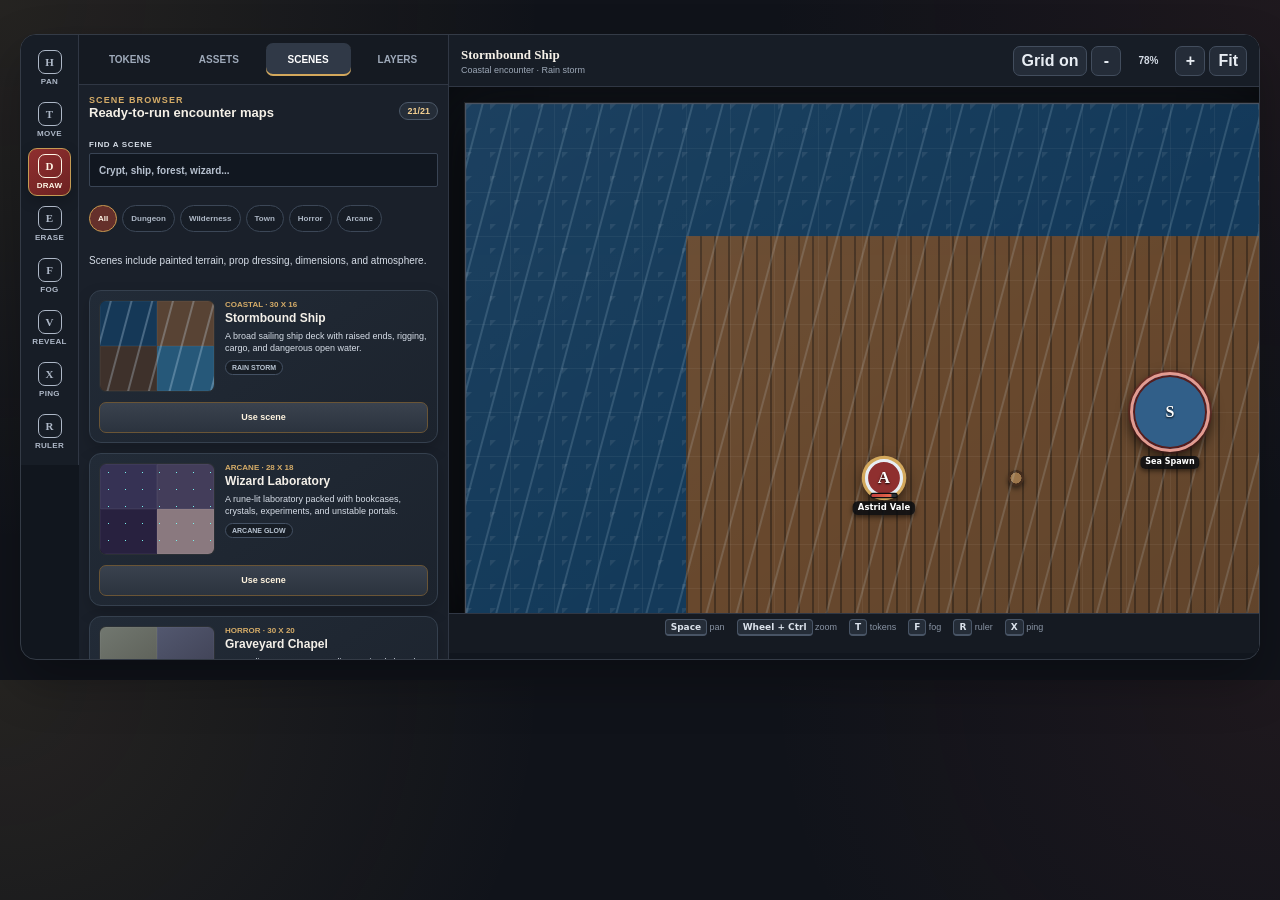
==== tests/map-studio-fixture.html @ 61c5980e "Upgrade campaign maps with scenes and ambience" ====
<!doctype html>
<html lang="en" data-theme="dark">
<head>
  <meta charset="utf-8">
  <meta name="viewport" content="width=device-width,initial-scale=1">
  <title>Map Studio 3.0 visual fixture</title>
  <link rel="stylesheet" href="../styles.css">
  <style>
    body { margin: 0; padding: 20px; background: #0d1118; }
    main { max-width: 1480px; margin: auto; }
    .battle-map-board { --cols: 24; --rows: 16; --cell: 44px; --grid-color: #fff; --grid-opacity: .28; --grid-thickness: 1px; background: #3a493c; }
  </style>
</head>
<body>
<main>
  <div class="campaign-map-workspace map-vtt-workspace dock-scene">
    <nav class="map-tool-rail" aria-label="Map editor tools">
      <button><span>H</span><small>Pan</small></button>
      <button><span>T</span><small>Move</small></button>
      <button class="active"><span>D</span><small>Draw</small></button>
      <button><span>E</span><small>Erase</small></button>
      <button><span>F</span><small>Fog</small></button>
      <button><span>V</span><small>Reveal</small></button>
      <button><span>X</span><small>Ping</small></button>
      <button><span>R</span><small>Ruler</small></button>
    </nav>
    <aside class="map-side-dock">
      <div class="map-dock-tabs"><button>Tokens</button><button>Assets</button><button class="active">Scenes</button><button>Layers</button></div>
      <div class="map-dock-body">
        <div class="map-scene-library">
          <div class="map-dock-heading"><div><small>Scene browser</small><strong>Ready-to-run encounter maps</strong></div><span class="map-library-count">21/21</span></div>
          <div class="map-library-filter"><label><span>Find a scene</span><input type="search" placeholder="Crypt, ship, forest, wizard..."></label></div>
          <div class="map-library-categories"><button class="active">All</button><button>Dungeon</button><button>Wilderness</button><button>Town</button><button>Horror</button><button>Arcane</button></div>
          <p class="map-dock-note">Scenes include painted terrain, prop dressing, dimensions, and atmosphere.</p>
          <article class="map-scene-card">
            <div class="map-scene-preview ambience-storm"><span style="background:#153f62"></span><span style="background:#79502d"></span><span style="background:#53351f"></span><span style="background:#2f6f94"></span><i></i></div>
            <div class="map-scene-copy"><small>Coastal &middot; 30 x 16</small><strong>Stormbound Ship</strong><p>A broad sailing ship deck with raised ends, rigging, cargo, and dangerous open water.</p><em>Rain storm</em></div>
            <button>Use scene</button>
          </article>
          <article class="map-scene-card">
            <div class="map-scene-preview ambience-arcane"><span style="background:#343b48"></span><span style="background:#454a50"></span><span style="background:#21232b"></span><span style="background:#a69b83"></span><i></i></div>
            <div class="map-scene-copy"><small>Arcane &middot; 28 x 18</small><strong>Wizard Laboratory</strong><p>A rune-lit laboratory packed with bookcases, crystals, experiments, and unstable portals.</p><em>Arcane glow</em></div>
            <button>Use scene</button>
          </article>
          <article class="map-scene-card">
            <div class="map-scene-preview ambience-moonlight"><span style="background:#777047"></span><span style="background:#565058"></span><span style="background:#5a4327"></span><span style="background:#684c42"></span><i></i></div>
            <div class="map-scene-copy"><small>Horror &middot; 30 x 20</small><strong>Graveyard Chapel</strong><p>A moonlit cemetery surrounding a ruined chapel, mausoleum, and freshly opened graves.</p><em>Moonlight</em></div>
            <button>Use scene</button>
          </article>
        </div>
      </div>
    </aside>
    <div class="map-canvas-column">
      <div class="map-viewport-bar"><div><strong>Stormbound Ship</strong><small>Coastal encounter &middot; Rain storm</small></div><div class="map-zoom-controls"><button>Grid on</button><button>-</button><span>78%</span><button>+</button><button>Fit</button></div></div>
      <div class="battle-map-shell tool-paint">
        <div class="battle-map-board">
          <div class="battle-map-tiles">
            <div class="map-cell-tile" style="--x:0;--y:0;width:calc(var(--cell) * 24);height:calc(var(--cell) * 16);background:#153f62;background-image:linear-gradient(135deg,#ffffff18 12%,transparent 13%);background-size:24px 24px"></div>
            <div class="map-cell-tile" style="--x:5;--y:3;width:calc(var(--cell) * 14);height:calc(var(--cell) * 10);background:#79502d;background-image:repeating-linear-gradient(90deg,#0005 0 2px,transparent 2px 14px)"></div>
          </div>
          <div class="battle-map-grid"></div>
          <div class="battle-map-overlays"><div class="map-cell-prop" style="--x:12;--y:8;background:radial-gradient(circle,#b78750 0 18%,#4f3019 19% 26%,transparent 27%)"></div></div>
          <div class="battle-map-ambience ambience-storm" style="--ambience-strength:.5"><i></i><i></i></div>
          <button class="map-token selected" style="--x:9;--y:8;--size:1;--token:#8f2f2f"><span class="map-token-face">A</span><span class="map-token-name">Astrid Vale</span><span class="map-token-health"><i style="width:82%"></i></span></button>
          <button class="map-token enemy-token" style="--x:15;--y:6;--size:2;--token:#315f89"><span class="map-token-face">S</span><span class="map-token-name">Sea Spawn</span></button>
        </div>
      </div>
      <div class="map-shortcut-hint"><span><kbd>Space</kbd> pan</span><span><kbd>Wheel + Ctrl</kbd> zoom</span><span><kbd>T</kbd> tokens</span><span><kbd>F</kbd> fog</span><span><kbd>R</kbd> ruler</span><span><kbd>X</kbd> ping</span></div>
    </div>
  </div>
</main>
</body>
</html>
---- styles.css ----
:root {
  --ink: #171512;
  --muted: #746f66;
  --paper: #f4f0e8;
  --paper-2: #ebe4d8;
  --panel: #fffdf8;
  --line: #d7cebf;
  --gold: #b98a3e;
  --gold-dark: #7c5721;
  --red: #862e2e;
  --green: #334f43;
  --shadow: 0 18px 50px rgba(39, 31, 21, .1);
}
* { box-sizing: border-box; }
html { scroll-behavior: smooth; }
body { margin: 0; color: var(--ink); background: var(--paper); font-family: "DM Sans", sans-serif; }
button, input, select, textarea { font: inherit; }
button { color: inherit; }
button, label[for], .button { -webkit-tap-highlight-color: transparent; }
.app-shell { min-height: 100vh; display: grid; grid-template-columns: 244px 1fr; }
.sidebar { position: fixed; inset: 0 auto 0 0; z-index: 20; width: 244px; padding: 28px 20px; display: flex; flex-direction: column; color: #ece5d8; background: #141310; border-right: 1px solid #2f2a23; }
.brand { display: flex; align-items: center; gap: 12px; margin: 0 8px 42px; color: inherit; text-decoration: none; font-family: Cinzel, serif; letter-spacing: .08em; }
.brand-mark { display: grid; place-items: center; width: 42px; height: 42px; border: 1px solid var(--gold); color: var(--gold); transform: rotate(45deg); font-size: 12px; }
.brand-mark::first-line { transform: rotate(-45deg); }
.brand strong, .brand small { display: block; }
.brand small { color: var(--gold); font-size: 11px; letter-spacing: .28em; }
.nav-list { display: grid; gap: 7px; }
.nav-item { width: 100%; padding: 13px 15px; display: flex; align-items: center; gap: 13px; border: 0; border-radius: 5px; color: #aaa397; background: transparent; text-align: left; cursor: pointer; }
.nav-item:hover, .nav-item.active { color: #fff9ed; background: #29251f; }
.nav-item.active { box-shadow: inset 2px 0 var(--gold); }
.nav-item span { width: 20px; color: var(--gold); text-align: center; }
.sidebar-foot { margin-top: auto; padding: 20px 12px; border-top: 1px solid #332e27; color: #8e877b; font-size: 12px; }
.sidebar-foot p { margin: 0 0 10px; color: var(--gold); font-size: 10px; letter-spacing: .18em; }
.sidebar-foot span { display: block; margin: 6px 0; }
main { grid-column: 2; min-width: 0; }
.topbar { height: 76px; padding: 0 4vw; display: flex; align-items: center; justify-content: space-between; border-bottom: 1px solid var(--line); background: rgba(244,240,232,.92); backdrop-filter: blur(12px); position: sticky; top: 0; z-index: 10; }
.breadcrumbs { display: flex; gap: 11px; align-items: center; color: var(--muted); font-size: 13px; }
.breadcrumbs span { font-family: Cinzel, serif; color: var(--ink); font-weight: 700; }
.breadcrumbs b { color: var(--line); }
.top-actions { display: flex; align-items: center; gap: 18px; }
.icon-button { width: 42px; height: 42px; border: 1px solid var(--line); border-radius: 50%; background: transparent; color: var(--gold-dark); font: 700 12px Cinzel, serif; cursor: pointer; }
.profile-button { border: 0; background: transparent; display: flex; align-items: center; gap: 10px; cursor: pointer; text-align: left; }
.profile-button small, .profile-button strong { display: block; }
.profile-button small { color: var(--muted); font-size: 10px; text-transform: uppercase; letter-spacing: .1em; }
.avatar-mini { display: grid; place-items: center; width: 38px; height: 38px; border-radius: 50%; color: #f7efe0; background: var(--green); font-family: Cinzel, serif; }
.mobile-menu { display: none; border: 0; background: transparent; font-size: 23px; }
.view { display: none; padding: 46px 4vw 80px; }
.view.active { display: block; animation: fade .25s ease; }
@keyframes fade { from { opacity: 0; transform: translateY(4px); } }
.eyebrow { color: var(--gold-dark); font-size: 10px; font-weight: 700; letter-spacing: .22em; }
h1, h2, h3 { font-family: Cinzel, serif; }
h1 { margin: 10px 0 14px; font-size: clamp(35px, 4vw, 58px); line-height: 1.08; letter-spacing: -.035em; }
h1 em { color: var(--gold-dark); font-style: normal; }
h2 { margin: 5px 0 8px; }
p { color: var(--muted); line-height: 1.65; }
.hero { min-height: 440px; padding: 66px clamp(30px, 6vw, 85px); display: grid; grid-template-columns: 1.2fr .8fr; align-items: center; overflow: hidden; background: linear-gradient(115deg, #e9e1d3 0%, #f8f4ed 63%, #d8ccba 100%); border: 1px solid #d4c7b5; position: relative; }
.hero::before { content: ""; position: absolute; inset: 12px; border: 1px solid rgba(124,87,33,.2); pointer-events: none; }
.hero-copy { position: relative; z-index: 1; max-width: 680px; }
.hero-copy p { max-width: 590px; font-size: 17px; }
.hero-actions { display: flex; gap: 12px; margin-top: 30px; flex-wrap: wrap; }
.hero-sigil { display: grid; place-items: center; min-height: 260px; }
.sigil-ring { width: clamp(180px, 22vw, 290px); aspect-ratio: 1; display: grid; place-items: center; border: 1px solid rgba(124,87,33,.45); border-radius: 50%; box-shadow: 0 0 0 18px rgba(185,138,62,.08), 0 0 0 19px rgba(124,87,33,.15); transform: rotate(8deg); }
.sigil-ring::before, .sigil-ring::after { content: ""; position: absolute; width: 22%; height: 22%; border: 1px solid var(--gold); transform: rotate(45deg); }
.sigil-ring::after { width: 66%; height: 66%; border-color: rgba(124,87,33,.25); }
.sigil-ring span { font: 700 clamp(50px, 8vw, 100px) Cinzel, serif; color: var(--gold-dark); }
.button { min-height: 44px; padding: 0 20px; display: inline-flex; justify-content: center; align-items: center; border: 1px solid var(--gold-dark); border-radius: 3px; font-weight: 700; cursor: pointer; text-decoration: none; transition: .18s ease; }
.button:hover { transform: translateY(-1px); box-shadow: 0 8px 18px rgba(83,58,23,.14); }
.button.primary { color: #fffaf0; background: var(--gold-dark); }
.button:disabled { opacity: .55; cursor: not-allowed; transform: none; box-shadow: none; }
.button.ghost { color: var(--gold-dark); background: transparent; }
.button.small { min-height: 36px; padding: 0 13px; font-size: 12px; }
.text-button { border: 0; color: var(--gold-dark); background: transparent; font-weight: 700; cursor: pointer; }
.section-heading { margin: 48px 0 20px; display: flex; justify-content: space-between; align-items: end; }
.section-heading h2 { margin-bottom: 0; font-size: 27px; }
.character-grid { display: grid; grid-template-columns: repeat(3, minmax(0, 1fr)); gap: 18px; }
.character-card { min-height: 238px; position: relative; overflow: hidden; border: 1px solid var(--line); background: var(--panel); box-shadow: 0 7px 24px rgba(51,40,27,.06); cursor: pointer; }
.character-card .art { height: 142px; display: grid; place-items: center; overflow: hidden; color: #e9dfcf; background: linear-gradient(135deg, #3e4c44, #17201c); font: 600 55px Cinzel, serif; }
.character-card .art img { width: 100%; height: 100%; object-fit: cover; }
.character-card .card-copy { padding: 16px 18px; }
.character-card h3 { margin: 0 0 4px; }
.character-card p { margin: 0; font-size: 13px; }
.card-actions { position: absolute; top: 8px; right: 8px; display: flex; gap: 5px; }
.card-actions button { width: 32px; height: 32px; border: 1px solid rgba(255,255,255,.35); border-radius: 50%; color: white; background: rgba(20,19,16,.65); cursor: pointer; }
.new-card { display: grid; place-items: center; text-align: center; border-style: dashed; background: rgba(255,255,255,.28); }
.new-card span { display: block; color: var(--gold-dark); font-size: 38px; }
.feature-strip { margin-top: 58px; padding: 28px 0; display: grid; grid-template-columns: repeat(3, 1fr); border-top: 1px solid var(--line); border-bottom: 1px solid var(--line); }
.feature-strip article { padding: 0 28px; display: flex; gap: 15px; border-right: 1px solid var(--line); }
.feature-strip article:last-child { border-right: 0; }
.feature-strip h3, .feature-strip p { margin: 0 0 4px; }
.feature-strip p { font-size: 13px; }
.feature-icon { color: var(--gold-dark); font-size: 24px; }
.page-head { display: flex; justify-content: space-between; align-items: center; gap: 30px; margin-bottom: 32px; }
.page-head h1 { font-size: clamp(32px, 4vw, 48px); }
.page-head p { margin: 0; }
.edition-toggle { padding: 4px; display: flex; border: 1px solid var(--line); background: var(--paper-2); }
.edition-toggle button { padding: 10px 15px; border: 0; color: var(--muted); background: transparent; cursor: pointer; }
.edition-toggle button.active { color: white; background: var(--green); }
.builder-layout { display: grid; grid-template-columns: minmax(0, 1fr) 310px; align-items: start; gap: 24px; }
.creation-methods, .quick-builder, .prebuild-builder, .premade-builder, .theme-builder {
  max-width: 1120px;
  margin: 0 auto 28px;
}
.creation-methods {
  padding: 34px;
  border: 1px solid var(--line);
  border-top: 4px solid var(--red);
  border-radius: 16px;
  background: var(--panel);
  box-shadow: var(--shadow);
}
.creation-method-heading { max-width: 680px; margin-bottom: 24px; }
.creation-method-heading h2 { margin: 5px 0 8px; font-size: clamp(1.7rem, 3vw, 2.45rem); }
.creation-method-heading p { margin: 0; color: var(--muted); }
.creation-method-grid { display: grid; grid-template-columns: repeat(2, minmax(0, 1fr)); gap: 18px; }
.creation-method-grid.extra-methods { margin-top: 18px; }
.creation-method {
  position: relative;
  display: grid;
  grid-template-columns: auto 1fr;
  gap: 7px 16px;
  min-height: 225px;
  padding: 25px;
  overflow: hidden;
  text-align: left;
  color: var(--ink);
  border: 1px solid var(--line);
  border-radius: 14px;
  background: var(--paper);
  cursor: pointer;
  transition: transform .18s ease, border-color .18s ease, box-shadow .18s ease;
}
.creation-method:hover { transform: translateY(-3px); border-color: var(--red); box-shadow: 0 14px 35px rgba(35, 25, 20, .13); }
.creation-method.recommended { border-color: color-mix(in srgb, var(--red) 55%, var(--line)); }
.creation-method .method-badge {
  position: absolute;
  top: 0;
  right: 0;
  padding: 7px 12px;
  color: #fff;
  background: var(--red);
  border-radius: 0 0 0 10px;
  font-size: .68rem;
  font-weight: 800;
  letter-spacing: .06em;
  text-transform: uppercase;
}
.creation-method:not(.recommended) .method-badge { color: var(--muted); background: var(--panel-2); }
.creation-method .method-icon {
  grid-row: 1 / span 3;
  display: grid;
  place-items: center;
  width: 56px;
  height: 56px;
  margin-top: 24px;
  color: #fff;
  background: var(--red);
  border-radius: 50%;
  font: 700 1.35rem/1 "Cinzel", serif;
}
.creation-method strong { align-self: end; margin-top: 31px; font: 700 1.35rem/1.2 "Cinzel", serif; }
.creation-method small { color: var(--muted); font-size: .92rem; line-height: 1.55; }
.creation-method em { align-self: end; color: var(--red); font-style: normal; font-weight: 800; }

.quick-builder, .prebuild-builder, .premade-builder, .theme-builder {
  border: 1px solid var(--line);
  border-top: 4px solid var(--red);
  border-radius: 16px;
  background: var(--panel);
  box-shadow: var(--shadow);
  overflow: hidden;
}
.quick-builder-head {
  display: grid;
  grid-template-columns: 150px 1fr auto;
  gap: 22px;
  align-items: start;
  padding: 26px 30px 22px;
  border-bottom: 1px solid var(--line);
}
.theme-method .method-icon { font-size: .72rem; letter-spacing: .04em; }
.theme-builder-layout {
  display: grid;
  grid-template-columns: minmax(245px, .7fr) minmax(0, 1.7fr);
  min-height: 720px;
}
.theme-discovery {
  padding: 24px;
  border-right: 1px solid var(--line);
  background: var(--panel-2);
}
.theme-search-label { display: block; margin-bottom: 8px; font-weight: 800; }
.theme-search-box { position: relative; }
.theme-search-box span {
  position: absolute;
  left: 12px;
  top: 50%;
  display: grid;
  place-items: center;
  width: 21px;
  height: 21px;
  transform: translateY(-50%);
  color: #fff;
  background: var(--red);
  border-radius: 50%;
  font-size: .72rem;
  font-weight: 900;
}
.theme-search-box input { width: 100%; padding-left: 42px; }
.theme-search-help { margin: 8px 0 17px; color: var(--muted); font-size: .78rem; line-height: 1.4; }
.theme-result-list { display: grid; gap: 9px; max-height: 610px; overflow-y: auto; padding-right: 4px; }
.theme-result {
  display: grid;
  grid-template-columns: 42px 1fr;
  gap: 10px;
  align-items: center;
  width: 100%;
  padding: 11px;
  color: var(--ink);
  text-align: left;
  border: 1px solid var(--line);
  border-radius: 11px;
  background: var(--paper);
  cursor: pointer;
}
.theme-result:hover, .theme-result.selected { border-color: var(--red); }
.theme-result.selected { box-shadow: inset 4px 0 var(--red); background: color-mix(in srgb, var(--red) 6%, var(--paper)); }
.theme-result-icon {
  display: grid;
  place-items: center;
  width: 40px;
  height: 40px;
  color: #fff;
  background: var(--ink);
  border-radius: 50%;
  font-size: .62rem;
  font-weight: 900;
}
.theme-result strong, .theme-result small { display: block; }
.theme-result strong { font: 700 .88rem/1.2 "Cinzel", serif; }
.theme-result small { margin-top: 3px; color: var(--muted); font-size: .7rem; line-height: 1.35; }
.theme-empty { padding: 18px 8px; color: var(--muted); line-height: 1.5; }
.theme-workbench { min-width: 0; padding: 26px 30px 30px; }
.theme-selected-heading { display: flex; gap: 13px; align-items: center; margin-bottom: 19px; }
.theme-selected-heading > span {
  display: grid;
  place-items: center;
  flex: 0 0 52px;
  height: 52px;
  color: #fff;
  background: var(--red);
  border-radius: 50%;
  font-size: .7rem;
  font-weight: 900;
}
.theme-selected-heading h3 { margin: 0 0 3px; font-size: 1.5rem; }
.theme-selected-heading p { margin: 0; color: var(--muted); }
.theme-tree {
  position: relative;
  display: grid;
  grid-template-columns: repeat(2, minmax(0, 1fr));
  gap: 12px;
  margin-bottom: 21px;
  padding-top: 18px;
}
.theme-tree::before {
  content: "Choose your branch";
  position: absolute;
  top: 0;
  left: 50%;
  padding: 0 10px;
  transform: translate(-50%, -50%);
  color: var(--red);
  background: var(--panel);
  font-size: .7rem;
  font-weight: 900;
  letter-spacing: .08em;
  text-transform: uppercase;
}
.theme-branch {
  position: relative;
  display: grid;
  grid-template-columns: 44px 1fr;
  gap: 11px;
  min-height: 128px;
  padding: 15px;
  color: var(--ink);
  text-align: left;
  border: 1px solid var(--line);
  border-radius: 12px;
  background: var(--paper);
  cursor: pointer;
}
.theme-branch::before { content: ""; position: absolute; top: -18px; left: 50%; height: 18px; border-left: 1px solid var(--line); }
.theme-branch:hover, .theme-branch.selected { border-color: var(--gold-dark); transform: translateY(-1px); }
.theme-branch.selected { background: color-mix(in srgb, var(--gold) 11%, var(--paper)); box-shadow: inset 4px 0 var(--gold-dark); }
.theme-branch-icon { display: grid; place-items: center; width: 42px; height: 42px; color: #fff; background: var(--red); border-radius: 50%; font-weight: 900; }
.theme-branch strong, .theme-branch small, .theme-branch em { display: block; }
.theme-branch strong { font: 700 .98rem/1.25 "Cinzel", serif; }
.theme-branch small { margin: 2px 0 6px; color: var(--red); font-weight: 800; }
.theme-branch em { color: var(--muted); font-size: .76rem; font-style: normal; line-height: 1.4; }
.theme-controls { display: grid; grid-template-columns: repeat(2, minmax(0, 1fr)); gap: 12px 16px; padding: 19px; border: 1px solid var(--line); border-radius: 12px; background: var(--paper); }
.theme-controls label { display: grid; align-content: start; gap: 6px; font-weight: 800; }
.theme-controls small { color: var(--muted); font-weight: 500; line-height: 1.4; }
.theme-controls select, .theme-controls input { width: 100%; }
.theme-controls .button { align-self: end; }
.theme-summary { margin-top: 18px; }
.theme-plan-grid { display: grid; grid-template-columns: repeat(4, minmax(0, 1fr)); gap: 7px; margin-top: 8px; }
.theme-plan-grid span { padding: 8px; border: 1px solid var(--line); border-radius: 8px; background: var(--panel-2); }
.theme-plan-grid small, .theme-plan-grid strong { display: block; }
.theme-plan-grid small { color: var(--muted); font-size: .64rem; text-transform: uppercase; }
.theme-create-bar { display: flex; justify-content: space-between; gap: 18px; align-items: center; margin-top: 18px; padding: 15px 18px; border-radius: 10px; background: var(--panel-2); }
.theme-create-bar p { margin: 0; color: var(--muted); font-size: .8rem; }
.theme-create-bar .button { flex: 0 0 auto; }
.quick-builder-head h2 { margin: 3px 0 5px; font-size: clamp(1.6rem, 3vw, 2.25rem); }
.quick-builder-head p { margin: 0; color: var(--muted); }
.premade-grid { display: grid; grid-template-columns: repeat(3, minmax(0, 1fr)); gap: 18px; padding: 26px 30px 30px; }
.premade-card {
  display: flex;
  min-height: 280px;
  flex-direction: column;
  gap: 12px;
  padding: 20px;
  border: 1px solid var(--line);
  border-radius: 14px;
  background: var(--paper);
}
.premade-card h3 { margin: 0; font: 700 1.25rem/1.2 "Cinzel", serif; }
.premade-card p { margin: 0; color: var(--muted); line-height: 1.55; }
.premade-role {
  align-self: flex-start;
  padding: 5px 9px;
  color: var(--red);
  border: 1px solid color-mix(in srgb, var(--red) 35%, var(--line));
  border-radius: 999px;
  font-size: .7rem;
  font-weight: 800;
  letter-spacing: .08em;
  text-transform: uppercase;
}
.premade-tags, .premade-stats, .preview-readiness {
  display: flex;
  flex-wrap: wrap;
  gap: 8px;
}
.premade-tags span, .premade-stats span, .preview-readiness span {
  padding: 7px 9px;
  border: 1px solid var(--line);
  border-radius: 999px;
  background: var(--panel-2);
  color: var(--muted);
  font-size: .78rem;
  font-weight: 700;
}
.premade-card .button { margin-top: auto; align-self: flex-start; }
.builder-home-options, .equipment-methods {
  display: grid;
  grid-template-columns: repeat(2, minmax(0, 1fr));
  gap: 14px;
  margin-top: 18px;
}
.builder-home-options label, .equipment-method, .equipment-option, .equipment-empty, .finish-panel {
  border: 1px solid var(--line);
  border-radius: 12px;
  background: var(--paper);
}
.builder-home-options label, .equipment-method {
  padding: 14px;
}
.builder-home-options small, .equipment-method small, .equipment-option small {
  display: block;
  margin-top: 5px;
  color: var(--muted);
  line-height: 1.45;
}
.equipment-method {
  cursor: pointer;
  transition: border-color .18s ease, background .18s ease, transform .18s ease;
}
.equipment-method:hover, .equipment-method.active {
  border-color: var(--gold-dark);
  background: color-mix(in srgb, var(--gold) 12%, var(--paper));
}
.equipment-method input, .equipment-option input { width: auto; accent-color: var(--red); }
.starting-equipment-list {
  display: grid;
  grid-template-columns: repeat(2, minmax(0, 1fr));
  gap: 10px;
  margin-top: 16px;
}
.equipment-option {
  display: flex;
  gap: 11px;
  align-items: flex-start;
  padding: 12px;
}
.equipment-empty { grid-column: 1 / -1; padding: 16px; }
.equipment-empty p { margin: 6px 0 0; color: var(--muted); }
.finish-panel {
  display: grid;
  grid-template-columns: minmax(0, 1.4fr) minmax(240px, .8fr);
  gap: 20px;
  padding: 20px;
}
.builder-checklist {
  display: grid;
  gap: 9px;
}
.builder-checklist h3 { margin: 0 0 5px; }
.checklist-item {
  display: grid;
  grid-template-columns: 30px 110px 1fr;
  gap: 10px;
  align-items: center;
  padding: 10px 12px;
  border: 1px solid var(--line);
  border-radius: 10px;
  background: var(--panel-2);
}
.checklist-item span {
  display: grid;
  place-items: center;
  width: 24px;
  height: 24px;
  border-radius: 50%;
  color: white;
  background: var(--green);
  font-weight: 900;
}
.checklist-item.attention span { background: var(--red); }
.checklist-item small { color: var(--muted); }
.finish-actions {
  align-self: stretch;
  display: flex;
  flex-direction: column;
  justify-content: center;
  gap: 12px;
  padding: 18px;
  border-radius: 12px;
  background: var(--panel-2);
}
.finish-actions strong { font: 700 1.2rem/1.2 "Cinzel", serif; }
.finish-actions p { margin: 0; color: var(--muted); line-height: 1.55; }
.preview-readiness { margin: 14px 0 12px; }
.preview-readiness span.complete { color: var(--green); }
.preview-readiness span.attention { color: var(--red); }
.quick-progress { display: grid; grid-template-columns: repeat(3, 1fr); background: var(--panel-2); border-bottom: 1px solid var(--line); }
.quick-progress button {
  display: flex;
  align-items: center;
  justify-content: center;
  gap: 9px;
  padding: 14px;
  color: var(--muted);
  border: 0;
  border-right: 1px solid var(--line);
  background: transparent;
  font-weight: 800;
  cursor: pointer;
}
.quick-progress button:last-child { border-right: 0; }
.quick-progress button span {
  display: grid;
  place-items: center;
  width: 25px;
  height: 25px;
  border: 1px solid currentColor;
  border-radius: 50%;
  font-size: .75rem;
}
.quick-progress button.active { color: var(--red); background: var(--panel); }
.quick-progress button.complete span { color: #fff; border-color: var(--red); background: var(--red); }
.quick-step { display: none; padding: 30px; }
.quick-step.active { display: block; }
.quick-step-copy { display: flex; gap: 15px; align-items: flex-start; margin-bottom: 23px; }
.quick-step-copy > span {
  display: grid;
  place-items: center;
  flex: 0 0 48px;
  height: 48px;
  color: #fff;
  background: var(--red);
  border-radius: 50%;
  font: 700 .9rem/1 "Cinzel", serif;
}
.quick-step-copy h3 { margin: 1px 0 4px; font-size: 1.45rem; }
.quick-step-copy p { margin: 0; color: var(--muted); }
.quick-class-grid { display: grid; grid-template-columns: repeat(2, minmax(0, 1fr)); gap: 12px; }
.quick-class-card {
  position: relative;
  display: grid;
  grid-template-columns: 50px 1fr 25px;
  gap: 14px;
  align-items: center;
  min-height: 118px;
  padding: 17px;
  color: var(--ink);
  text-align: left;
  border: 1px solid var(--line);
  border-radius: 12px;
  background: var(--paper);
  cursor: pointer;
  transition: border-color .15s ease, transform .15s ease, background .15s ease;
}
.quick-class-card:hover { transform: translateY(-2px); border-color: var(--red); }
.quick-class-card.selected { border-color: var(--red); background: color-mix(in srgb, var(--red) 6%, var(--paper)); box-shadow: inset 4px 0 var(--red); }
.quick-class-icon { display: grid; place-items: center; width: 48px; height: 48px; border-radius: 50%; color: #fff; background: var(--ink); font-size: 1.25rem; }
.quick-class-card strong, .quick-class-card small, .quick-class-card em { display: block; }
.quick-class-card strong { margin-bottom: 3px; font: 700 1.02rem/1.2 "Cinzel", serif; }
.quick-class-card small { color: var(--red); font-weight: 800; }
.quick-class-card em { margin-top: 5px; color: var(--muted); font-size: .82rem; font-style: normal; line-height: 1.4; }
.quick-class-card b { visibility: hidden; display: grid; place-items: center; width: 23px; height: 23px; color: #fff; background: var(--red); border-radius: 50%; }
.quick-class-card.selected b { visibility: visible; }
.quick-origin-grid, .quick-finish-grid { display: grid; grid-template-columns: repeat(2, minmax(0, 1fr)); gap: 22px; }
.quick-origin-grid label, .quick-identity label { display: grid; gap: 7px; font-weight: 800; }
.quick-origin-grid small, .quick-identity small { color: var(--muted); font-weight: 500; line-height: 1.45; }
.quick-origin-grid select, .quick-origin-grid input, .quick-identity input { width: 100%; }
.prebuild-layout { display: grid; grid-template-columns: minmax(280px, .85fr) minmax(0, 1.15fr); gap: 22px; padding: 30px; }
.prebuild-controls { display: grid; align-content: start; gap: 13px; padding: 22px; border: 1px solid var(--line); border-radius: 14px; background: var(--paper); }
.prebuild-controls label { display: grid; gap: 7px; font-weight: 800; }
.prebuild-controls small { color: var(--muted); font-weight: 500; line-height: 1.45; }
.prebuild-controls select, .prebuild-controls input { width: 100%; }
.prebuild-summary { min-height: 100%; }
.quick-tip { margin-top: 22px; padding: 16px 18px; border-left: 4px solid var(--gold); background: var(--panel-2); border-radius: 8px; }
.quick-tip p { margin: 4px 0 0; color: var(--muted); }
.quick-identity { display: grid; align-content: start; gap: 13px; padding: 22px; border: 1px solid var(--line); border-radius: 12px; background: var(--paper); }
.quick-summary { padding: 22px; border: 1px solid var(--line); border-radius: 12px; background: var(--paper); }
.quick-summary-title { display: flex; gap: 13px; align-items: center; padding-bottom: 15px; border-bottom: 1px solid var(--line); }
.quick-summary-title > span { display: grid; place-items: center; width: 52px; height: 52px; color: #fff; background: var(--red); border-radius: 50%; font-size: 1.25rem; }
.quick-summary-title small { color: var(--red); font-weight: 800; }
.quick-summary-title h3 { margin: 2px 0; }
.quick-summary-title p { margin: 0; color: var(--muted); }
.quick-summary-stats { display: grid; grid-template-columns: repeat(3, 1fr); gap: 8px; margin: 15px 0; }
.quick-summary-stats span { padding: 10px; text-align: center; background: var(--panel-2); border-radius: 8px; }
.quick-summary-stats small, .quick-summary-stats strong { display: block; }
.quick-summary-stats small { color: var(--muted); font-size: .7rem; text-transform: uppercase; }
.quick-summary-section { margin-top: 13px; }
.quick-summary-section p { margin: 3px 0 0; color: var(--muted); font-size: .85rem; line-height: 1.45; }
.quick-summary-note { margin: 17px 0 0; color: var(--red); font-size: .78rem; font-weight: 800; }
.quick-footer { display: grid; grid-template-columns: 110px 1fr 110px; align-items: center; gap: 16px; padding: 18px 30px; border-top: 1px solid var(--line); background: var(--panel-2); }
.quick-footer span { text-align: center; color: var(--muted); font-weight: 800; }
.builder-card, .live-preview, .dice-panel, .roll-history { border: 1px solid var(--line); background: var(--panel); box-shadow: var(--shadow); }
.builder-card { min-width: 0; }
.step-tabs { display: grid; grid-template-columns: repeat(7, minmax(92px, 1fr)); overflow-x: auto; border-bottom: 1px solid var(--line); }
.step-tabs button { min-width: 92px; padding: 17px 10px; border: 0; border-right: 1px solid var(--line); color: var(--muted); background: #f2ede4; cursor: pointer; font-size: 12px; white-space: nowrap; }
.step-tabs button:last-child { border-right: 0; }
.step-tabs button.active { color: var(--gold-dark); background: var(--panel); font-weight: 700; }
.step-tabs span { display: inline-grid; place-items: center; width: 22px; height: 22px; margin-right: 4px; border: 1px solid currentColor; border-radius: 50%; font-size: 10px; }
.form-step { display: none; padding: 34px; min-height: 480px; }
.form-step.active { display: block; }
.step-intro { display: flex; gap: 16px; align-items: center; margin-bottom: 28px; }
.step-intro > span { font: 600 38px Cinzel, serif; color: #c8b99f; }
.step-intro h2, .step-intro p { margin: 0; }
.identity-grid { display: grid; grid-template-columns: 250px 1fr; gap: 30px; }
.portrait-editor canvas { width: 100%; aspect-ratio: 1; display: block; border: 1px solid var(--line); background: #e9e2d7; touch-action: none; cursor: crosshair; }
.portrait-actions { margin-top: 10px; display: flex; gap: 6px; flex-wrap: wrap; }
.portrait-editor p { font-size: 11px; margin: 8px 0; }
.field-stack, .field-grid { display: grid; gap: 17px; }
.field-grid { grid-template-columns: repeat(2, 1fr); margin-bottom: 20px; }
.field-grid.compact { margin-top: 24px; }
label { display: grid; gap: 7px; color: #504a42; font-size: 12px; font-weight: 700; letter-spacing: .02em; }
input, select, textarea { width: 100%; padding: 12px 13px; border: 1px solid #cfc5b7; border-radius: 2px; color: var(--ink); background: #fffcf6; outline: 0; }
input:focus, select:focus, textarea:focus { border-color: var(--gold); box-shadow: 0 0 0 3px rgba(185,138,62,.12); }
textarea { resize: vertical; }
.origin-rules { margin: 4px 0 22px; padding: 20px; border: 1px solid #cdb68f; background: #f8f0e1; }
.origin-heading { display: flex; justify-content: space-between; gap: 20px; align-items: start; }
.origin-heading h3, .origin-heading p { margin: 4px 0 0; }
.origin-heading p { max-width: 390px; font-size: 12px; text-align: right; }
.origin-choice-grid { margin-top: 16px; display: grid; grid-template-columns: repeat(2, minmax(0, 1fr)); gap: 12px; }
.origin-summary { margin: 13px 0 0; font-size: 12px; }
.class-grid { display: grid; grid-template-columns: repeat(4, 1fr); gap: 9px; }
.class-option { padding: 15px 8px; border: 1px solid var(--line); background: #f8f4ed; cursor: pointer; text-align: center; }
.class-option:hover, .class-option.selected { border-color: var(--gold-dark); color: var(--gold-dark); background: #f4ead7; }
.class-option span { display: block; font-size: 22px; margin-bottom: 5px; }
.class-option strong { font: 600 11px Cinzel, serif; }
.class-option small { display: block; margin-top: 5px; color: var(--muted); font-size: 9px; letter-spacing: .04em; text-transform: uppercase; }
.subclass-meta { display: block; min-height: 2.8em; margin-top: 7px; color: var(--muted); line-height: 1.35; }
.ability-methods { display: grid; grid-template-columns: repeat(3, minmax(0, 1fr)); gap: 10px; margin-bottom: 14px; }
.ability-method { padding: 13px; display: grid; grid-template-columns: auto 1fr; gap: 7px 9px; align-items: start; border: 1px solid var(--line); background: #f8f4ed; cursor: pointer; font-weight: 800; }
.ability-method input { width: auto; margin-top: 2px; accent-color: var(--gold-dark); }
.ability-method small { grid-column: 2; color: var(--muted); font-weight: 600; line-height: 1.35; }
.ability-method.active { border-color: var(--gold-dark); background: #f4ead7; box-shadow: inset 0 0 0 1px rgba(124, 87, 33, .15); }
.ability-method-status { margin: 0 0 14px; padding: 11px 13px; border: 1px solid var(--line); background: #fffaf1; color: var(--muted); font-size: 12px; line-height: 1.45; }
.ability-method-status strong { color: var(--gold-dark); }
.ability-method-status.error { border-color: var(--red); color: var(--red); background: #fff1ef; }
.ability-editor { display: grid; grid-template-columns: repeat(6, 1fr); gap: 10px; }
.ability-box { padding: 12px 8px; border: 1px solid var(--line); background: #f7f2e9; text-align: center; }
.ability-box label { display: block; }
.ability-box input, .ability-box select { margin: 8px 0; padding: 10px 4px; text-align: center; font-size: 20px; font-weight: 700; }
.ability-box small { display: block; min-height: 2.5em; color: var(--muted); font-size: 9px; font-weight: 600; line-height: 1.25; }
.ability-box span { color: var(--gold-dark); font-size: 18px; font-weight: 700; }
.choice-section { margin-top: 22px; padding-top: 22px; border-top: 1px solid var(--line); }
.choice-section:first-of-type { margin-top: 0; padding-top: 0; border-top: 0; }
.choice-heading { display: flex; align-items: end; justify-content: space-between; gap: 18px; margin-bottom: 14px; }
.choice-heading h3, .choice-heading p { margin: 0 0 4px; }
.choice-heading p { font-size: 12px; }
.choice-heading input { max-width: 280px; }
.option-list { display: grid; grid-template-columns: repeat(2, minmax(0, 1fr)); gap: 8px; max-height: 300px; margin-bottom: 16px; overflow: auto; }
.choice-option { padding: 11px 12px; display: flex; align-items: flex-start; flex-wrap: wrap; gap: 9px; border: 1px solid var(--line); background: #f8f4ed; cursor: pointer; font-size: 12px; }
.choice-option:has(input:checked) { border-color: var(--gold-dark); background: #f4ead7; }
.choice-option input { width: auto; margin: 2px 0 0; accent-color: var(--gold-dark); }
.choice-option > label { display: flex; gap: 9px; align-items: flex-start; cursor: pointer; }
.feat-ability-choice { width: 100%; grid-template-columns: auto minmax(0, 1fr); align-items: center; color: var(--gold-dark); }
.feat-ability-choice select { padding: 7px 9px; }
.choice-option.locked { opacity: .55; }
.rule-detail { margin-top: 7px; color: var(--muted); font-weight: 400; }
.rule-detail summary { color: var(--gold-dark); cursor: pointer; font-size: 11px; font-weight: 700; }
.rule-detail p { margin: 7px 0 0; font-size: 11px; line-height: 1.55; white-space: pre-wrap; }
.choice-option span, .choice-option strong, .choice-option small { display: block; }
.choice-option small { margin-top: 3px; color: var(--muted); font-weight: 400; }
.spell-level-tabs { display: flex; gap: 5px; margin-bottom: 10px; overflow-x: auto; }
.spell-level-tabs button { min-width: 38px; padding: 7px 9px; border: 1px solid var(--line); background: #f8f4ed; cursor: pointer; font-size: 11px; }
.spell-level-tabs button.active { color: white; border-color: var(--green); background: var(--green); }
.non-caster-note { padding: 20px; color: var(--muted); border: 1px dashed var(--line); background: #f7f2e9; text-align: center; }
.selection-details { margin-top: 22px; padding: 18px; border: 1px solid var(--line); border-left: 3px solid var(--green); background: #f8f4ed; }
.selection-details h3 { margin: 0 0 4px; font-size: 15px; }
.selection-details > p { margin: 0 0 14px; font-size: 12px; }
.selection-feature-grid { display: grid; grid-template-columns: repeat(2, minmax(0, 1fr)); gap: 8px; }
.selection-choice-summary { margin: 0 0 12px; padding: 10px; border: 1px solid var(--line); background: #fffdf8; border-radius: 12px; }
.selection-choice-summary > strong { display: block; margin-bottom: 8px; font: 600 12px Cinzel, serif; color: var(--gold-dark); }
.form-footer { padding: 18px 24px; display: flex; align-items: center; justify-content: flex-end; gap: 15px; border-top: 1px solid var(--line); }
.form-footer span { margin-right: auto; color: var(--muted); font-size: 12px; }
.hidden { display: none !important; }
.live-preview { position: sticky; top: 100px; padding: 24px; text-align: center; }
.preview-portrait { width: 150px; height: 150px; margin: 20px auto; display: grid; place-items: center; overflow: hidden; border-radius: 50%; border: 2px solid var(--gold); color: white; background: var(--green); font: 600 56px Cinzel, serif; box-shadow: 0 0 0 7px #e9e0d2; }
.preview-portrait img { width: 100%; height: 100%; object-fit: cover; }
.live-preview h2 { margin: 0; font-size: 22px; }
.live-preview > p { margin: 5px 0; font-size: 13px; }
.preview-stats { margin: 20px 0; display: grid; grid-template-columns: repeat(3, 1fr); border: 1px solid var(--line); }
.preview-stats div { padding: 12px 4px; border-right: 1px solid var(--line); }
.preview-stats div:last-child { border: 0; }
.preview-stats span, .preview-stats strong { display: block; }
.preview-stats span { color: var(--muted); font-size: 9px; letter-spacing: .14em; }
.preview-stats strong { font: 600 20px Cinzel, serif; }
.preview-abilities { display: grid; grid-template-columns: repeat(3, 1fr); gap: 6px; }
.preview-abilities div { padding: 7px; background: var(--paper-2); }
.preview-abilities small, .preview-abilities strong { display: block; }
.preview-abilities small { font-size: 8px; color: var(--muted); }
.preview-abilities strong { color: var(--gold-dark); }
.autosave-note { padding-top: 15px; border-top: 1px solid var(--line); }
.empty-state { max-width: 520px; margin: 90px auto; text-align: center; }
.empty-state > span { color: var(--gold-dark); font-size: 55px; }
.sheet-header { padding: 28px; display: grid; grid-template-columns: 110px 1fr auto; align-items: center; gap: 22px; color: white; background: #1c2420; }
.sheet-portrait { width: 100px; height: 100px; overflow: hidden; display: grid; place-items: center; border: 2px solid var(--gold); border-radius: 50%; background: #334f43; font: 600 36px Cinzel, serif; }
.sheet-portrait img { width: 100%; height: 100%; object-fit: cover; }
.sheet-header h1 { margin: 0; font-size: 36px; }
.sheet-header p { margin: 5px 0 0; color: #c8c3b9; }
.sheet-source { color: #c8c3b9; }
.sheet-header-actions { display: flex; gap: 8px; justify-content: flex-end; grid-column: 2 / -1; }
.sheet-header-actions .button { min-height: 36px; border-color: #8e7c5d; color: #fff; font-size: 12px; }
.sheet-header-actions .button.primary { background: var(--gold-dark); }
.sheet-core { display: grid; grid-template-columns: repeat(3, 90px); gap: 10px; }
.sheet-core button { padding: 12px 4px; border: 1px solid #6d725f; color: white; background: transparent; cursor: pointer; }
.sheet-core small, .sheet-core strong { display: block; }
.sheet-core strong { font: 600 24px Cinzel, serif; }
.sheet-body { display: grid; grid-template-columns: 210px 1fr 1fr; gap: 18px; padding: 22px; background: #ede7dc; align-items: start; }
.sheet-panel { padding: 18px; border: 1px solid var(--line); background: var(--panel); }
.sheet-panel h2 { font-size: 15px; border-bottom: 1px solid var(--line); padding-bottom: 10px; }
.sheet-abilities { display: grid; grid-template-columns: 1fr 1fr; gap: 8px; }
.sheet-ability { padding: 10px; border: 1px solid var(--line); background: #f6f1e8; text-align: center; cursor: pointer; }
.sheet-ability small, .sheet-ability strong, .sheet-ability span { display: block; }
.sheet-ability strong { font: 600 24px Cinzel, serif; color: var(--gold-dark); }
.sheet-ability span { font-size: 11px; }
.skill-list { display: grid; grid-template-columns: repeat(2, minmax(0, 1fr)); gap: 4px 16px; }
.skill-roll { padding: 7px 4px; display: flex; justify-content: space-between; border: 0; border-bottom: 1px dotted var(--line); background: transparent; cursor: pointer; text-align: left; }
.attack-list { display: grid; gap: 8px; }
.attack-row { display: grid; grid-template-columns: 1fr auto; align-items: center; gap: 8px 10px; padding: 8px; border: 1px solid var(--line); border-radius: 8px; background: #f7f2e9; }
.attack-name strong { display: block; font-weight: 800; }
.attack-name small { color: var(--muted); font-size: 10px; text-transform: capitalize; }
.attack-tohit { padding: 5px 10px; border: 1px solid var(--line); border-radius: 8px; background: var(--panel); font-weight: 800; cursor: pointer; white-space: nowrap; }
.attack-tohit small { font-weight: 600; color: var(--muted); }
.attack-damage-group { grid-column: 1 / -1; display: flex; flex-wrap: wrap; gap: 6px; }
.attack-damage { padding: 4px 9px; border: 1px solid var(--line); border-radius: 999px; background: var(--panel); font: 700 11px system-ui, sans-serif; cursor: pointer; }
.attack-damage.bonus { border-color: #d08a2c; color: #b5651d; }
.attack-flat { padding: 4px 9px; color: var(--muted); font-size: 11px; }
.attack-hint { margin: 8px 0 0; color: var(--muted); font-size: 10.5px; }
.dark .attack-row, [data-theme="dark"] .attack-row { background: rgba(255,255,255,.04); }
.combat-stat-grid { display: grid; grid-template-columns: repeat(auto-fit, minmax(116px, 1fr)); gap: 8px; margin-bottom: 12px; }
.combat-stat { padding: 9px 11px; border: 1px solid var(--line); border-radius: 10px; background: #f7f2e9; text-align: center; }
.combat-stat small { display: block; color: var(--muted); font-size: 9px; text-transform: uppercase; letter-spacing: .4px; margin-bottom: 3px; }
.combat-stat strong { font: 800 18px Georgia, serif; line-height: 1.1; }
.combat-detail-grid { display: grid; grid-template-columns: repeat(2, minmax(0, 1fr)); gap: 8px; }
.combat-detail { padding: 8px 11px; border: 1px solid var(--line); border-radius: 8px; }
.combat-detail small { display: block; color: var(--muted); font-size: 9.5px; text-transform: uppercase; letter-spacing: .3px; margin-bottom: 3px; }
.combat-detail span { font-size: 12px; line-height: 1.35; }
@media (max-width: 640px) { .combat-detail-grid { grid-template-columns: 1fr; } }
.dark .combat-stat, [data-theme="dark"] .combat-stat { background: rgba(255,255,255,.04); }
.sheet-notes { white-space: pre-wrap; }
.sheet-wide { grid-column: 1 / -1; }
.feature-grid { display: grid; grid-template-columns: repeat(3, minmax(0, 1fr)); gap: 9px; }
.feature-card { padding: 12px; border: 1px solid var(--line); background: #f7f2e9; }
.feature-card small { display: block; margin-bottom: 4px; color: var(--gold-dark); font-weight: 700; letter-spacing: .08em; }
.feature-card strong { font-family: Cinzel, serif; font-size: 13px; }
.class-choice-fields { margin-top: 14px; display: grid; gap: 12px; }
.class-choice-block { padding: 14px; border: 1px solid var(--line); background: #fffdf8; }
.class-choice-block > strong { display: block; margin-bottom: 8px; font: 600 13px Cinzel, serif; }
.class-choice-block > small { display: block; margin-top: 8px; color: var(--muted); }
.choice-option.muted { opacity: .82; }
.choice-option.muted select[data-asi-slot] { opacity: .65; }
.resource-toolbar { display: flex; justify-content: space-between; align-items: center; gap: 12px; margin-bottom: 12px; }
.resource-toolbar h2 { flex: 1; margin: 0; }
.resource-toolbar .button { min-height: 32px; padding: 7px 10px; font-size: 11px; }
.resource-grid { display: grid; grid-template-columns: repeat(3, minmax(0, 1fr)); gap: 9px; }
.resource-card { padding: 12px; border: 1px solid var(--line); background: #f7f2e9; }
.resource-head { display: flex; justify-content: space-between; gap: 8px; align-items: start; }
.resource-head strong { font: 600 13px Cinzel, serif; }
.resource-head small { color: var(--muted); white-space: nowrap; }
.resource-pips { margin-top: 10px; display: flex; flex-wrap: wrap; gap: 5px; }
.resource-pip { width: 24px; height: 24px; padding: 0; border: 1px solid #a39482; background: #fffdf8; cursor: pointer; }
.resource-pip.expended { border-color: #8e2926; background: #b93530; box-shadow: inset 0 0 0 2px #d9655f; }
.resource-pool { margin-top: 10px; display: grid; grid-template-columns: auto 1fr auto; align-items: center; gap: 8px; }
.resource-pool button { width: 28px; height: 28px; border: 1px solid var(--line); background: #fffdf8; cursor: pointer; }
.resource-bar { height: 12px; overflow: hidden; border: 1px solid #a39482; background: #b93530; }
.resource-bar span { height: 100%; display: block; background: var(--green); }
.resource-reset { margin-top: 8px; border: 0; padding: 0; color: var(--gold-dark); background: transparent; cursor: pointer; font-size: 11px; }
.spell-slot-groups { display: flex; flex-wrap: wrap; gap: 10px; }
.sheet-spell-summary { display: flex; gap: 10px; flex-wrap: wrap; margin-bottom: 14px; }
.sheet-spell-summary span { padding: 8px 11px; border: 1px solid var(--line); background: #f7f2e9; font-size: 12px; }
.sheet-spells { display: grid; grid-template-columns: 1fr; gap: 8px; }
.sheet-spell { padding: 9px 10px; border-left: 2px solid var(--gold); background: #f7f2e9; font-size: 12px; }
.spellbook { display: grid; gap: 18px; }
.spellbook-level {
  overflow: hidden;
  border: 1px solid var(--line);
  border-radius: 16px;
  background: #fffaf1;
}
.spellbook-level-head {
  display: flex;
  align-items: center;
  justify-content: space-between;
  gap: 12px;
  padding: 11px 14px;
  border-bottom: 1px solid var(--line);
  background: linear-gradient(90deg, #efe1c6, #f8f0df);
}
.spellbook-level-head h3 {
  margin: 0;
  color: var(--ink);
  font: 700 1rem/1.1 Cinzel, serif;
}
.spellbook-level-head span {
  color: var(--gold-dark);
  font-size: 11px;
  font-weight: 900;
  letter-spacing: .08em;
  text-transform: uppercase;
}
.polished-spells { padding: 10px; grid-template-columns: 1fr; gap: 9px; }
.sheet-spell-card {
  display: grid;
  grid-template-columns: minmax(220px, 1fr) minmax(360px, .95fr);
  gap: 12px;
  align-items: start;
  padding: 12px;
  border: 1px solid var(--line);
  border-left: 4px solid var(--red);
  border-radius: 14px;
  background: linear-gradient(180deg, #fffdf8, #f7f2e9);
  box-shadow: 0 1px 2px rgba(20, 22, 28, .05);
  font-size: 13px;
}
.spellbook-main { display: grid; gap: 8px; min-width: 0; }
.spell-card-head { display: flex; justify-content: space-between; gap: 12px; align-items: flex-start; }
.spell-card-head small { display: block; color: var(--red); font-weight: 800; text-transform: uppercase; letter-spacing: .08em; font-size: 10px; }
.spell-card-head strong { display: block; margin-top: 2px; font: 700 1.02rem/1.2 Cinzel, serif; color: var(--ink); }
.spell-card-head span {
  flex: 0 0 auto;
  padding: 5px 8px;
  border: 1px solid #d7c7ad;
  border-radius: 999px;
  color: var(--gold-dark);
  background: #f4ead7;
  font-size: 11px;
  font-weight: 800;
}
.spell-fact-grid {
  display: grid;
  grid-template-columns: repeat(2, minmax(0, 1fr));
  gap: 6px;
}
.spell-fact {
  display: grid;
  gap: 2px;
  min-height: 47px;
  padding: 7px 8px;
  border: 1px solid #ded1bd;
  border-radius: 10px;
  background: rgba(255, 255, 255, .48);
}
.spell-fact small {
  color: var(--red);
  font-size: 9px;
  font-weight: 900;
  letter-spacing: .08em;
  text-transform: uppercase;
}
.spell-fact strong {
  color: var(--ink);
  font-size: 11px;
  line-height: 1.25;
}
.spell-dice-fact small { display: flex; align-items: center; justify-content: space-between; gap: 6px; }
.spell-dice-fact small em { color: var(--gold-dark); font-size: 8px; letter-spacing: 0; text-transform: none; }
.spell-roll-list { display: flex; flex-wrap: wrap; gap: 5px; }
.spell-dice-roll,
.spell-attack-roll {
  min-height: 29px;
  padding: 5px 8px;
  color: #6f3512;
  border: 1px solid #c9a66d;
  border-radius: 8px;
  background: linear-gradient(180deg, #fffaf0, #f0dfbe);
  box-shadow: 0 1px 1px rgba(45, 31, 16, .08);
  font: 800 10px/1.2 "DM Sans", sans-serif;
  cursor: pointer;
}
.spell-dice-roll:hover,
.spell-attack-roll:hover { border-color: var(--red); background: #fff7e6; transform: translateY(-1px); }
.spell-dice-roll:focus-visible,
.spell-attack-roll:focus-visible { outline: 3px solid rgba(147, 38, 34, .24); outline-offset: 1px; }
.spell-attack-roll { display: flex; align-items: center; justify-content: space-between; gap: 7px; width: 100%; text-align: left; }
.spell-attack-roll strong { color: var(--red); font-size: 11px; }
.sheet-spell-card p { margin: 0; color: var(--muted); line-height: 1.45; }
.sheet-spell-card .spell-effect {
  color: #354154;
}
.sheet-spell-card .spell-effect strong { color: var(--ink); }
.sheet-spell-card em { color: var(--gold-dark); font-size: 11px; font-style: normal; font-weight: 800; }
.sheet-spell-card .rule-detail { grid-column: 1 / -1; margin-top: 0; padding-top: 8px; border-top: 1px solid rgba(135, 35, 32, .14); }
.spellbook-empty { padding: 14px; border: 1px dashed var(--line); border-radius: 14px; background: #fffaf1; color: var(--muted); }
.spell-preparation-grid { display: grid; grid-template-columns: repeat(auto-fit, minmax(245px, 1fr)); gap: 10px; margin: 14px 0 18px; }
.spell-preparation-card { display: flex; align-items: center; justify-content: space-between; gap: 14px; padding: 12px; border: 1px solid #d8c9b3; border-left: 3px solid var(--red); border-radius: 12px; background: #fffaf1; }
.spell-preparation-card > div { display: grid; gap: 2px; }
.spell-preparation-card small { color: var(--red); font-size: 9px; font-weight: 900; letter-spacing: .08em; }
.spell-preparation-card strong { color: var(--ink); font-size: 14px; }
.spell-preparation-card span { color: var(--gold-dark); font-size: 11px; font-weight: 800; }
.spell-preparation-card p { margin-top: 4px; font-size: 11px; }
.spell-repair-callout { display: flex; align-items: center; justify-content: space-between; gap: 16px; margin: -6px 0 18px; padding: 13px 14px; border: 1px solid #d5aa63; border-radius: 12px; background: #fff4d9; }
.spell-repair-callout strong { color: var(--ink); }
.spell-repair-callout p { margin: 3px 0 0; font-size: 12px; }
.spell-change-lock { flex: 0 0 115px; padding: 6px 8px; border-radius: 8px; background: #f1e7d5; text-align: center; line-height: 1.25; }
.spell-manager-panel { margin: 14px 0 20px; padding: 16px; border: 1px solid #c7ae84; border-radius: 15px; background: linear-gradient(180deg, #fffaf0, #f7efe1); box-shadow: 0 8px 24px rgba(57, 39, 20, .08); }
.spell-manager-head { display: flex; align-items: flex-start; justify-content: space-between; gap: 16px; margin-bottom: 14px; }
.spell-manager-head h3 { margin: 2px 0 3px; font: 700 1.15rem Cinzel, serif; color: var(--ink); }
.spell-manager-head p { margin: 0; }
.spell-manager-count { min-width: 64px; padding: 9px 10px; border: 1px solid #cfb98f; border-radius: 10px; color: var(--red); background: white; text-align: center; font-size: 17px; }
.spell-manager-count.complete { color: var(--green); border-color: #9bbda5; }
.spell-manager-levels { display: grid; gap: 12px; max-height: 520px; overflow: auto; padding-right: 4px; }
.spell-manager-level h4 { margin: 0 0 6px; color: var(--gold-dark); font: 700 12px Cinzel, serif; text-transform: uppercase; }
.spell-manager-level > div { display: grid; grid-template-columns: repeat(auto-fit, minmax(190px, 1fr)); gap: 6px; }
.spell-manager-option { display: flex; align-items: center; gap: 8px; min-height: 48px; padding: 8px 10px; border: 1px solid #ded1bd; border-radius: 10px; background: rgba(255,255,255,.72); cursor: pointer; }
.spell-manager-option > label { display: flex; align-items: center; gap: 8px; min-width: 0; flex: 1; cursor: pointer; }
.spell-manager-option > .button { min-height: 30px; padding: 0 9px; flex: 0 0 auto; font-size: 10px; }
.spell-manager-option input { width: auto; accent-color: var(--red); }
.spell-manager-option span { display: grid; gap: 1px; }
.spell-manager-option strong { color: var(--ink); font-size: 12px; }
.spell-manager-option small { color: var(--muted); font-size: 10px; }
.spell-manager-option.selected { border-color: #b95650; background: #fff1e9; box-shadow: inset 3px 0 var(--red); }
.spell-manager-option.available { border-style: dashed; background: rgba(255,255,255,.42); }
.spell-manager-option.locked { opacity: .55; cursor: not-allowed; }
.spell-manager-actions { display: flex; justify-content: flex-end; gap: 8px; margin-top: 14px; }
.wizard-spellbook { margin-top: 18px; border: 1px solid #d8c9b3; border-radius: 12px; background: #fffaf1; }
.wizard-spellbook summary { display: flex; justify-content: space-between; gap: 12px; padding: 12px 14px; cursor: pointer; }
.wizard-spellbook summary span { color: var(--muted); font-size: 12px; }
.wizard-spellbook > div { display: grid; grid-template-columns: repeat(auto-fit, minmax(180px, 1fr)); gap: 6px; padding: 0 12px 12px; }
.wizard-spellbook > div > span { display: grid; grid-template-columns: 1fr auto; gap: 2px 8px; padding: 8px; border: 1px solid #e1d6c5; border-radius: 8px; color: var(--ink); background: white; font-size: 11px; }
.wizard-spellbook > div > span small { grid-column: 1 / -1; color: var(--muted); font-size: 9px; text-transform: uppercase; }
.wizard-spellbook > div > span b { color: var(--muted); font-size: 9px; text-transform: uppercase; }
.wizard-spellbook > div > span.prepared { border-color: #b95650; box-shadow: inset 3px 0 var(--red); }
.wizard-spellbook > div > span.prepared b { color: var(--red); }
.trait-card { border-left: 3px solid var(--green); }
.inventory-summary { display: flex; flex-wrap: wrap; gap: 8px; margin-bottom: 12px; }
.inventory-summary span { padding: 8px 10px; border: 1px solid var(--line); background: #f7f2e9; font-size: 12px; }
.currency-row { display: flex; flex-wrap: wrap; gap: 6px; margin-bottom: 12px; }
.coin { min-width: 48px; padding: 7px 9px; border: 1px solid #c6b28f; border-radius: 18px; background: #f4ead7; text-align: center; font-size: 11px; }
.coin strong { display: block; color: var(--gold-dark); font-size: 13px; }
.inventory-table { width: 100%; border-collapse: collapse; font-size: 12px; }
.inventory-scroll { overflow-x: auto; }
.inventory-table th { padding: 8px; color: var(--muted); border-bottom: 1px solid var(--line); text-align: left; }
.inventory-table td { padding: 9px 8px; border-bottom: 1px solid #e5ddd0; vertical-align: top; }
.inventory-table td:first-child { width: 72px; }
.item-state { display: flex; gap: 4px; }
.item-state button, .item-actions button { min-width: 25px; height: 25px; padding: 0 5px; border: 1px solid var(--line); background: #fffdf8; cursor: pointer; font-size: 11px; }
.item-state button.active { color: white; border-color: var(--green); background: var(--green); }
.item-actions { display: flex; gap: 4px; justify-content: flex-end; }
.item-name strong, .item-name small { display: block; }
.item-name small { color: var(--muted); }
.rarity-chip { display: inline-block; margin: 2px 0; padding: 1px 7px; border-radius: 999px; color: #fff; font: 800 9px/1.6 system-ui, sans-serif; text-transform: uppercase; letter-spacing: .4px; }
.rarity-common { background: #6b7280; }
.rarity-uncommon { background: #1a9d4b; }
.rarity-rare { background: #2f6fdb; }
.rarity-very-rare { background: #9b4dca; }
.rarity-legendary { background: #e0952a; }
.rarity-artifact { background: #b0392e; }
.inventory-modal { width: min(940px, 100%); max-height: calc(100vh - 36px); overflow: auto; }
.item-browser { margin-top: 14px; }
.item-browser-search { display: flex; align-items: center; gap: 12px; margin-bottom: 10px; }
.item-browser-search input { flex: 1; padding: 10px 12px; border: 1px solid var(--line); border-radius: 10px; background: var(--panel); color: inherit; font-size: 13px; }
.item-browser-count { color: var(--muted); font-size: 11px; white-space: nowrap; }
.item-browser-filters { display: flex; flex-direction: column; gap: 8px; margin-bottom: 12px; }
.filter-row { display: flex; flex-wrap: wrap; gap: 6px; }
.filter-row button { padding: 4px 11px; border: 1px solid var(--line); border-radius: 999px; background: var(--panel); color: var(--muted); font: 700 11px system-ui, sans-serif; cursor: pointer; }
.filter-row button:hover { border-color: var(--accent, #8a5a2e); color: inherit; }
.filter-row button.active { background: #2c2318; border-color: #6a4a24; color: #f0e2cc; }
.filter-row .rarity-filter.active { color: #fff; border-color: transparent; }
.filter-row .rarity-filter.rarity-common.active { background: #6b7280; }
.filter-row .rarity-filter.rarity-uncommon.active { background: #1a9d4b; }
.filter-row .rarity-filter.rarity-rare.active { background: #2f6fdb; }
.filter-row .rarity-filter.rarity-very-rare.active { background: #9b4dca; }
.filter-row .rarity-filter.rarity-legendary.active { background: #e0952a; }
.filter-row .rarity-filter.rarity-artifact.active { background: #b0392e; }
.attune-toggle { display: inline-flex; align-items: center; gap: 6px; color: var(--muted); font-size: 12px; }
.item-browser-grid { display: grid; grid-template-columns: repeat(auto-fill, minmax(238px, 1fr)); gap: 10px; }
.item-card { display: flex; flex-direction: column; gap: 5px; padding: 11px 12px; border: 1px solid var(--line); border-left: 4px solid #9a9a9a; border-radius: 10px; background: var(--panel); }
.item-card[data-rarity="uncommon"] { border-left-color: #1a9d4b; }
.item-card[data-rarity="rare"] { border-left-color: #2f6fdb; }
.item-card[data-rarity="very-rare"] { border-left-color: #9b4dca; }
.item-card[data-rarity="legendary"] { border-left-color: #e0952a; }
.item-card[data-rarity="artifact"] { border-left-color: #b0392e; }
.item-card[data-rarity="mundane"] { border-left-color: #b8ad97; }
.item-card-head { display: flex; align-items: center; justify-content: space-between; gap: 8px; }
.item-card-head strong { font: 800 13px Georgia, serif; }
.item-card-meta { color: var(--muted); font-size: 10.5px; }
.item-card-meta em { color: #b58b3a; font-style: normal; font-weight: 700; }
.item-card-effect { margin: 0; font-size: 11.5px; line-height: 1.4; }
.item-card-foot { display: flex; align-items: center; justify-content: space-between; gap: 8px; margin-top: auto; padding-top: 4px; }
.item-card-foot span { color: var(--muted); font-size: 10.5px; }
.browser-empty { grid-column: 1 / -1; color: var(--muted); text-align: center; padding: 24px; }
.custom-item-drawer { margin-top: 16px; border-top: 1px solid var(--line); padding-top: 10px; }
.custom-item-drawer > summary { cursor: pointer; font-weight: 800; color: var(--muted); font-size: 12px; }
.custom-item-drawer > form { margin-top: 12px; }
.currency-editor { margin: 18px 0; display: grid; grid-template-columns: repeat(5, 1fr) auto; gap: 8px; align-items: end; }
.inventory-flags { display: flex; flex-wrap: wrap; gap: 18px; }
.inventory-flags label { display: flex; grid-template-columns: auto 1fr; align-items: center; gap: 7px; }
.inventory-flags input { width: auto; }
#item-template { min-height: 190px; }
.tag-list { display: flex; flex-wrap: wrap; gap: 7px; }
.tag { padding: 7px 10px; color: var(--gold-dark); border: 1px solid #cdb68f; background: #f6ead6; font-size: 12px; font-weight: 700; }
.dice-layout { display: grid; grid-template-columns: minmax(0, 1fr) 330px; gap: 24px; }
.dice-panel, .roll-history { min-width: 0; }
.dice-panel { padding: 35px; }
.dice-result { min-height: 210px; display: grid; place-items: center; align-content: center; border: 1px solid var(--line); background: radial-gradient(circle, #fffdf7, #e8dfd1); text-align: center; }
.dice-result small { letter-spacing: .18em; color: var(--muted); }
.dice-result strong { font: 700 76px Cinzel, serif; color: var(--gold-dark); }
.dice-result p { margin: 0; }
.dice-result.rolling { border-color: var(--gold); box-shadow: inset 0 0 0 2px rgba(185, 138, 62, .18), 0 18px 45px rgba(37, 31, 22, .14); background: radial-gradient(circle, #fff8e9, #dec495); }
.dice-result.rolling strong { animation: dice-number-tumble .72s linear infinite; color: #7d4b12; text-shadow: 0 8px 22px rgba(125, 75, 18, .25); }
.dice-result.landed strong { animation: dice-number-land .52s cubic-bezier(.2, .9, .2, 1); }
@keyframes dice-number-tumble {
  0% { transform: translateY(0) rotate(-5deg) scale(.96); opacity: .72; }
  35% { transform: translateY(-10px) rotate(5deg) scale(1.08); opacity: 1; }
  70% { transform: translateY(8px) rotate(-3deg) scale(.98); opacity: .86; }
  100% { transform: translateY(0) rotate(4deg) scale(1.03); opacity: 1; }
}
@keyframes dice-number-land {
  0% { transform: scale(1.3); filter: blur(2px); }
  100% { transform: scale(1); filter: none; }
}
.dice-row { display: grid; grid-template-columns: repeat(7, 1fr); gap: 8px; margin: 24px 0; }
.die { aspect-ratio: 1; border: 1px solid var(--line); background: #f7f2e9; cursor: pointer; font: 600 14px Cinzel, serif; }
.die.active { color: white; border-color: var(--green); background: var(--green); }
.dice-mode { display: grid; grid-template-columns: repeat(3, 1fr); gap: 8px; margin: -8px 0 18px; }
.dice-mode button { min-height: 42px; border: 1px solid var(--line); border-radius: 10px; background: #fff; color: var(--muted); font-weight: 700; cursor: pointer; }
.dice-mode button:hover { border-color: var(--gold-dark); color: var(--ink); }
.dice-mode button.active { color: #fff; background: #2f2a22; border-color: #2f2a22; box-shadow: inset 0 -2px 0 var(--gold); }
.roll-controls { display: grid; grid-template-columns: 1fr 1fr auto; align-items: end; gap: 12px; }
.roll-controls input:disabled { opacity: .55; cursor: not-allowed; }
.roll-history { align-self: start; padding: 20px; }
.roll-history .section-heading { margin: 0 0 12px; align-items: center; }
.roll-history h2 { font-size: 18px; }
.roll-history ol { list-style: none; padding: 0; margin: 0; max-height: 500px; overflow: auto; }
.roll-history li { padding: 12px 4px; display: flex; justify-content: space-between; border-bottom: 1px solid var(--line); font-size: 13px; }
.roll-history strong { color: var(--gold-dark); }
.vault-toolbar { margin-bottom: 20px; display: flex; gap: 10px; }
.vault-toolbar input { max-width: 420px; margin-right: auto; }
.vault-role-summary { display: grid; grid-template-columns: repeat(3, minmax(0, 1fr)); gap: 12px; margin-bottom: 22px; }
.vault-role-summary article { padding: 16px; border: 1px solid var(--line); border-radius: 14px; background: #fffdf8; }
.vault-role-summary span, .campaign-workbench small { display: block; color: var(--gold-dark); font-size: 11px; font-weight: 900; letter-spacing: .1em; text-transform: uppercase; }
.vault-role-summary strong { display: block; margin: 5px 0; color: var(--ink); font: 800 24px Cinzel, serif; }
.vault-role-summary small { color: var(--muted); line-height: 1.4; }
.vault-section { margin-top: 22px; }
.vault-section + .vault-section { padding-top: 24px; border-top: 1px solid var(--line); }
.campaign-warning { display: flex; align-items: center; justify-content: space-between; gap: 18px; margin-bottom: 18px; padding: 18px; border: 1px solid #dfb46b; border-radius: 14px; background: #fff7e8; }
.campaign-warning p { margin: 4px 0 0; color: var(--muted); }
.campaign-tools { display: grid; grid-template-columns: minmax(0, 1fr) minmax(280px, .75fr); gap: 18px; margin-bottom: 22px; }
.campaign-tool, .campaign-list, .campaign-detail { border: 1px solid var(--line); border-radius: 16px; background: var(--panel); box-shadow: 0 1px 2px rgba(20, 22, 28, .04); }
.campaign-tool { padding: 22px; display: grid; gap: 12px; }
.campaign-tool h2 { margin: 0; font-size: 22px; }
.campaign-layout { display: grid; grid-template-columns: 320px minmax(0, 1fr); gap: 20px; align-items: start; }
.campaign-list { padding: 12px; display: grid; gap: 10px; }
.campaign-card { width: 100%; text-align: left; padding: 15px; border: 1px solid var(--line); border-radius: 13px; background: #fff; cursor: pointer; }
.campaign-card:hover, .campaign-card.active { border-color: var(--gold-dark); background: #fffaf1; }
.campaign-card small { display: block; margin-bottom: 4px; color: var(--gold-dark); font-weight: 800; letter-spacing: .08em; text-transform: uppercase; }
.campaign-card strong { display: block; color: var(--ink); }
.campaign-card span { display: block; margin-top: 5px; color: var(--muted); font-size: 13px; }
.campaign-detail { min-height: 360px; padding: 24px; }
.campaign-detail-head { display: flex; justify-content: space-between; gap: 18px; align-items: start; margin-bottom: 18px; }
.campaign-detail-head h2 { margin: 0 0 6px; }
.campaign-dm-actions { display: grid; gap: 10px; justify-items: end; }
.invite-code { display: flex; align-items: center; gap: 8px; padding: 8px 10px; border: 1px dashed var(--gold-dark); border-radius: 10px; background: #fff8e8; font-weight: 800; color: var(--gold-dark); }
.campaign-hero-panel { position: relative; overflow: hidden; padding: 22px; border: 1px solid #ead6ad; border-radius: 18px; background: linear-gradient(135deg, #fffaf1 0%, #f6ecd9 58%, #efe1c5 100%); box-shadow: inset 0 0 0 1px rgba(255,255,255,.55); }
.campaign-hero-panel::before { content: ""; position: absolute; inset: 0; pointer-events: none; background: radial-gradient(circle at top right, rgba(143,47,47,.14), transparent 18rem); }
.campaign-hero-panel > * { position: relative; }
.campaign-hero-panel h2 { font-size: clamp(28px, 4vw, 44px); }
.campaign-hero-meta { display: flex; flex-wrap: wrap; gap: 8px; margin-top: 14px; }
.campaign-hero-meta span { padding: 6px 10px; border: 1px solid rgba(143,47,47,.16); border-radius: 999px; color: #6f352f; background: rgba(255,255,255,.58); font-size: 12px; font-weight: 900; letter-spacing: .04em; text-transform: uppercase; }
.campaign-workbench { display: grid; grid-template-columns: repeat(3, minmax(0, 1fr)); gap: 12px; margin-bottom: 16px; }
.campaign-workbench article { display: grid; gap: 8px; align-content: start; padding: 16px; border: 1px solid var(--line); border-radius: 14px; background: #fff; }
.campaign-workbench.dm article { border-top: 3px solid var(--red); }
.campaign-workbench.player article { border-top: 3px solid var(--green); }
.campaign-workbench strong { color: var(--ink); font: 800 20px Cinzel, serif; }
.campaign-workbench p { margin: 0; color: var(--muted); font-size: 13px; line-height: 1.45; }
.campaign-workbench .button { justify-self: start; }
.campaign-command-grid article { min-height: 160px; border-radius: 18px; background: linear-gradient(180deg, #fff 0%, #fff8eb 100%); box-shadow: 0 10px 24px rgba(56, 42, 24, .07); }
.campaign-command-grid article:hover { border-color: var(--gold-dark); box-shadow: 0 16px 34px rgba(56, 42, 24, .12); transform: translateY(-1px); }
.campaign-grid { display: grid; grid-template-columns: repeat(2, minmax(0, 1fr)); gap: 16px; }
.campaign-panel { padding: 16px; border: 1px solid var(--line); border-radius: 14px; background: #fbfcfe; }
.campaign-panel h3 { margin-top: 0; }
.campaign-panel-head { display: flex; justify-content: space-between; gap: 12px; margin-bottom: 12px; }
.campaign-panel-head h3 { margin: 0 0 4px; }
.campaign-panel-head p { margin: 0; color: var(--muted); }
.campaign-party-panel { margin-bottom: 16px; background: #fffdf8; }
.campaign-party-grid { display: grid; grid-template-columns: repeat(auto-fit, minmax(260px, 1fr)); gap: 12px; }
.campaign-party-card { display: grid; gap: 12px; padding: 14px; border: 1px solid var(--line); border-radius: 14px; background: #fff; }
.campaign-party-card.pending { border-style: dashed; color: var(--muted); }
.campaign-party-head { display: grid; grid-template-columns: 46px 1fr; gap: 10px; align-items: center; }
.mini-portrait { width: 46px; height: 46px; display: grid; place-items: center; overflow: hidden; border-radius: 50%; background: var(--red); color: white; font: 700 20px Cinzel, serif; }
.mini-portrait img { width: 100%; height: 100%; object-fit: cover; }
.campaign-party-head small, .campaign-party-head span { display: block; color: var(--muted); }
.campaign-party-head strong { display: block; color: var(--ink); }
.campaign-stat-grid { display: grid; grid-template-columns: repeat(4, 1fr); gap: 8px; }
.campaign-stat-grid span { padding: 8px; border: 1px solid var(--line); border-radius: 10px; text-align: center; background: #fbfcfe; }
.campaign-stat-grid small, .campaign-stat-grid strong, .campaign-stat-grid em { display: block; }
.campaign-stat-grid small { color: var(--muted); font-size: 10px; letter-spacing: .08em; text-transform: uppercase; }
.campaign-stat-grid strong { font: 700 19px Cinzel, serif; color: var(--ink); }
.campaign-stat-grid em { color: var(--red); font-style: normal; font-size: 11px; }
.campaign-resource-line { margin: 0; color: var(--muted); font-size: 12px; }
.campaign-roll-row, .campaign-card-actions { display: flex; flex-wrap: wrap; gap: 6px; }
.campaign-roll-row button, .campaign-card-actions button { min-height: 30px; padding: 6px 9px; border: 1px solid var(--line); border-radius: 999px; background: #fffdf8; cursor: pointer; font-size: 12px; }
.campaign-card-actions button:first-child { border-color: var(--gold-dark); color: var(--gold-dark); font-weight: 800; }
.campaign-hp { grid-template-columns: 58px repeat(3, auto); padding: 8px; border-radius: 12px; background: #24211d; }
.campaign-member, .campaign-character-row { display: flex; justify-content: space-between; align-items: center; gap: 10px; padding: 10px 0; border-bottom: 1px solid var(--line); }
.campaign-member:last-child, .campaign-character-row:last-child { border-bottom: 0; }
.campaign-character-row small, .campaign-member small { color: var(--muted); }
.campaign-privacy-note { margin: -4px 0 10px; color: var(--muted); font-size: 12px; }
.campaign-share-form { display: grid; grid-template-columns: minmax(0, 1fr) auto; gap: 10px; margin-top: 12px; }
.campaign-map-panel { margin-bottom: 16px; background: #f7f1e6; }
.campaign-map-room { overflow: hidden; padding: 0; border-color: #372d23; background: #1b1815; box-shadow: 0 18px 45px rgba(28, 20, 14, .18); }
.campaign-map-room > :not(.campaign-map-hero) { margin-left: 16px; margin-right: 16px; }
.campaign-map-room > :last-child { margin-bottom: 16px; }
.campaign-map-hero { display: flex; align-items: center; justify-content: space-between; gap: 18px; padding: 20px; color: #f9ead5; background: radial-gradient(circle at top left, rgba(211,168,92,.22), transparent 24rem), linear-gradient(135deg, #2b2119, #151515); border-bottom: 1px solid rgba(255,255,255,.08); }
.campaign-map-hero h3 { margin: 3px 0 4px; color: #fff7e8; font-size: clamp(24px, 3vw, 34px); }
.campaign-map-hero p { max-width: 780px; margin: 0; color: #d9c8b1; }
.campaign-map-hero .eyebrow { color: #e6b86b; }
.campaign-map-status { min-width: 145px; padding: 12px; border: 1px solid rgba(255,255,255,.12); border-radius: 14px; background: rgba(255,255,255,.06); text-align: right; }
.campaign-map-status strong, .campaign-map-status small { display: block; }
.campaign-map-status strong { color: #fff7e8; font: 800 22px Cinzel, serif; }
.campaign-map-status small { color: #cebba2; font-size: 11px; line-height: 1.35; }
.map-live-dot { display: inline-block; width: 9px; height: 9px; margin-right: 6px; border-radius: 50%; background: #8d7a63; box-shadow: 0 0 0 4px rgba(141,122,99,.18); }
.map-live-dot.live { background: #3faa65; box-shadow: 0 0 0 4px rgba(63,170,101,.2); }
.map-room-command-bar { display: flex; align-items: center; justify-content: space-between; gap: 12px; margin-top: 16px; }
.campaign-map-tabs { display: flex; flex-wrap: wrap; gap: 8px; margin: 0 0 12px; }
.map-room-command-bar .campaign-map-tabs { margin: 0; }
.campaign-map-tabs button { min-height: 32px; padding: 7px 12px; border: 1px solid var(--line); border-radius: 999px; background: #fff; color: var(--ink); cursor: pointer; font-weight: 800; }
.campaign-map-tabs button.active { border-color: var(--gold-dark); color: #fff; background: var(--gold-dark); }
.map-session-controls, .map-fog-controls { display: flex; flex-wrap: wrap; align-items: center; gap: 8px; margin: 10px 0; }
.map-session-controls button, .map-fog-controls button { min-height: 32px; padding: 6px 11px; border: 1px solid var(--line); border-radius: 999px; background: #fffdf8; color: var(--ink); cursor: pointer; font-weight: 900; }
.map-session-controls button:disabled { opacity: .48; cursor: not-allowed; }
.map-session-controls .tag { color: #fff; background: var(--green); }
.map-session-controls.player .tag { background: var(--gold-dark); }
.map-waiting { display: grid; place-items: center; min-height: 260px; padding: 26px; border: 1px dashed var(--gold-dark); border-radius: 16px; text-align: center; color: var(--muted); background: #fffaf1; }
.map-waiting strong { display: block; margin-bottom: 5px; color: var(--ink); font: 700 1.4rem Cinzel, serif; }
.map-create, .map-settings { margin: 10px 0; padding: 12px; border: 1px solid var(--line); border-radius: 12px; background: #fffdf8; }
.map-create summary, .map-settings summary { cursor: pointer; color: var(--gold-dark); font-weight: 900; }
.map-create form, .map-settings form { display: grid; gap: 10px; margin-top: 12px; }
.map-form-grid { display: grid; grid-template-columns: 2fr repeat(3, minmax(82px, 1fr)); gap: 10px; }
.map-form-grid.custom { grid-template-columns: 1fr 2fr; }
.map-grid-toggle { display: grid; grid-template-columns: auto 1fr; align-items: start; gap: 10px; padding: 11px 12px; border: 1px solid var(--line); border-radius: 12px; background: #fffaf1; }
.map-grid-toggle input { width: auto; margin-top: 4px; }
.map-grid-toggle strong, .map-grid-toggle small { display: block; }
.map-grid-toggle small { color: var(--muted); font-weight: 500; line-height: 1.4; }
.map-control-row { display: flex; flex-wrap: wrap; gap: 8px; }
.map-editor-tools { display: flex; flex-wrap: wrap; gap: 8px; margin: 12px 0; padding: 8px; border: 1px solid var(--line); border-radius: 999px; background: #fffdf8; }
.campaign-map-room .map-session-controls,
.campaign-map-room .map-fog-controls,
.campaign-map-room .map-editor-tools { border-color: rgba(255,255,255,.12); background: rgba(255,255,255,.06); }
.campaign-map-room .map-session-controls button,
.campaign-map-room .map-fog-controls button,
.campaign-map-room .map-editor-tools button { color: #f6e7d2; border-color: rgba(255,255,255,.12); background: rgba(255,255,255,.04); }
.campaign-map-room .map-session-controls button:hover,
.campaign-map-room .map-fog-controls button:hover,
.campaign-map-room .map-editor-tools button:hover { border-color: #d3a85c; background: rgba(211,168,92,.14); }
.campaign-map-room .map-session-controls button:disabled { color: #9d907f; }
.map-editor-tools button { min-height: 32px; padding: 6px 12px; border: 1px solid transparent; border-radius: 999px; background: transparent; color: var(--ink); cursor: pointer; font-weight: 900; }
.map-editor-tools button.active { border-color: var(--red); color: #fff; background: var(--red); }
.map-tile-palette { display: grid; grid-template-columns: repeat(auto-fill, minmax(92px, 1fr)); gap: 8px; margin-bottom: 12px; }
.map-tile-swatch { display: grid; gap: 5px; padding: 7px; border: 1px solid var(--line); border-radius: 12px; background: #fff; color: var(--ink); cursor: pointer; text-align: center; }
.map-tile-swatch.active { border-color: var(--gold-dark); box-shadow: 0 0 0 2px rgba(185,138,62,.2); }
.map-tile-swatch span { height: 34px; border-radius: 8px; border: 1px solid #0002; box-shadow: inset 0 0 0 1px #fff5; }
.map-tile-swatch small { font-size: 10px; font-weight: 900; line-height: 1.15; }
.map-custom-tile { margin: 0 0 12px; padding: 12px; border: 1px dashed var(--gold-dark); border-radius: 12px; background: #fffaf1; }
.map-custom-tile summary { cursor: pointer; color: var(--gold-dark); font-weight: 900; }
.map-custom-tile form { display: grid; gap: 10px; margin-top: 12px; }
.map-creature-create { margin: 10px 0; padding: 12px; border: 1px solid rgba(255,255,255,.12); border-radius: 12px; color: #eee1cf; background: rgba(255,255,255,.06); }
.map-creature-create summary { color: #e5bd76; cursor: pointer; font-weight: 900; }
.map-creature-create form { display: grid; gap: 10px; margin-top: 12px; }
.map-creature-form-grid { display: grid; grid-template-columns: repeat(4,minmax(110px,1fr)); gap: 9px; }
.map-creature-form-grid label { color: #ddd0bf; font-size: 10px; }
.map-creature-form-grid input,.map-creature-form-grid select { color: var(--ink); background: #fff; }
.map-creature-form-grid input[type="color"] { min-height: 42px; padding: 4px; }
.map-creature-form-grid .map-grid-toggle { align-self: end; color: var(--ink); background: #fffaf1; }
.campaign-map-workspace { display: grid; grid-template-columns: 210px minmax(0, 1fr); gap: 14px; align-items: start; margin-top: 14px; }
.map-token-list { display: grid; gap: 8px; max-height: 540px; overflow: auto; }
.map-token-card { display: grid; gap: 7px; padding: 9px; border: 1px solid var(--line); border-radius: 12px; background: #fff; text-align: left; }
.map-token-card.active { border-color: var(--red); background: #fff5f2; }
.map-token-pick { display: grid; grid-template-columns: 34px 1fr; align-items: center; gap: 8px; width: 100%; padding: 0; border: 0; background: transparent; color: inherit; text-align: left; cursor: pointer; }
.map-token-pick:disabled { opacity: .62; cursor: not-allowed; }
.map-token-avatar { grid-row: span 2; width: 34px; height: 34px; overflow: hidden; display: grid; place-items: center; border-radius: 50%; color: #fff; background: var(--token); font: 800 15px Cinzel, serif; box-shadow: inset 0 0 0 2px #fff8; }
.map-token-avatar img { width: 100%; height: 100%; object-fit: cover; }
.map-token-card strong, .map-token-card small { display: block; }
.map-token-card small { color: var(--muted); font-size: 11px; }
.map-token-size-row { display: flex; align-items: center; justify-content: space-between; gap: 8px; padding-top: 6px; border-top: 1px solid #eadfce; }
.map-token-size-row span { display: inline-flex; gap: 4px; }
.map-token-size-row button { width: 28px; height: 24px; border: 1px solid var(--line); border-radius: 8px; background: #f6efe5; color: var(--ink); font-weight: 900; cursor: pointer; }
.map-token-size-row button:disabled { opacity: .45; cursor: not-allowed; }
.map-token-toolbar { display: grid; grid-template-columns: repeat(4, 1fr); gap: 4px; }
.map-token-toolbar button { min-height: 26px; padding: 4px; border: 1px solid var(--line); border-radius: 7px; background: #fffaf1; color: var(--ink); cursor: pointer; font-size: 10px; font-weight: 900; }
.battle-map-shell { max-width: 100%; overflow: auto; padding: 10px; border: 1px solid #d3c5b2; border-radius: 14px; background: #24211d; box-shadow: inset 0 0 0 1px #0004; }
.battle-map-board { position: relative; width: calc(var(--cols) * var(--cell)); height: calc(var(--rows) * var(--cell)); overflow: hidden; border: 1px solid #7c6c58; background: #3a332c; cursor: crosshair; }
.battle-map-board.gridless { cursor: default; }
.battle-map-bg { position: absolute; inset: 0; width: 100%; height: 100%; object-fit: cover; }
.battle-map-empty { position: absolute; inset: 0; display: grid; place-items: center; color: #d6c7b4; background: radial-gradient(circle, #4a4036, #2a2520); font-weight: 900; letter-spacing: .08em; text-transform: uppercase; }
.battle-map-tiles { position: absolute; inset: 0; pointer-events: none; }
.map-cell-tile { position: absolute; left: calc(var(--x) * var(--cell)); top: calc(var(--y) * var(--cell)); width: var(--cell); height: var(--cell); box-shadow: inset 0 0 0 1px rgba(0,0,0,.12); }
.battle-map-grid { position: absolute; inset: 0; background-image: linear-gradient(rgba(255,255,255,.32) 1px, transparent 1px), linear-gradient(90deg, rgba(255,255,255,.32) 1px, transparent 1px); background-size: var(--cell) var(--cell); pointer-events: none; }
.battle-map-fog, .battle-map-pings { position: absolute; inset: 0; pointer-events: none; z-index: 3; }
.map-fog-cell { position: absolute; left: calc(var(--x) * var(--cell)); top: calc(var(--y) * var(--cell)); width: var(--cell); height: var(--cell); background: rgba(8, 9, 11, .92); box-shadow: inset 0 0 0 1px rgba(255,255,255,.03); }
.battle-map-fog.dm-fog .map-fog-cell { background: rgba(8, 9, 11, .42); box-shadow: inset 0 0 0 1px rgba(255,255,255,.16); }
.map-token { position: absolute; left: calc(var(--x) * var(--cell) + 4px); top: calc(var(--y) * var(--cell) + 4px); z-index: 2; width: calc((var(--cell) * var(--size, 1)) - 8px); height: calc((var(--cell) * var(--size, 1)) - 8px); overflow: hidden; display: grid; place-items: center; border: 2px solid #fff8; border-radius: 50%; color: #fff; background: var(--token); box-shadow: 0 3px 10px #0008, inset 0 0 0 2px #0002; cursor: pointer; font: 900 16px Cinzel, serif; text-shadow: 0 1px 2px #000; }
.map-token img { width: 100%; height: 100%; object-fit: cover; }
.map-token.selected { outline: 3px solid var(--gold); outline-offset: 2px; transform: scale(1.06); }
.map-token.hidden-token { filter: grayscale(1); opacity: .54; border-style: dashed; }
.map-token.enemy-token { border-color: #e8b1a8; box-shadow: 0 3px 10px #0008, inset 0 0 0 2px #571d1d, 0 0 0 2px rgba(132,42,42,.45); }
.map-token:disabled { cursor: not-allowed; opacity: .72; }
.map-ping { position: absolute; left: calc(var(--x) * var(--cell) + (var(--cell) / 2)); top: calc(var(--y) * var(--cell) + (var(--cell) / 2)); transform: translate(-50%, -50%); display: grid; place-items: center; color: #fff; text-shadow: 0 1px 2px #000; animation: ping-fade 1.6s ease-out infinite; }
.map-ping span { width: 18px; height: 18px; border: 3px solid #f44336; border-radius: 50%; box-shadow: 0 0 0 8px rgba(244,67,54,.22); }
.map-ping small { margin-top: 5px; padding: 2px 6px; border-radius: 999px; background: rgba(0,0,0,.55); font-size: 10px; font-weight: 900; }
@keyframes ping-fade { 0% { opacity: .45; transform: translate(-50%, -50%) scale(.86); } 40% { opacity: 1; transform: translate(-50%, -50%) scale(1.08); } 100% { opacity: .6; transform: translate(-50%, -50%) scale(.96); } }
.campaign-log-panel { margin-bottom: 16px; background: #fffdf8; }
.campaign-game-log { display: grid; gap: 8px; max-height: 310px; padding: 0; margin: 0; overflow: auto; list-style: none; }
.campaign-game-log li { display: flex; justify-content: space-between; gap: 12px; padding: 10px 12px; border: 1px solid var(--line); border-radius: 12px; background: #fff; }
.campaign-game-log strong, .campaign-game-log small, .campaign-game-log b { display: block; }
.campaign-game-log small { color: var(--muted); font-size: 11px; }
.campaign-game-log span { min-width: 72px; text-align: right; }
.campaign-game-log b { color: var(--red); font: 800 20px Cinzel, serif; }
.campaign-game-log .empty-log { color: var(--muted); }
.dungeon-workshop { margin: 0 0 20px; padding: 22px; overflow: hidden; border: 1px solid #cdbda5; border-radius: 18px; background: radial-gradient(circle at 90% 0, rgba(162,45,45,.1), transparent 32rem), linear-gradient(145deg, #fffdf9, #f2e9da); box-shadow: 0 16px 40px rgba(48,35,22,.1); }
.dungeon-workshop-head { display: flex; align-items: center; justify-content: space-between; gap: 20px; margin-bottom: 18px; }
.dungeon-workshop-head h2 { margin: 3px 0 5px; font-size: clamp(24px,3vw,34px); }
.dungeon-workshop-head p { max-width: 760px; margin: 0; color: var(--muted); }
.dungeon-library-count { min-width: 105px; padding: 10px 13px; border: 1px solid #dbc6a7; border-radius: 13px; color: var(--red); background: #fff9ee; text-align: center; font: 800 17px Cinzel,serif; }
.dungeon-library-count small { display: block; margin-top: 2px; color: var(--muted); font: 700 11px Inter,sans-serif; }
.dungeon-generator-layout { display: grid; grid-template-columns: minmax(230px,280px) minmax(0,1fr); gap: 18px; align-items: stretch; }
.dungeon-generator-controls { display: grid; align-content: start; gap: 11px; padding: 16px; border: 1px solid #d6c6ae; border-radius: 15px; background: rgba(255,255,255,.72); }
.dungeon-generator-controls label { margin: 0; }
.dungeon-generator-controls .map-grid-toggle { background: #fffaf1; }
.dungeon-balance-note { margin: 2px 0 0; padding-top: 10px; border-top: 1px solid #e4d8c6; color: var(--muted); font-size: 11px; line-height: 1.5; }
.dungeon-pack-preview { display: grid; grid-template-columns: minmax(260px,42%) minmax(0,1fr); min-height: 410px; overflow: hidden; border: 1px solid #312b26; border-radius: 17px; color: #f6ead8; background: #171716; box-shadow: 0 15px 32px rgba(25,20,17,.25); }
.dungeon-preview-visual { position: relative; min-height: 330px; display: grid; place-items: center; padding: 18px; background: radial-gradient(circle at center, color-mix(in srgb,var(--dungeon-accent) 24%,transparent), transparent 62%), #25211f; }
.dungeon-preview-map { width: 100%; max-height: 390px; filter: drop-shadow(0 12px 18px rgba(0,0,0,.45)); }
.dungeon-cr-seal { position: absolute; top: 14px; left: 14px; width: 58px; height: 58px; display: grid; place-items: center; border: 2px solid #e5bd76; border-radius: 50%; color: #e5bd76; background: #171716e8; font-size: 10px; font-weight: 900; letter-spacing: .12em; }
.dungeon-cr-seal strong { display: block; margin-top: -10px; font: 900 22px Cinzel,serif; }
.dungeon-preview-copy { display: grid; align-content: start; gap: 11px; padding: 22px; border-left: 3px solid var(--dungeon-accent); }
.dungeon-preview-copy .eyebrow { color: #e5bd76; }
.dungeon-preview-copy h3 { margin: 0; color: #fff7e9; font-size: clamp(22px,3vw,31px); }
.dungeon-preview-copy > p { margin: 0; color: #d7c9b8; line-height: 1.55; }
.dungeon-stat-row { display: grid; grid-template-columns: repeat(3,1fr); gap: 8px; }
.dungeon-stat-row span { padding: 9px; border: 1px solid #ffffff17; border-radius: 10px; background: #ffffff08; }
.dungeon-stat-row small,.dungeon-stat-row strong { display: block; }
.dungeon-stat-row small { color: #bbad9a; font-size: 9px; font-weight: 900; text-transform: uppercase; letter-spacing: .1em; }
.dungeon-stat-row strong { margin-top: 2px; color: #fff; font: 800 18px Cinzel,serif; }
.dungeon-boss-preview { display: grid; grid-template-columns: 48px 1fr; align-items: center; gap: 10px; padding: 11px; border: 1px solid color-mix(in srgb,var(--dungeon-accent) 60%,#fff 10%); border-radius: 12px; background: color-mix(in srgb,var(--dungeon-accent) 20%,transparent); }
.dungeon-icon { width: 45px; height: 45px; display: grid; place-items: center; flex: 0 0 auto; border: 1px solid #e5bd76; border-radius: 50%; color: #f8d99e; background: #171716; font: 900 13px Cinzel,serif; }
.dungeon-boss-preview small,.dungeon-boss-preview strong { display: block; }
.dungeon-boss-preview small { color: #c9bca9; text-transform: uppercase; font-size: 9px; letter-spacing: .12em; }
.dungeon-boss-preview strong { color: #fff; font: 800 17px Cinzel,serif; }
.dungeon-boss-preview p { margin: 3px 0 0; color: #e0d6c7; font-size: 11px; }
.dungeon-preview-copy details { color: #d8cbb9; font-size: 12px; }
.dungeon-preview-copy summary { color: #e5bd76; cursor: pointer; font-weight: 900; }
.dungeon-preview-copy details p { margin: 7px 0; }
.dungeon-pack-actions { display: grid; grid-template-columns: minmax(180px,1fr) auto auto; align-items: end; gap: 8px; margin-top: auto; }
.dungeon-pack-actions label { color: #e0d6c7; font-size: 11px; }
.dungeon-pack-actions select { color: var(--ink); background: #fff; }
.dungeon-theme-strip { display: flex; gap: 8px; margin-top: 16px; padding-bottom: 3px; overflow-x: auto; }
.dungeon-theme-strip button { min-width: 130px; display: flex; align-items: center; gap: 7px; padding: 8px 10px; border: 1px solid #d7c7b0; border-radius: 999px; color: var(--ink); background: #fffaf1; cursor: pointer; font-size: 11px; font-weight: 800; white-space: nowrap; }
.dungeon-theme-strip button span { width: 26px; height: 26px; display: grid; place-items: center; border-radius: 50%; color: #fff; background: #352d28; font: 800 9px Cinzel,serif; }
.dungeon-theme-strip button.active { color: #fff; border-color: var(--red); background: var(--red); }
.dungeon-run-sheet,.map-encounter-tracker { margin-top: 12px; overflow: hidden; border: 1px solid rgba(255,255,255,.13); border-radius: 14px; color: #ecdfcc; background: #191b1f; }
.dungeon-run-brief { display: grid; grid-template-columns: auto minmax(0,1fr) minmax(170px,auto); align-items: center; gap: 13px; padding: 14px 16px; border-left: 4px solid var(--dungeon-accent); background: linear-gradient(90deg,color-mix(in srgb,var(--dungeon-accent) 18%,transparent),transparent 55%); }
.dungeon-run-brief h4 { margin: 2px 0 3px; color: #fff7e9; font-size: 20px; }
.dungeon-run-brief p { margin: 0; color: #cfc3b4; font-size: 12px; }
.dungeon-run-brief .eyebrow { color: #e5bd76; }
.dungeon-run-boss { padding: 9px 11px; border: 1px solid #ffffff17; border-radius: 10px; background: #ffffff07; }
.dungeon-run-boss small,.dungeon-run-boss strong,.dungeon-run-boss span { display: block; }
.dungeon-run-boss small { color: #c6b9a7; font-size: 9px; text-transform: uppercase; }
.dungeon-run-boss strong { color: #fff; font: 800 15px Cinzel,serif; }
.dungeon-run-boss span { color: #d9cebe; font-size: 10px; }
.dungeon-run-grid { display: grid; grid-template-columns: minmax(220px,.7fr) minmax(300px,1.3fr); gap: 16px; padding: 15px 16px; border-top: 1px solid #ffffff12; }
.dungeon-run-grid h5 { margin: 0 0 8px; color: #e5bd76; font: 800 12px Cinzel,serif; text-transform: uppercase; letter-spacing: .08em; }
.dungeon-run-grid p { margin: 7px 0; color: #d5c9b9; font-size: 11px; line-height: 1.45; }
.dungeon-room-list { max-height: 320px; overflow: auto; padding-right: 4px; }
.dungeon-room-key { margin: 0 0 6px; border: 1px solid #ffffff13; border-radius: 9px; background: #ffffff05; }
.dungeon-room-key summary { display: flex; align-items: center; gap: 8px; padding: 7px 9px; cursor: pointer; }
.dungeon-room-key summary > span { width: 24px; height: 24px; display: grid; place-items: center; border-radius: 50%; color: #fff; background: var(--dungeon-accent); font-weight: 900; }
.dungeon-room-key summary strong,.dungeon-room-key summary small { display: block; }
.dungeon-room-key summary strong { color: #f8eee0; font-size: 12px; }
.dungeon-room-key summary small { color: #aa9f91; font-size: 9px; text-transform: uppercase; }
.dungeon-room-key > p { margin: 0; padding: 0 10px 8px; }
.dungeon-room-key .read-aloud { padding-top: 8px; border-top: 1px solid #ffffff10; color: #eee1cf; font-style: italic; }
.map-encounter-tracker { padding: 14px; }
.map-encounter-head { display: flex; align-items: center; justify-content: space-between; gap: 12px; }
.map-encounter-head h4 { margin: 2px 0; color: #fff7e9; font-size: 18px; }
.map-encounter-head p { margin: 0; color: #bfb4a5; font-size: 11px; }
.map-encounter-head .eyebrow { color: #e5bd76; }
.map-encounter-actions { display: flex; flex-wrap: wrap; justify-content: flex-end; gap: 6px; }
.map-encounter-actions button,.initiative-tools button { padding: 6px 9px; border: 1px solid #ffffff1f; border-radius: 8px; color: #eadfce; background: #ffffff08; cursor: pointer; font-size: 10px; font-weight: 900; }
.map-encounter-actions button.primary { color: #fff; border-color: #a33838; background: #8f2f2f; }
.map-initiative-list { display: grid; gap: 6px; max-height: 420px; margin: 12px 0 0; padding: 0; overflow: auto; list-style: none; }
.map-initiative-list li { display: grid; grid-template-columns: 43px minmax(150px,1fr) auto auto; align-items: center; gap: 9px; padding: 8px; border: 1px solid #ffffff12; border-radius: 10px; background: #ffffff05; }
.map-initiative-list li.current { border-color: #e5bd76; background: rgba(229,189,118,.11); box-shadow: inset 3px 0 #e5bd76; }
.map-initiative-list li.defeated { opacity: .55; filter: grayscale(.75); }
.initiative-score { width: 38px; height: 38px; border: 1px solid #a69170; border-radius: 50%; color: #fff; background: #29251f; font: 900 16px Cinzel,serif; }
.initiative-score:not(:disabled) { cursor: pointer; }
.initiative-creature strong,.initiative-creature small,.initiative-creature em { display: block; }
.initiative-creature strong { color: #fff5e7; font-size: 12px; }
.initiative-creature small { color: #bfb4a5; font-size: 9px; }
.initiative-creature em { margin-top: 3px; color: #e5bd76; font-size: 9px; }
.combat-hp-bar { width: 100%; height: 4px; display: block; margin-top: 4px; overflow: hidden; border-radius: 999px; background: #ffffff12; }
.combat-hp-bar i { height: 100%; display: block; background: linear-gradient(90deg,#943838,#d57258); }
.initiative-hp { min-width: 92px; text-align: center; }
.initiative-hp > strong { display: block; color: #fff; font: 800 12px Cinzel,serif; }
.initiative-hp span { display: flex; gap: 2px; margin-top: 3px; }
.initiative-hp button { min-width: 21px; padding: 2px 3px; border: 1px solid #ffffff17; border-radius: 5px; color: #e9dfd1; background: #ffffff08; cursor: pointer; font-size: 9px; }
.initiative-tools { display: flex; flex-wrap: wrap; justify-content: flex-end; gap: 3px; max-width: 170px; }
.campaign-map-workspace { grid-template-columns: minmax(230px,280px) minmax(0,1fr); }
@media (max-width: 900px) {
  .campaign-tools, .campaign-layout, .campaign-grid, .campaign-map-workspace, .map-form-grid, .campaign-workbench, .vault-role-summary, .dungeon-generator-layout, .dungeon-pack-preview, .dungeon-run-grid { grid-template-columns: 1fr; }
  .map-creature-form-grid { grid-template-columns: repeat(2,minmax(120px,1fr)); }
  .campaign-detail-head, .campaign-map-hero, .map-room-command-bar { flex-direction: column; align-items: stretch; }
  .campaign-dm-actions { justify-items: stretch; }
  .campaign-map-status { text-align: left; }
  .campaign-warning { align-items: flex-start; flex-direction: column; }
  .dungeon-preview-copy { border-top: 3px solid var(--dungeon-accent); border-left: 0; }
  .dungeon-pack-actions { grid-template-columns: 1fr; }
  .dungeon-run-brief { grid-template-columns: auto 1fr; }
  .dungeon-run-boss { grid-column: 1 / -1; }
  .map-encounter-head { align-items: stretch; flex-direction: column; }
  .map-encounter-actions { justify-content: flex-start; }
}
@media (max-width: 620px) {
  .dungeon-workshop { padding: 15px; }
  .dungeon-workshop-head { align-items: flex-start; flex-direction: column; }
  .dungeon-stat-row { grid-template-columns: 1fr 1fr 1fr; }
  .map-initiative-list li { grid-template-columns: 38px 1fr; }
  .map-creature-form-grid { grid-template-columns: 1fr; }
  .initiative-hp,.initiative-tools { grid-column: 2; justify-self: stretch; max-width: none; text-align: left; }
  .initiative-hp span,.initiative-tools { justify-content: flex-start; }
}
.modal-backdrop { position: fixed; z-index: 100; inset: 0; padding: 20px; display: grid; place-items: center; background: rgba(14,13,11,.72); }
.modal { width: min(480px, 100%); padding: 38px; position: relative; background: var(--panel); box-shadow: 0 30px 80px #0008; }
.modal h2 { font-size: 27px; }
.modal form { display: grid; gap: 15px; margin-top: 22px; }
.modal-close { position: absolute; top: 12px; right: 14px; border: 0; background: transparent; font-size: 28px; cursor: pointer; }
.account-modes { display: grid; grid-template-columns: 1fr 1fr; margin-top: 20px; border: 1px solid var(--line); }
.account-modes button { padding: 10px; border: 0; background: #f2ede4; cursor: pointer; }
.account-modes button.active { color: white; background: var(--green); }
.account-status { min-height: 1.5em; margin: 14px 0 0; font-size: 12px; }
.account-status.error { color: var(--red); }
.backup-status { margin: 12px 0 0; color: var(--muted); font-size: 12px; line-height: 1.45; }
.backup-status.error { color: var(--red); }
.account-actions { margin-top: 18px; display: grid; grid-template-columns: repeat(2, minmax(0, 1fr)); gap: 10px; }
.account-actions .button { width: 100%; }
.level-up-modal { width: min(840px, 100%); max-height: calc(100vh - 36px); padding: 0; overflow: auto; }
.level-up-head { padding: 32px 38px 24px; color: white; background: #1c2420; }
.level-up-head h2 { margin: 7px 0 4px; font-size: 32px; }
.level-up-head p { margin: 0 0 18px; color: #c8c3b9; }
.level-track { display: flex; align-items: center; gap: 8px; }
.level-node { width: 36px; height: 36px; display: grid; place-items: center; border: 1px solid #6d725f; border-radius: 50%; color: #c8c3b9; font: 600 13px Cinzel, serif; }
.level-node.current { color: white; border-color: var(--gold); background: var(--gold-dark); }
.level-track span { color: #8b8e84; }
#level-up-content { padding: 28px 38px 8px; }
.advancement-section { margin-bottom: 24px; }
.advancement-section h3 { margin: 0 0 5px; font-size: 16px; }
.advancement-section > p { margin: 0 0 12px; font-size: 13px; }
.unlock-list { display: grid; grid-template-columns: repeat(2, minmax(0, 1fr)); gap: 8px; }
.unlock-card { padding: 13px; display: flex; gap: 10px; align-items: flex-start; border: 1px solid var(--line); background: #f7f2e9; }
.unlock-card .check { width: 22px; height: 22px; display: grid; place-items: center; flex: 0 0 auto; border-radius: 50%; color: white; background: var(--green); font-size: 11px; }
.unlock-card strong, .unlock-card small { display: block; }
.unlock-card small { margin-top: 3px; color: var(--muted); }
.progression-choice { margin: 12px 0; padding: 16px; border: 1px solid var(--line); background: #fffdf8; }
.spell-replacement-row { display: grid; grid-template-columns: repeat(2, minmax(0, 1fr)); gap: 10px; }
.spell-replacement-row label { display: grid; gap: 5px; color: var(--muted); font-size: 11px; font-weight: 700; }
.progression-choice > label:first-child, .progression-choice > strong:first-child { margin-bottom: 9px; display: block; font: 600 13px Cinzel, serif; }
.radio-grid { display: grid; grid-template-columns: repeat(2, minmax(0, 1fr)); gap: 7px; }
.radio-option { padding: 10px; border: 1px solid var(--line); background: #f8f4ed; }
.radio-option > label { display: flex; gap: 8px; align-items: center; cursor: pointer; }
.radio-option:has(input:checked) { border-color: var(--gold-dark); background: #f4ead7; }
.radio-option input { width: auto; accent-color: var(--gold-dark); }
.ability-increase-grid { display: grid; grid-template-columns: repeat(6, 1fr); gap: 6px; margin-top: 10px; }
.ability-increase-grid label { padding: 8px; border: 1px solid var(--line); text-align: center; }
.ability-increase-grid select { padding: 7px 3px; text-align: center; }
.level-up-summary { padding: 15px; border-left: 3px solid var(--gold); background: #f4ead7; }
.level-up-footer { position: sticky; bottom: 0; padding: 18px 38px; display: flex; justify-content: flex-end; gap: 10px; border-top: 1px solid var(--line); background: var(--panel); }
.toast { position: fixed; z-index: 150; right: 24px; bottom: 24px; padding: 13px 18px; color: white; background: #25211b; box-shadow: var(--shadow); transform: translateY(90px); opacity: 0; transition: .25s; }
.toast.show { transform: none; opacity: 1; }
.legal-footer { padding: 22px 4vw 30px; color: #8b8479; border-top: 1px solid var(--line); font-size: 10px; line-height: 1.6; }
.legal-footer a { color: var(--gold-dark); }
.legal-footer p { margin: 4px 0; font-size: inherit; line-height: inherit; }
@media (max-width: 1050px) {
  .app-shell { grid-template-columns: 78px 1fr; }
  .sidebar { width: 78px; padding: 25px 12px; }
  .brand { margin: 0 auto 42px; }
  .brand > span:last-child, .nav-item:not(.active) { font-size: 0; }
  .nav-item { justify-content: center; font-size: 0; padding: 14px; }
  .nav-item span { font-size: 18px; }
  .sidebar-foot { display: none; }
  .builder-layout { grid-template-columns: 1fr; }
  .quick-builder-head { grid-template-columns: 130px 1fr; }
  .quick-builder-head > .button { grid-column: 2; justify-self: start; }
  .premade-grid { grid-template-columns: repeat(2, minmax(0, 1fr)); }
  .finish-panel { grid-template-columns: 1fr; }
  .live-preview { position: static; }
  .identity-grid { grid-template-columns: 210px 1fr; }
  .sheet-body { grid-template-columns: 150px 1fr; }
  .sheet-body .sheet-panel:last-child { grid-column: 2; }
  .sheet-body .sheet-wide { grid-column: 1 / -1; }
}
@media (max-width: 760px) {
  .app-shell { display: block; }
  .sidebar { width: min(280px, 82vw); transform: translateX(-100%); transition: .2s; box-shadow: 20px 0 60px #0007; }
  .sidebar.open { transform: none; }
  .brand > span:last-child { display: block; }
  .nav-item, .nav-item:not(.active) { justify-content: flex-start; font-size: 14px; }
  main { grid-column: auto; }
  .mobile-menu { display: block; }
  .breadcrumbs span, .breadcrumbs b { display: none; }
  .view { padding: 28px 18px 60px; }
  .topbar { padding: 0 18px; }
  .profile-button > span:last-child { display: none; }
  .hero { padding: 48px 28px; grid-template-columns: 1fr; }
  .hero-sigil { display: none; }
  .character-grid, .feature-strip { grid-template-columns: 1fr; }
  .feature-strip article { padding: 18px 10px; border-right: 0; border-bottom: 1px solid var(--line); }
  .page-head { align-items: flex-start; flex-direction: column; }
  .creation-methods { padding: 24px 18px; }
  .creation-method-grid, .quick-class-grid, .quick-origin-grid, .quick-finish-grid, .prebuild-layout, .premade-grid, .builder-home-options, .equipment-methods, .starting-equipment-list, .theme-builder-layout, .theme-tree, .theme-controls { grid-template-columns: 1fr; }
  .theme-discovery { border-right: 0; border-bottom: 1px solid var(--line); }
  .theme-result-list { grid-template-columns: repeat(2, minmax(0, 1fr)); max-height: 330px; }
  .theme-tree::before, .theme-branch::before { display: none; }
  .theme-plan-grid { grid-template-columns: repeat(2, minmax(0, 1fr)); }
  .creation-method { min-height: 205px; }
  .quick-builder-head { grid-template-columns: 1fr; padding: 22px 18px; }
  .quick-builder-head > .button { grid-column: auto; justify-self: start; }
  .premade-grid { padding: 20px 18px 24px; }
  .checklist-item { grid-template-columns: 28px 1fr; }
  .checklist-item small { grid-column: 2; }
  .quick-progress button { font-size: 0; }
  .quick-progress button span { font-size: .75rem; }
  .quick-step { padding: 24px 18px; }
  .quick-footer { grid-template-columns: 90px 1fr 90px; padding: 16px 18px; }
  .identity-grid, .field-grid { grid-template-columns: 1fr; }
  .origin-heading { display: block; }
  .origin-heading p { text-align: left; }
  .origin-choice-grid { grid-template-columns: 1fr; }
  .portrait-editor { max-width: 260px; }
  .class-grid { grid-template-columns: repeat(3, 1fr); }
  .ability-methods { grid-template-columns: 1fr; }
  .ability-editor { grid-template-columns: repeat(3, 1fr); }
  .option-list, .feature-grid, .sheet-spells, .resource-grid { grid-template-columns: 1fr; }
  .sheet-spell-card { grid-template-columns: 1fr; }
  .spell-fact-grid { grid-template-columns: repeat(auto-fit, minmax(118px, 1fr)); }
  .spell-preparation-card, .spell-manager-head, .spell-repair-callout { align-items: stretch; flex-direction: column; }
  .spell-preparation-card .button, .spell-change-lock { width: 100%; flex-basis: auto; }
  .spell-manager-level > div, .wizard-spellbook > div, .spell-replacement-row { grid-template-columns: 1fr; }
  .spell-manager-actions { display: grid; grid-template-columns: 1fr; }
  .selection-feature-grid { grid-template-columns: 1fr; }
  .choice-heading { align-items: stretch; flex-direction: column; }
  .currency-editor { grid-template-columns: repeat(3, 1fr); }
  .currency-editor .button { grid-column: 1 / -1; }
  .choice-heading input { max-width: none; }
  .step-tabs { grid-template-columns: repeat(7, minmax(58px, 1fr)); }
  .step-tabs button { min-width: 58px; font-size: 0; }
  .step-tabs span { font-size: 10px; margin: 0; }
  .form-step { padding: 24px 18px; }
  .dice-layout { grid-template-columns: 1fr; }
  .dice-row { grid-template-columns: repeat(4, 1fr); }
  .sheet-header { grid-template-columns: 80px 1fr; padding: 20px; }
  .sheet-portrait { width: 72px; height: 72px; }
  .sheet-core { grid-column: 1 / -1; grid-template-columns: repeat(3, 1fr); }
  .sheet-header-actions { grid-column: 1 / -1; justify-content: stretch; }
  .sheet-header-actions .button { flex: 1; }
  .sheet-body { grid-template-columns: 1fr; }
  .sheet-body .sheet-panel:last-child { grid-column: auto; }
  .vault-toolbar { flex-wrap: wrap; }
  .vault-toolbar input { max-width: none; flex-basis: 100%; }
  .level-up-head, #level-up-content, .level-up-footer { padding-left: 20px; padding-right: 20px; }
  .unlock-list, .radio-grid { grid-template-columns: 1fr; }
  .ability-increase-grid { grid-template-columns: repeat(3, 1fr); }
}

/* Interface polish: compact app chrome, clearer actions, and denser play surfaces. */
:root {
  --red-bright: #a63832;
  --red-dark: #67211f;
  --shadow: 0 16px 42px rgba(39, 31, 21, .11);
}
.sidebar {
  background: linear-gradient(180deg, #171613, #0f0e0c);
  box-shadow: 8px 0 30px rgba(20,18,14,.08);
}
.nav-item {
  border-radius: 4px;
  transition: .18s ease;
}
.nav-item.active { box-shadow: inset 3px 0 var(--red-bright); }
.nav-item span {
  width: 22px;
  height: 22px;
  display: grid;
  place-items: center;
  border: 1px solid transparent;
}
.nav-item.active span {
  color: #f8e5df;
  border-color: rgba(166,56,50,.7);
  background: rgba(166,56,50,.16);
}
.topbar {
  height: 68px;
  background: rgba(249,246,240,.94);
  backdrop-filter: blur(14px);
  box-shadow: 0 4px 18px rgba(35,27,19,.035);
}
.view { padding-top: 38px; }
.hero {
  min-height: 390px;
  padding-top: 54px;
  padding-bottom: 54px;
  border-top: 4px solid var(--red);
  background: linear-gradient(115deg, #e7dfd2 0%, #faf7f1 62%, #d8ccba 100%);
  box-shadow: var(--shadow);
}
.hero-proof {
  margin-top: 34px;
  display: flex;
  flex-wrap: wrap;
  gap: 10px 22px;
  color: var(--muted);
  font-size: 11px;
}
.hero-proof span {
  position: relative;
  padding-left: 13px;
}
.hero-proof span::before {
  content: "";
  position: absolute;
  left: 0;
  top: .45em;
  width: 5px;
  height: 5px;
  transform: rotate(45deg);
  background: var(--red-bright);
}
.hero-proof strong { color: var(--ink); }
.button.primary {
  color: #fffaf0;
  border-color: var(--red-dark);
  background: linear-gradient(180deg, var(--red-bright), var(--red));
  box-shadow: inset 0 1px rgba(255,255,255,.14);
}
.button.primary:hover {
  box-shadow: 0 9px 20px rgba(134,46,46,.22), inset 0 1px rgba(255,255,255,.14);
}
.section-heading { margin-top: 38px; }
.character-card {
  min-height: 270px;
  border-top: 3px solid var(--green);
  transition: transform .2s ease, box-shadow .2s ease, border-color .2s ease;
}
.character-card:hover {
  transform: translateY(-3px);
  border-color: #b9aa94;
  box-shadow: 0 15px 34px rgba(51,40,27,.13);
}
.character-card .art {
  height: 126px;
  background: radial-gradient(circle at 50% 30%, #4c6559, #17201c 72%);
}
.character-card .card-copy { padding: 15px 18px 17px; }
.card-meta {
  margin-bottom: 8px;
  display: flex;
  align-items: center;
  justify-content: space-between;
  gap: 8px;
  color: var(--muted);
  font-size: 9px;
  text-transform: uppercase;
  letter-spacing: .1em;
}
.card-meta span {
  color: var(--red);
  font-weight: 800;
}
.card-meta strong { color: var(--muted); }
.source-pill {
  display: inline-flex;
  width: fit-content;
  margin: -2px 0 8px;
  padding: 3px 8px;
  border: 1px solid rgba(118, 87, 44, .26);
  border-radius: 999px;
  background: #fff4dd;
  color: var(--gold-dark);
  font-size: 10px;
  font-weight: 800;
  letter-spacing: .08em;
  text-transform: uppercase;
}
.card-open {
  margin-top: 13px;
  display: flex;
  align-items: center;
  justify-content: space-between;
  color: var(--gold-dark);
  font-size: 11px;
  font-weight: 700;
}
.card-open b { font-size: 16px; }
.new-card {
  border-top-color: var(--gold);
  border-style: dashed;
}
.page-head {
  margin-bottom: 26px;
  padding-bottom: 22px;
  border-bottom: 1px solid var(--line);
}
.edition-toggle {
  border-radius: 3px;
  box-shadow: inset 0 1px 3px rgba(40,30,20,.05);
}
.edition-toggle button.active {
  box-shadow: 0 4px 12px rgba(51,79,67,.18);
}
.builder-card { border-top: 4px solid var(--red); }
.step-tabs { background: #eee8de; }
.step-tabs button {
  min-height: 62px;
  padding-top: 14px;
  padding-bottom: 14px;
  border-bottom: 3px solid transparent;
  transition: .18s ease;
}
.step-tabs button:hover {
  color: var(--ink);
  background: #f8f4ed;
}
.step-tabs button.active {
  color: var(--red);
  border-bottom-color: var(--red-bright);
}
.step-tabs button.complete {
  color: var(--green);
  background: #edf1ed;
}
.step-tabs button.complete span {
  color: white;
  border-color: var(--green);
  background: var(--green);
}
input:focus, select:focus, textarea:focus {
  border-color: var(--red-bright);
  box-shadow: 0 0 0 3px rgba(166,56,50,.1);
}
.class-option:hover, .class-option.selected {
  border-color: var(--red);
  color: var(--red);
  background: #f8e9e4;
  box-shadow: inset 0 -2px var(--red);
}
.choice-option:has(input:checked) {
  border-color: var(--red);
  background: #f8e9e4;
}
.choice-option input { accent-color: var(--red); }
.live-preview {
  top: 84px;
  overflow: hidden;
  border-top: 4px solid var(--green);
}
.live-preview::before {
  content: "";
  position: absolute;
  inset: 0 0 auto;
  height: 74px;
  z-index: -1;
  background: linear-gradient(180deg, #e5ece7, transparent);
}
.sheet-header {
  position: sticky;
  top: 64px;
  z-index: 6;
  padding: 24px 28px;
  grid-template-columns: 100px 1fr auto;
  border-top: 4px solid var(--red-bright);
  background: linear-gradient(120deg, #19231e, #17211d 68%, #251817);
  box-shadow: 0 12px 30px rgba(22,25,21,.18);
}
.sheet-portrait {
  width: 88px;
  height: 88px;
  font-size: 34px;
  box-shadow: 0 0 0 5px rgba(185,138,62,.1);
}
.sheet-header h1 { font-size: 32px; }
.sheet-header-actions .button.primary {
  border-color: #c5544e;
  background: var(--red);
}
.sheet-core button {
  padding: 11px 4px;
  border-color: #68736b;
  background: rgba(255,255,255,.025);
  transition: .16s ease;
}
.sheet-core button:hover {
  border-color: var(--gold);
  background: rgba(185,138,62,.1);
  transform: translateY(-1px);
}
.sheet-body {
  gap: 16px;
  padding: 20px;
  background: #e9e2d7;
}
.sheet-panel {
  border-top: 3px solid #b7aa97;
  box-shadow: 0 5px 16px rgba(51,40,27,.045);
}
.sheet-panel h2 {
  margin-top: 0;
  font-size: 14px;
  letter-spacing: .03em;
}
.sheet-panel h2::before {
  content: "";
  width: 5px;
  height: 10px;
  margin-right: 8px;
  display: inline-block;
  background: var(--red);
}
.sheet-ability {
  padding: 9px;
  border-left: 3px solid var(--green);
  transition: .15s ease;
}
.sheet-ability:hover {
  border-color: var(--gold);
  background: #fffaf1;
  transform: translateX(2px);
}
.skill-roll { transition: .14s ease; }
.skill-roll:hover {
  color: var(--red);
  background: #f8eee9;
  padding-left: 10px;
}
.feature-card {
  border-left: 3px solid var(--gold);
}
.resource-card {
  padding: 13px;
  border-top: 3px solid var(--green);
}
.resource-pip {
  width: 27px;
  height: 27px;
  border-radius: 2px;
  box-shadow: inset 0 0 0 2px #f2ece2;
  transition: .14s ease;
}
.resource-pip:hover {
  border-color: var(--red);
  transform: translateY(-1px);
}
.sheet-spell {
  padding: 10px 11px;
  border: 1px solid var(--line);
  border-left: 3px solid var(--red);
}

@media (max-width: 1050px) {
  .sheet-header { position: static; }
}
@media (max-width: 760px) {
  .topbar { height: 62px; }
  .view { padding-top: 24px; }
  .hero {
    min-height: auto;
    padding-top: 40px;
    padding-bottom: 40px;
  }
  .hero-proof {
    margin-top: 26px;
    display: grid;
    gap: 9px;
  }
  .character-card { min-height: 248px; }
  .page-head { padding-bottom: 18px; }
  .edition-toggle { width: 100%; }
  .edition-toggle button { flex: 1; }
  .step-tabs button { min-height: 54px; }
  .form-footer {
    position: sticky;
    bottom: 0;
    z-index: 4;
    background: rgba(255,253,248,.96);
    backdrop-filter: blur(10px);
  }
  .sheet-header {
    grid-template-columns: 72px 1fr;
    padding: 18px;
  }
  .sheet-portrait {
    width: 66px;
    height: 66px;
  }
  .sheet-header h1 { font-size: 25px; }
  .sheet-body {
    padding: 12px;
    gap: 12px;
  }
  .sheet-panel { padding: 15px; }
  .resource-toolbar { flex-wrap: wrap; }
  .resource-toolbar h2 { flex-basis: 100%; }
}

/* Character-sheet session controls */
.sheet-header { position: static; }
.sheet-core { grid-template-columns: repeat(4, 82px); }
.sheet-core button:nth-child(3) strong { font-size: 18px; }
.session-toolbar {
  position: sticky;
  top: 68px;
  z-index: 7;
  padding: 10px 18px;
  display: grid;
  grid-template-columns: minmax(420px, 1fr) auto auto minmax(160px, auto);
  align-items: stretch;
  gap: 8px;
  color: #f7f1e7;
  border-bottom: 1px solid #55493d;
  background: rgba(27,25,22,.97);
  box-shadow: 0 8px 24px rgba(24,20,16,.2);
  backdrop-filter: blur(12px);
}
.session-hp {
  display: grid;
  grid-template-columns: minmax(105px, auto) 74px repeat(3, auto);
  align-items: center;
  gap: 7px;
}
.session-label span,
.session-label strong,
.session-label em { display: block; }
.session-label span {
  color: #bcb3a7;
  font-size: 9px;
  font-weight: 800;
  letter-spacing: .14em;
  text-transform: uppercase;
}
.session-label strong {
  font: 700 21px Cinzel, serif;
  line-height: 1.1;
}
.session-label strong small {
  color: #bcb3a7;
  font-size: 12px;
}
.session-label em {
  color: #9cc8b5;
  font-size: 9px;
  font-style: normal;
}
.session-hp label {
  gap: 2px;
  color: #bcb3a7;
  font-size: 8px;
  text-transform: uppercase;
}
.session-hp input {
  min-height: 34px;
  padding: 6px 8px;
  color: white;
  border-color: #675d51;
  background: #25221e;
  text-align: center;
}
.session-action,
.session-rests button,
.inspiration-toggle {
  min-height: 42px;
  padding: 7px 12px;
  border: 1px solid #6c6256;
  border-radius: 3px;
  color: #eee7dc;
  background: #27231f;
  cursor: pointer;
  font-size: 11px;
  font-weight: 800;
  transition: .15s ease;
}
.session-action:hover,
.session-rests button:hover,
.inspiration-toggle:hover {
  border-color: var(--gold);
  background: #352f28;
}
.session-action.damage { border-color: #85423d; }
.session-action.heal { border-color: #466b5b; }
.session-action.temp { color: #b9d9cb; }
.session-rests {
  display: grid;
  grid-template-columns: repeat(2, minmax(92px, 1fr));
  gap: 7px;
}
.session-rests button {
  display: flex;
  align-items: center;
  justify-content: center;
  gap: 7px;
}
.session-rests span { color: var(--gold); }
.inspiration-toggle {
  display: flex;
  align-items: center;
  justify-content: center;
  gap: 7px;
}
.inspiration-toggle span { color: var(--gold); }
.inspiration-toggle.active {
  color: white;
  border-color: var(--gold);
  background: var(--gold-dark);
}
.condition-picker { position: relative; }
.condition-picker summary {
  min-height: 42px;
  padding: 7px 12px;
  display: flex;
  align-items: center;
  justify-content: space-between;
  gap: 10px;
  border: 1px solid #6c6256;
  border-radius: 3px;
  background: #27231f;
  cursor: pointer;
  font-size: 11px;
  font-weight: 800;
  list-style: none;
}
.condition-picker summary::-webkit-details-marker { display: none; }
.condition-picker summary span {
  color: #bcb3a7;
  font-size: 9px;
}
.condition-menu {
  position: absolute;
  top: calc(100% + 8px);
  right: 0;
  width: min(340px, 82vw);
  padding: 10px;
  display: grid;
  grid-template-columns: repeat(2, minmax(0, 1fr));
  gap: 6px;
  border: 1px solid #675d51;
  background: #201d19;
  box-shadow: 0 18px 40px #0008;
}
.condition-menu button {
  padding: 8px;
  border: 1px solid #514a42;
  color: #c8c0b5;
  background: #2b2722;
  cursor: pointer;
  font-size: 10px;
  text-align: left;
}
.condition-menu button.active {
  color: white;
  border-color: var(--red-bright);
  background: var(--red);
}
.sheet-tabs {
  padding: 0 20px;
  display: flex;
  gap: 2px;
  overflow-x: auto;
  border-bottom: 1px solid var(--line);
  background: #ddd4c6;
}
.sheet-tabs button {
  min-width: 112px;
  padding: 14px 18px 12px;
  border: 0;
  border-bottom: 3px solid transparent;
  color: var(--muted);
  background: transparent;
  cursor: pointer;
  font-size: 11px;
  font-weight: 800;
  letter-spacing: .06em;
  text-transform: uppercase;
}
.sheet-tabs button:hover { color: var(--ink); }
.sheet-tabs button.active {
  color: var(--red);
  border-bottom-color: var(--red);
  background: var(--panel);
}
.subsection-title { margin-top: 20px !important; }
.saving-throw-list { display: grid; grid-template-columns: 1fr 1fr; gap: 5px; }
.saving-throw-list button {
  padding: 7px 8px;
  display: flex;
  align-items: center;
  justify-content: space-between;
  border: 1px solid var(--line);
  background: #f7f2e9;
  cursor: pointer;
}
.saving-throw-list span {
  position: relative;
  padding-left: 15px;
  font-size: 10px;
  font-weight: 800;
}
.saving-throw-list span::before {
  content: "";
  position: absolute;
  left: 0;
  top: 50%;
  width: 7px;
  height: 7px;
  border: 1px solid #9c8f7c;
  border-radius: 50%;
  transform: translateY(-50%);
}
.saving-throw-list span.proficient::before {
  border-color: var(--green);
  background: var(--green);
  box-shadow: inset 0 0 0 2px #f7f2e9;
}
.death-saves {
  margin: 16px 0;
  padding: 12px;
  display: grid;
  gap: 8px;
  border: 1px solid var(--line);
  background: #f7f2e9;
}
.death-saves > strong {
  font: 700 11px Cinzel, serif;
  text-transform: uppercase;
}
.death-save-group {
  display: flex;
  align-items: center;
  justify-content: space-between;
  gap: 10px;
  color: var(--muted);
  font-size: 10px;
}
.death-save-group > div { display: flex; gap: 5px; }
.death-save-group button {
  width: 18px;
  height: 18px;
  padding: 0;
  border: 1px solid #948777;
  border-radius: 50%;
  background: white;
  cursor: pointer;
}
.death-save-group button.active {
  border-color: var(--green);
  background: var(--green);
  box-shadow: inset 0 0 0 3px white;
}
.death-save-group button.active.failure {
  border-color: var(--red);
  background: var(--red);
}
.resource-toolbar > span {
  color: var(--muted);
  font-size: 10px;
}

@media (max-width: 1180px) {
  .session-toolbar {
    grid-template-columns: 1fr auto auto;
  }
  .condition-picker { grid-column: 1 / -1; }
  .condition-menu { left: 0; right: auto; }
}
@media (max-width: 760px) {
  .sheet-core { grid-template-columns: repeat(2, 1fr); }
  .session-toolbar {
    top: 62px;
    padding: 9px 12px;
    grid-template-columns: 1fr 1fr;
    gap: 7px;
  }
  .session-hp {
    grid-column: 1 / -1;
    grid-template-columns: minmax(92px, 1fr) 62px repeat(3, auto);
  }
  .session-action {
    padding-left: 8px;
    padding-right: 8px;
    font-size: 9px;
  }
  .session-rests { grid-column: 1 / -1; }
  .inspiration-toggle,
  .condition-picker { grid-column: auto; }
  .condition-menu {
    position: fixed;
    top: auto;
    right: 12px;
    bottom: 12px;
    left: 12px;
    width: auto;
    z-index: 20;
  }
  .sheet-tabs { padding: 0 12px; }
  .sheet-tabs button {
    min-width: 96px;
    padding-left: 13px;
    padding-right: 13px;
  }
}
@media (max-width: 430px) {
  .session-hp {
    grid-template-columns: 1fr 58px repeat(3, 46px);
  }
  .session-action {
    padding: 5px 3px;
    line-height: 1.05;
  }
}

/* ---- New-player help system ---- */
.help-chip {
  display: inline-grid;
  place-items: center;
  width: 16px;
  height: 16px;
  margin-left: 5px;
  border: 1px solid var(--gold-dark);
  border-radius: 50%;
  color: var(--gold-dark);
  background: transparent;
  font: 700 10px/1 "DM Sans", sans-serif;
  cursor: pointer;
  vertical-align: middle;
  user-select: none;
  transition: .15s ease;
}
.help-chip:hover, .help-chip:focus-visible {
  background: var(--gold-dark);
  color: #fff;
  outline: none;
}
.help-popover {
  position: absolute;
  z-index: 60;
  max-width: 280px;
  padding: 12px 14px;
  background: var(--panel);
  border: 1px solid var(--gold-dark);
  border-radius: 7px;
  box-shadow: 0 10px 30px rgba(51, 40, 27, .2);
  font-size: 13px;
  animation: help-pop .12s ease;
}
.help-popover strong {
  display: block;
  margin-bottom: 4px;
  font-family: Cinzel, serif;
  color: var(--gold-dark);
}
.help-popover p { margin: 0; color: var(--ink); line-height: 1.45; }
@keyframes help-pop { from { opacity: 0; transform: translateY(-4px); } to { opacity: 1; transform: none; } }

.welcome-tip {
  display: flex;
  align-items: center;
  gap: 18px;
  margin-bottom: 26px;
  padding: 16px 20px;
  border: 1px solid #cdb68f;
  border-left: 4px solid var(--gold-dark);
  border-radius: 6px;
  background: #f8f0e1;
}
.welcome-tip[hidden] { display: none; }
.welcome-tip-body strong { font-family: Cinzel, serif; color: var(--gold-dark); }
.welcome-tip-body p { margin: 5px 0 0; font-size: 13.5px; line-height: 1.5; color: var(--ink); }
.welcome-tip .button { flex-shrink: 0; align-self: center; }
.welcome-q {
  display: inline-grid;
  place-items: center;
  width: 17px;
  height: 17px;
  border: 1px solid var(--gold-dark);
  border-radius: 50%;
  color: var(--gold-dark);
  font: 700 10px/1 "DM Sans", sans-serif;
  vertical-align: middle;
}
@media (max-width: 720px) {
  .welcome-tip { flex-direction: column; align-items: flex-start; }
}
body.help-off .help-chip { display: none; }
.help-toggle {
  width: 100%;
  margin-bottom: 14px;
  padding: 8px 11px;
  border: 1px solid #332e27;
  border-radius: 5px;
  background: transparent;
  color: #aaa397;
  font: 600 11px "DM Sans", sans-serif;
  letter-spacing: .04em;
  text-align: left;
  cursor: pointer;
  transition: .15s ease;
}
.help-toggle:hover { color: #ece5d8; border-color: var(--gold-dark); }
.help-toggle[aria-pressed="false"] { color: #7e776b; }

/* ---- Visual refresh: accessibility & interaction polish ---- */
button:focus-visible,
a:focus-visible,
[role="button"]:focus-visible,
input:focus-visible,
select:focus-visible,
textarea:focus-visible {
  outline: 2px solid var(--gold-dark);
  outline-offset: 2px;
}
.button { transition: transform .12s ease, background .18s ease, box-shadow .18s ease; }
.button.primary:hover { box-shadow: 0 6px 18px rgba(124, 87, 33, .22); }
.button:active { transform: translateY(1px); }
.character-card { transition: transform .16s ease, box-shadow .16s ease, border-color .16s ease; }
.character-card:hover { transform: translateY(-3px); box-shadow: 0 14px 32px rgba(51, 40, 27, .12); border-color: #c9b893; }
.sheet-ability, .sheet-core button { transition: border-color .15s ease, background .15s ease, transform .12s ease; }
.sheet-ability:hover, .sheet-core button:hover { border-color: var(--gold-dark); }
.class-option { transition: border-color .14s ease, background .14s ease, transform .12s ease; }
.class-option:hover { border-color: var(--gold-dark); transform: translateY(-2px); }
.field-hint { display: block; margin-top: 5px; color: var(--muted); font-size: 12px; line-height: 1.4; font-weight: 400; }
.field-hint:empty { display: none; }
.confirm-modal { max-width: 440px; }
.confirm-modal p { margin: 6px 0 0; color: var(--ink); line-height: 1.5; }
.confirm-actions { margin-top: 24px; display: flex; justify-content: flex-end; gap: 10px; }
.button.danger { border-color: #9c2b2b; background: #9c2b2b; color: #fff; }
.button.danger:hover { background: #b23636; box-shadow: 0 6px 18px rgba(156, 43, 43, .25); }
.button.danger-button {
  border-color: rgba(156, 43, 43, .36);
  color: #9c2b2b;
}
.button.danger-button:hover {
  border-color: #9c2b2b;
  background: #fff1f1;
}

/* ---- Character sheet: D&D Beyond-style layout ---- */
/* Combat-stat bar */
.sheet-core { grid-template-columns: repeat(auto-fit, minmax(94px, 1fr)); gap: 12px; }
.sheet-core button { border-radius: 11px; padding: 12px 6px; }
.sheet-core small { margin-bottom: 5px; font-size: 10px; letter-spacing: .1em; opacity: .9; }
.sheet-core strong { font-size: 25px; }

/* Ability scores - stacked boxes with an overhanging score badge */
.sheet-abilities { gap: 22px; grid-template-columns: repeat(auto-fit, minmax(86px, 1fr)); }
.sheet-ability {
  position: relative;
  padding: 12px 8px 22px;
  border: 1px solid var(--line);
  border-radius: 13px;
  background: linear-gradient(180deg, #fbf7ee, #f3ede1);
  box-shadow: 0 2px 7px rgba(51, 40, 27, .05);
}
.sheet-ability:hover { transform: translateY(-2px); border-color: var(--gold); background: #fffaf1; }
.sheet-ability small { font-size: 11px; font-weight: 700; letter-spacing: .12em; color: var(--gold-dark); }
.sheet-ability strong { margin-top: 3px; font: 700 30px Cinzel, serif; color: var(--ink); }
.sheet-ability span {
  position: absolute; left: 50%; bottom: -13px; transform: translateX(-50%);
  min-width: 40px; padding: 4px 6px;
  border: 1px solid var(--gold-dark); border-radius: 999px;
  background: var(--panel); color: var(--gold-dark);
  font: 700 13px/1 "DM Sans", sans-serif;
}

/* Saving throws - proficiency dots and clean rows */
.saving-throw-list { display: grid; grid-template-columns: 1fr 1fr; gap: 5px; }
.saving-throw-list button {
  display: flex; align-items: center; justify-content: space-between;
  padding: 8px 11px; border: 1px solid var(--line); border-radius: 8px;
  background: #f7f2e9; cursor: pointer; transition: .14s ease;
}
.saving-throw-list button:hover { border-color: var(--gold); background: #fffaf1; }
.saving-throw-list span { display: flex; align-items: center; gap: 9px; font-size: 13px; color: var(--ink); }
.saving-throw-list span::before {
  content: ""; width: 11px; height: 11px; flex: 0 0 auto;
  border: 1.5px solid var(--gold-dark); border-radius: 50%; background: transparent;
}
.saving-throw-list span.proficient::before { background: var(--gold-dark); box-shadow: inset 0 0 0 2px var(--panel); }
.saving-throw-list strong { font: 700 14px Cinzel, serif; color: var(--ink); }

/* Skills - clean rows with emphasized modifier */
.skill-roll { align-items: center; padding: 8px; border-bottom: 1px solid var(--line); border-radius: 6px; }
.skill-roll:hover { background: #f8eee9; padding-left: 12px; }
.skill-roll span { display: flex; align-items: center; gap: 7px; font-size: 13px; }
.skill-roll span::before {
  content: ""; width: 9px; height: 9px; flex: 0 0 auto;
  border: 1.5px solid var(--gold-dark); border-radius: 50%; background: transparent;
}
.skill-roll span.proficient::before { background: var(--gold-dark); box-shadow: inset 0 0 0 2px var(--panel); }
.skill-roll span small { color: var(--muted); }
.skill-roll strong { font: 700 14px Cinzel, serif; color: var(--gold-dark); }

/* Panels - rounded cards */
.sheet-panel { border-radius: 12px; }
.sheet-panel h2 { display: flex; align-items: center; }

/* ===== Top-nav app shell (clean modern) ===== */
.app-shell { display: block; min-height: 100vh; }
.topnav {
  position: sticky; top: 0; z-index: 30;
  display: flex; align-items: center; gap: 20px;
  height: 64px; padding: 0 clamp(16px, 4vw, 40px);
  color: #ece5d8; background: #141310; border-bottom: 1px solid #2f2a23;
}
.topnav .brand { margin: 0; gap: 11px; }
.brand-word { display: flex; flex-direction: column; line-height: 1.05; }
.topnav .nav-list { display: flex; gap: 3px; align-items: center; grid-template-columns: none; margin: 0; }
.topnav .nav-item { width: auto; padding: 9px 13px; border-radius: 7px; color: #b9b2a6; font-size: 13px; white-space: nowrap; }
.topnav .nav-item:hover { color: #fff9ed; background: #26221c; }
.topnav .nav-item.active { color: #fff9ed; background: #2f2a22; box-shadow: none; }
.topnav .nav-item span { width: auto; margin-right: 6px; font-size: 12px; }
.topnav .nav-item.active span { color: var(--gold); }
.topnav .top-actions { margin-left: auto; gap: 12px; }
.topnav .icon-button { width: 38px; height: 38px; border-color: #4a4439; color: var(--gold); }
.topnav .icon-button:hover { border-color: var(--gold); background: rgba(185, 138, 62, .12); }
.topnav .profile-button { color: #ece5d8; }
.topnav .profile-button small { display: block; color: #8e877b; font-size: 10px; }
.topnav .profile-button strong { font-size: 13px; }
.page-meta { display: flex; align-items: center; justify-content: space-between; gap: 14px; padding: 16px clamp(16px, 4vw, 40px) 0; }
.page-meta .breadcrumbs { display: flex; gap: 9px; align-items: center; color: var(--muted); font-size: 13px; }
.page-meta .breadcrumbs span { font-family: Cinzel, serif; color: var(--ink); font-weight: 700; }
.page-meta .help-toggle { width: auto; margin: 0; border-color: var(--line); color: var(--muted); background: var(--panel); }
.page-meta .help-toggle:hover { color: var(--ink); border-color: var(--gold-dark); }

@media (max-width: 880px) {
  .topnav { gap: 12px; }
  .topnav .nav-list {
    position: absolute; top: 64px; left: 0; right: 0; z-index: 29;
    flex-direction: column; align-items: stretch; gap: 2px;
    padding: 8px clamp(16px, 4vw, 40px) 12px;
    background: #141310; border-bottom: 1px solid #2f2a23; display: none;
  }
  .topnav.open .nav-list { display: flex; }
  .topnav .nav-item { width: 100%; }
  .topnav .mobile-menu { display: block; color: #ece5d8; font-size: 22px; }
}

/* ===== Sleek modern reskin (cleaner surfaces, flatter cards) ===== */
:root {
  --paper: #f3f5f8;
  --paper-2: #e9edf2;
  --panel: #ffffff;
  --line: #e4e7ee;
  --ink: #1b1f27;
  --muted: #697079;
}
body { background: var(--paper); }
.button { border-radius: 9px; }
.view { padding-top: 34px; }

/* Hero: flat, clean, rounded */
.hero {
  background: linear-gradient(125deg, #ffffff 0%, #f5f4f1 64%, #eef1f6 100%);
  border: 1px solid var(--line); border-radius: 20px;
  box-shadow: 0 1px 3px rgba(20, 22, 28, .04);
}

/* Cards & panels: white, light border, soft shadow, consistent radius */
.character-card {
  border: 1px solid var(--line); border-radius: 16px;
  box-shadow: 0 1px 2px rgba(20, 22, 28, .05);
}
.character-card:hover { box-shadow: 0 10px 28px rgba(20, 22, 28, .10); border-color: #cfd3db; }
.sheet-panel { border: 1px solid var(--line); border-top: 1px solid var(--line); border-radius: 16px; box-shadow: 0 1px 2px rgba(20, 22, 28, .04); }
.feature-card, .resource-card, .class-choice-block, .choice-option, .sheet-spell, .sheet-spell-card, .sheet-spell-summary span, .inventory-summary span { border-radius: 12px; }
.feature-strip { border: 0; gap: 14px; padding: 18px 0; }
.feature-strip article { padding: 18px; background: var(--panel); border: 1px solid var(--line); border-radius: 14px; }
.builder-card, .live-preview, .origin-rules, .modal { border-radius: 16px; }
.edition-toggle { border-radius: 11px; }
.edition-toggle button { border-radius: 8px; }
.step-tabs { border-radius: 14px 14px 0 0; overflow: hidden; }
.welcome-tip { border-radius: 12px; }

/* Page-meta breadcrumb a touch more subtle */
.page-meta { padding-top: 20px; }

/* ===== In-page roll result overlay (animated d20) ===== */
.roll-overlay {
  position: fixed; right: 22px; bottom: 22px; z-index: 80;
  display: flex; flex-direction: column; gap: 12px;
  width: 290px; max-width: calc(100vw - 32px); padding: 16px 18px;
  color: #f2ede3; background: linear-gradient(150deg, #1b2620, #18211d 70%, #221a17);
  border: 1px solid #33403a; border-radius: 16px; box-shadow: 0 20px 48px rgba(8, 10, 9, .42);
  animation: roll-in .2s ease;
}
.roll-overlay[hidden] { display: none; }
@keyframes roll-in { from { opacity: 0; transform: translateY(16px) scale(.96); } to { opacity: 1; transform: none; } }
.roll-overlay-close { position: absolute; top: 7px; right: 10px; border: 0; background: transparent; color: #8a938a; font-size: 18px; line-height: 1; cursor: pointer; }
.roll-overlay-close:hover { color: #f2ede3; }
.roll-main { display: flex; align-items: center; gap: 14px; }
.roll-die { position: relative; flex: 0 0 auto; width: 62px; height: 62px; perspective: 460px; }
.roll-die[hidden] { display: none; }
.d20-svg { width: 100%; height: 100%; display: block; transform-origin: 50% 52%; }
.d20-edge { fill: var(--dice-fill); stroke: var(--dice-edge); stroke-width: 3.5; stroke-linejoin: round; }
.d20-face { fill: var(--dice-face); stroke: var(--dice-edge); stroke-width: 2; stroke-linejoin: round; }
.d20-spoke { stroke: var(--dice-spoke); stroke-width: 1.4; fill: none; }
.roll-die #roll-die-num { position: absolute; inset: 0; display: grid; place-items: center; padding-top: 7px; color: var(--dice-num); font: 700 19px Cinzel, serif; text-shadow: 0 1px 2px rgba(0, 0, 0, .55); }
.roll-die.spin .d20-svg { animation: die-tumble .74s cubic-bezier(.2, .68, .25, 1); }
@keyframes die-tumble {
  0%   { transform: scale(.45) rotate3d(1, 1, .2, -60deg); opacity: .35; }
  18%  { transform: scale(1.34) rotate3d(1, 1, 1, 210deg); opacity: 1; }
  46%  { transform: scale(1.12) rotate3d(.4, 1, 1, 440deg); }
  74%  { transform: scale(.97) rotate3d(1, .3, 1, 620deg); }
  100% { transform: scale(1) rotate3d(0, 0, 1, 720deg); }
}
.roll-overlay.crit .d20-edge, .roll-overlay.crit .d20-face { stroke: #84e3a4; }
.roll-overlay.crit .d20-edge, .roll-overlay.crit .d20-face { fill: rgba(76, 175, 114, .2); }
.roll-overlay.fumble .d20-edge, .roll-overlay.fumble .d20-face { stroke: #ef918c; }
.roll-overlay.fumble .d20-edge, .roll-overlay.fumble .d20-face { fill: rgba(197, 84, 78, .2); }
.roll-info { flex: 1; min-width: 0; }
.roll-info strong { display: block; font: 700 14px Cinzel, serif; }
.roll-info span { display: block; margin-top: 2px; font-size: 12px; color: #9aa39a; }
.roll-info .roll-dice-breakdown { display: flex; flex-wrap: wrap; gap: 5px; margin-top: 8px; }
.roll-dice-breakdown:empty { display: none; }
.roll-dice-breakdown .roll-die-chip {
  display: inline-flex; align-items: center; gap: 4px; margin: 0; padding: 3px 7px;
  color: #d8dcd8; background: rgba(255, 255, 255, .06); border: 1px solid #465149; border-radius: 999px;
  font-size: 11px; font-weight: 700;
}
.roll-dice-breakdown .roll-die-chip.chosen { color: #fff3cf; border-color: var(--dice-edge); background: rgba(185, 138, 62, .16); }
.roll-dice-breakdown .roll-die-chip.dropped { opacity: .5; text-decoration: line-through; }
.roll-dice-breakdown .roll-die-chip.exploded { border-color: #d76e3d; box-shadow: 0 0 10px rgba(215, 110, 61, .3); }
.roll-total-group { flex: 0 0 auto; min-width: 52px; text-align: center; }
.roll-total-group small { display: block; color: #9aa39a; font-size: 9px; font-weight: 700; letter-spacing: .12em; }
.roll-total { flex: 0 0 auto; min-width: 46px; text-align: center; font: 700 34px Cinzel, serif; color: #fff; }
.roll-adv { display: flex; gap: 8px; }
.roll-adv[hidden] { display: none; }
.roll-adv button { flex: 1; padding: 7px 10px; font-size: 12px; font-weight: 600; color: var(--gold); background: rgba(185, 138, 62, .08); border: 1px solid var(--gold-dark); border-radius: 9px; cursor: pointer; }
.roll-adv button:hover { background: rgba(185, 138, 62, .18); }
.roll-overlay.crit { border-color: #4caf72; }
.roll-overlay.crit .roll-total { color: #84e3a4; }
.roll-overlay.fumble { border-color: #c5544e; }
.roll-overlay.fumble .roll-total { color: #ef918c; }
@media (max-width: 520px) { .roll-overlay { right: 12px; left: 12px; bottom: 12px; width: auto; } }

/* ===== Dice colors (skins), on-screen physics stage, and settings ===== */
:root {
  --dice-edge: #b98a3e;
  --dice-fill: rgba(185, 138, 62, .12);
  --dice-face: rgba(185, 138, 62, .26);
  --dice-spoke: rgba(232, 200, 130, .5);
  --dice-num: #fff8e8;
}
body[data-dice="crimson"]  { --dice-edge: #e0635c; --dice-fill: rgba(224, 99, 92, .14); --dice-face: rgba(224, 99, 92, .30); --dice-spoke: rgba(242, 150, 145, .5); --dice-num: #fff1ef; }
body[data-dice="emerald"]  { --dice-edge: #4fb079; --dice-fill: rgba(79, 176, 121, .14); --dice-face: rgba(79, 176, 121, .30); --dice-spoke: rgba(150, 224, 178, .5); --dice-num: #effff5; }
body[data-dice="sapphire"] { --dice-edge: #5b8dd6; --dice-fill: rgba(91, 141, 214, .14); --dice-face: rgba(91, 141, 214, .30); --dice-spoke: rgba(165, 196, 240, .5); --dice-num: #eef4ff; }
body[data-dice="amethyst"] { --dice-edge: #a978d6; --dice-fill: rgba(169, 120, 214, .14); --dice-face: rgba(169, 120, 214, .30); --dice-spoke: rgba(212, 182, 240, .5); --dice-num: #f7eeff; }
body[data-dice="obsidian"] { --dice-edge: #9aa3ad; --dice-fill: rgba(154, 163, 173, .16); --dice-face: rgba(108, 118, 128, .42); --dice-spoke: rgba(190, 198, 206, .5); --dice-num: #f4f6f8; }

.dice-stage { position: fixed; top: 0; left: 0; right: 0; height: 264px; z-index: 90; pointer-events: none; overflow: hidden; }
.dice-stage[hidden] { display: none; }
.dice-stage-dice { position: absolute; inset: 0; }
.dice-stage-die { position: absolute; top: 0; left: 0; width: 72px; height: 72px; will-change: transform; filter: drop-shadow(0 7px 12px rgba(0, 0, 0, .42)); }
.dice-stage-die.dropped { opacity: .48; filter: grayscale(.5) drop-shadow(0 4px 7px rgba(0, 0, 0, .32)); }
.dice-stage-die.exploded { filter: drop-shadow(0 0 14px rgba(220, 100, 49, .8)); }
.dice-stage-die .d20-svg { width: 100%; height: 100%; display: block; }
.dice-stage-die .dice-stage-num { position: absolute; inset: 0; display: grid; place-items: center; padding-top: 9px; color: var(--dice-num); font: 700 24px Cinzel, serif; text-shadow: 0 1px 3px rgba(0, 0, 0, .6); }
.dice-stage.crit .d20-edge, .dice-stage.crit .d20-face { stroke: #84e3a4; fill: rgba(76, 175, 114, .24); }
.dice-stage.fumble .d20-edge, .dice-stage.fumble .d20-face { stroke: #ef918c; fill: rgba(197, 84, 78, .24); }

.dice-settings { margin-top: 16px; padding-top: 14px; border-top: 1px solid var(--line); display: grid; gap: 12px; }
.dice-physics-row { display: flex; align-items: center; gap: 9px; font-size: 13px; cursor: pointer; }
.dice-physics-row input { width: auto; }
.dice-skin-row { display: flex; align-items: center; gap: 10px; flex-wrap: wrap; }
.dice-skin-label { font-size: 12px; color: var(--muted); }
.dice-skins { display: flex; gap: 7px; }
.dice-skin { width: 24px; height: 24px; padding: 0; border-radius: 50%; border: 2px solid transparent; cursor: pointer; box-shadow: inset 0 0 0 1px rgba(0, 0, 0, .15); }
.dice-skin.active { border-color: var(--ink); }
.dice-skin[data-dice-skin="gold"] { background: #b98a3e; }
.dice-skin[data-dice-skin="crimson"] { background: #e0635c; }
.dice-skin[data-dice-skin="emerald"] { background: #4fb079; }
.dice-skin[data-dice-skin="sapphire"] { background: #5b8dd6; }
.dice-skin[data-dice-skin="amethyst"] { background: #a978d6; }
.dice-skin[data-dice-skin="obsidian"] { background: #6e7780; }

/* ===== Dice experience: notation, routing, profiles, 3D, and effects ===== */
.dice-notation { display: grid; grid-template-columns: minmax(0, 1fr) auto; gap: 10px; margin-top: 14px; padding: 14px; border: 1px solid var(--line); border-radius: 13px; background: var(--paper-2); }
.dice-notation label { display: grid; gap: 5px; }
.dice-notation label span { font-size: 12px; font-weight: 700; }
.dice-notation input { font: 700 15px/1.2 ui-monospace, SFMono-Regular, Consolas, monospace; letter-spacing: .02em; }
.dice-notation small { grid-column: 1 / -1; color: var(--muted); }
.dice-roll-routing, .dice-settings-grid, .dice-designer-grid { display: grid; grid-template-columns: repeat(3, minmax(0, 1fr)); gap: 10px; }
.dice-roll-routing { margin-top: 12px; }
.dice-roll-routing label, .dice-settings-grid label, .dice-designer-grid label { display: grid; align-content: start; gap: 5px; font-size: 12px; font-weight: 700; }
.dice-roll-routing select, .dice-settings-grid select, .dice-designer-grid select { min-width: 0; }
.dice-settings-grid .dice-physics-row, .dice-settings-grid .dice-sound-toggle { display: flex; align-items: center; align-self: end; min-height: 42px; gap: 8px; padding: 9px 10px; border: 1px solid var(--line); border-radius: 10px; background: var(--panel); }
.dice-settings-grid input[type="checkbox"] { width: auto; }
.dice-settings-grid input[type="range"], .dice-designer-grid input[type="range"] { width: 100%; }
.dice-renderer-status { margin: 10px 0 2px; padding: 8px 10px; color: var(--muted); background: var(--paper-2); border-radius: 9px; font-size: 12px; }
.dice-renderer-status.error { color: var(--red); }
.dice-workshop { margin-top: 14px; border: 1px solid var(--line); border-radius: 13px; background: var(--panel); overflow: hidden; }
.dice-workshop summary { padding: 13px 15px; cursor: pointer; color: var(--ink); font: 700 13px Cinzel, serif; background: var(--paper-2); }
.dice-workshop > p, .dice-workshop > .field-hint { margin: 12px 15px; color: var(--muted); font-size: 12px; }
.persistent-dice-list { display: flex; flex-wrap: wrap; gap: 8px; min-height: 52px; margin: 12px 15px; align-items: center; }
.persistent-dice-list > p { margin: 0; color: var(--muted); font-size: 12px; }
.persistent-die { position: relative; display: grid; place-items: center; width: 54px; height: 54px; padding: 0; color: var(--dice-num); background: var(--dice-fill); border: 2px solid var(--dice-edge); border-radius: 15px 8px 15px 8px; box-shadow: inset 0 0 0 3px var(--dice-face), 0 5px 14px rgba(0,0,0,.12); cursor: pointer; transform: rotate(3deg); }
.persistent-die:nth-child(even) { transform: rotate(-4deg); }
.persistent-die strong { font: 700 14px Cinzel, serif; text-shadow: 0 1px 2px rgba(0,0,0,.55); }
.persistent-die span { position: absolute; top: -7px; right: -7px; display: grid; place-items: center; width: 19px; height: 19px; color: #fff; background: var(--red); border: 2px solid var(--panel); border-radius: 50%; font-size: 10px; }
.persistent-dice-actions, .dice-designer-actions { display: flex; flex-wrap: wrap; gap: 8px; margin: 12px 15px 15px; }
.persistent-dice-actions select { width: auto; min-width: 90px; }
.dice-designer-grid { padding: 15px 15px 2px; }
.dice-designer-grid label small { color: var(--muted); font-weight: 400; }
.dice-designer-grid input[type="color"] { width: 100%; min-height: 42px; padding: 4px; }
.file-button { position: relative; overflow: hidden; cursor: pointer; }
.file-button input { position: absolute; inset: 0; opacity: 0; cursor: pointer; }

.dice-cinematic-stage { position: fixed; inset: 0 0 auto; z-index: 92; width: 100vw; height: min(58vh, 520px); pointer-events: none; overflow: hidden; opacity: 0; transition: opacity .18s ease; }
.dice-cinematic-stage[hidden] { display: none; }
.dice-cinematic-stage.active { opacity: 1; }
.dice-cinematic-stage canvas { width: 100% !important; height: 100% !important; pointer-events: none; }
.dice-cinematic-stage[data-state="loading"]::after { content: "Preparing cinematic dice..."; position: absolute; top: 82px; left: 50%; transform: translateX(-50%); padding: 8px 13px; color: #fff; background: rgba(15,18,22,.78); border-radius: 999px; font-size: 12px; font-weight: 700; }

.dice-effect-layer { position: fixed; inset: 0; z-index: 108; display: none; pointer-events: none; overflow: hidden; }
.dice-effect-layer.active { display: block; }
.dice-effect-burst { position: absolute; width: 0; height: 0; }
.dice-effect-burst::before { content: ""; position: absolute; left: 0; top: 0; width: 150px; height: 150px; border: 4px solid var(--effect-primary); border-radius: 50%; box-shadow: 0 0 32px var(--effect-primary), inset 0 0 24px var(--effect-secondary); animation: dice-impact-ring .72s ease-out both; }
.dice-effect-layer i { position: absolute; left: 0; top: 0; width: var(--size); height: calc(var(--size) * 2.2); background: linear-gradient(var(--effect-secondary), var(--effect-primary)); border-radius: 999px; box-shadow: 0 0 9px var(--effect-primary); transform-origin: center; animation: dice-particle .9s cubic-bezier(.18,.74,.24,1) var(--delay) both; }
.dice-effect-layer img { position: absolute; left: 0; top: 0; width: min(220px, 34vw); height: min(220px, 34vw); object-fit: contain; filter: drop-shadow(0 0 18px var(--effect-primary)); animation: dice-custom-impact 1.15s ease-out both; }
.dice-effect-layer.effect-cold i, .dice-effect-layer.effect-healing i { aspect-ratio: 1; height: var(--size); border-radius: 50%; }
.dice-effect-layer.effect-lightning i { width: 3px; height: calc(var(--size) * 3.5); clip-path: polygon(40% 0,100% 0,65% 42%,100% 42%,20% 100%,42% 54%,0 54%); }
.dice-effect-layer.effect-shadow i, .dice-effect-layer.effect-necrotic i, .dice-effect-layer.effect-fumble i { filter: blur(3px); }
@keyframes dice-particle { 0% { opacity: 0; transform: translate(-50%,-50%) scale(.3) rotate(0); } 18% { opacity: 1; } 100% { opacity: 0; transform: translate(calc(-50% + var(--tx)),calc(-50% + var(--ty))) scale(.06) rotate(var(--spin)); } }
@keyframes dice-impact-ring { 0% { opacity: 0; transform: translate(-50%,-50%) scale(.15); } 35% { opacity: 1; } 100% { opacity: 0; transform: translate(-50%,-50%) scale(3.2); } }
@keyframes dice-custom-impact { 0% { opacity: 0; transform: translate(-50%,-50%) scale(.3) rotate(-8deg); } 32% { opacity: 1; transform: translate(-50%,-50%) scale(1.12) rotate(2deg); } 100% { opacity: 0; transform: translate(-50%,-50%) scale(.95); } }

@media (max-width: 760px) {
  .dice-roll-routing, .dice-settings-grid, .dice-designer-grid { grid-template-columns: 1fr 1fr; }
  .dice-cinematic-stage { height: 48vh; }
}
@media (max-width: 520px) {
  .dice-notation { grid-template-columns: 1fr; }
  .dice-notation small { grid-column: auto; }
  .dice-roll-routing, .dice-settings-grid, .dice-designer-grid { grid-template-columns: 1fr; }
}
@media (prefers-reduced-motion: reduce) {
  .dice-effect-layer, .dice-cinematic-stage { display: none !important; }
}

/* ===== Source-grouped choice lists (feats / spells) ===== */
.choice-group + .choice-group { margin-top: 10px; }
.choice-group-label {
  position: sticky; top: 0; z-index: 1;
  margin: 0 0 7px; padding: 7px 2px 6px;
  font: 700 11px/1.2 "DM Sans", sans-serif; letter-spacing: .09em; text-transform: uppercase;
  color: var(--gold-dark); background: var(--panel); border-bottom: 1px solid var(--line);
}
.choice-group .choice-option { margin-bottom: 6px; }

/* ===== Theme system and readability polish ===== */
html {
  color-scheme: light;
}
html[data-theme="dark"] {
  color-scheme: dark;
  --paper: #10131a;
  --paper-2: #171c25;
  --panel: #1b212c;
  --line: #3f4a5d;
  --ink: #ffffff;
  --muted: #d7dee8;
  --gold: #d3a85c;
  --gold-dark: #f0c978;
  --red: #c5534d;
  --green: #4d806b;
  --shadow: 0 18px 46px rgba(0, 0, 0, .32);
}
html[data-theme="light"] {
  color-scheme: light;
}
body {
  transition: background-color .18s ease, color .18s ease;
}
button:focus-visible, a:focus-visible, input:focus-visible, select:focus-visible, textarea:focus-visible {
  outline: 3px solid rgba(211, 168, 92, .45);
  outline-offset: 2px;
}
.theme-toggle {
  min-width: 96px;
  height: 38px;
  padding: 0 12px;
  display: inline-flex;
  align-items: center;
  justify-content: center;
  gap: 8px;
  border: 1px solid #4a4439;
  border-radius: 999px;
  color: #eadfcd;
  background: rgba(255, 255, 255, .04);
  cursor: pointer;
}
.theme-toggle span {
  font-size: 10px;
  color: #918a7d;
  text-transform: uppercase;
  letter-spacing: .1em;
}
.theme-toggle strong {
  font-size: 12px;
}
.theme-toggle:hover {
  border-color: var(--gold);
  background: rgba(185, 138, 62, .12);
}
@media (max-width: 520px) {
  .topnav {
    gap: 8px;
    padding: 0 12px;
  }
  .topnav .brand {
    gap: 8px;
    min-width: 0;
  }
  .topnav .brand-word {
    max-width: 94px;
  }
  .topnav .top-actions {
    gap: 6px;
  }
  .topnav .profile-button > span:not(.avatar-mini) {
    display: none;
  }
  .theme-toggle {
    min-width: 42px;
    width: 42px;
    padding: 0;
    gap: 0;
  }
  .theme-toggle span,
  .theme-toggle strong {
    display: none;
  }
  .theme-toggle::after {
    content: "T";
    font-weight: 800;
    font-size: 12px;
  }
}

/* Tactical map workspace */
.map-vtt-workspace {
  display: grid;
  grid-template-columns: 58px 292px minmax(0, 1fr) !important;
  gap: 0;
  min-height: 620px;
  margin-top: 14px;
  overflow: hidden;
  border: 1px solid #343b46;
  border-radius: 16px;
  color: #edf1f6;
  background: #11161e;
  box-shadow: 0 22px 50px rgba(0,0,0,.28);
}
.map-tool-rail {
  display: flex;
  flex-direction: column;
  gap: 4px;
  padding: 9px 7px;
  border-right: 1px solid #303744;
  background: #171d26;
}
.map-tool-rail button {
  display: grid;
  place-items: center;
  gap: 2px;
  min-height: 48px;
  padding: 5px 2px;
  border: 1px solid transparent;
  border-radius: 9px;
  color: #aeb8c7;
  background: transparent;
  cursor: pointer;
}
.map-tool-rail button:hover { color: #fff; border-color: #414c5c; background: #232b37; }
.map-tool-rail button.active { color: #fff7e7; border-color: #c49a53; background: linear-gradient(145deg,#8f2f2f,#6d2222); box-shadow: 0 5px 14px rgba(0,0,0,.22); }
.map-tool-rail button:disabled { opacity: .35; cursor: not-allowed; }
.map-tool-rail button span { display: grid; place-items: center; width: 24px; height: 24px; border: 1px solid currentColor; border-radius: 7px; font: 900 11px Cinzel,serif; }
.map-tool-rail button small { color: inherit; font-size: 8px; font-weight: 900; letter-spacing: .04em; text-transform: uppercase; }
.map-side-dock {
  min-width: 0;
  border-right: 1px solid #303744;
  background: #1a202a;
}
.map-dock-tabs { display: grid; grid-template-columns: repeat(3,1fr); padding: 8px; gap: 4px; border-bottom: 1px solid #303744; background: #151a22; }
.map-dock-tabs button { min-height: 33px; border: 0; border-radius: 7px; color: #9faaba; background: transparent; cursor: pointer; font-size: 10px; font-weight: 900; text-transform: uppercase; }
.map-dock-tabs button.active { color: #fff; background: #303947; box-shadow: inset 0 -2px #d3a85c; }
.map-dock-body { height: 574px; padding: 10px; overflow: auto; scrollbar-color: #596372 #171b22; }
.map-dock-heading { display: flex; align-items: end; justify-content: space-between; gap: 10px; margin-bottom: 10px; }
.map-dock-heading small,.map-dock-heading strong { display: block; }
.map-dock-heading small { color: #d5ac68; font-size: 9px; font-weight: 900; letter-spacing: .12em; text-transform: uppercase; }
.map-dock-heading strong { color: #f5f0e7; font-size: 13px; }
.map-dock-heading label { color: #aeb7c4; font-size: 9px; }
.map-dock-heading select { min-width: 78px; padding: 5px 7px; color: #f3f5f8; border-color: #455061; background: #11161e; }
.map-dock-note { margin: 0 0 11px; color: #aeb8c6; font-size: 10px; line-height: 1.45; }
.map-side-dock .map-token-list { max-height: none; }
.map-side-dock .map-token-card { color: #edf1f6; border-color: #35404f; background: #202733; }
.map-side-dock .map-token-card:hover { border-color: #566376; background: #252e3b; }
.map-side-dock .map-token-card.active { border-color: #d3a85c; background: #2a2a2d; box-shadow: inset 3px 0 #a33838; }
.map-side-dock .map-token-card small { color: #aeb8c6; }
.map-side-dock .map-token-size-row { border-color: #37404d; }
.map-side-dock .map-token-size-row button,.map-side-dock .map-token-toolbar button { color: #e8edf4; border-color: #414c5c; background: #151b24; }
.map-side-dock .map-token-size-row button:hover,.map-side-dock .map-token-toolbar button:hover { border-color: #d3a85c; background: #29313d; }
.map-side-dock .map-tile-palette { grid-template-columns: repeat(2,minmax(0,1fr)); gap: 7px; margin-bottom: 10px; }
.map-side-dock .map-tile-swatch { gap: 3px; padding: 5px; color: #e9edf3; border-color: #35404e; background: #202733; }
.map-side-dock .map-tile-swatch:hover { border-color: #66748a; transform: translateY(-1px); }
.map-side-dock .map-tile-swatch.active { border-color: #d3a85c; background: #2b3038; box-shadow: 0 0 0 2px rgba(211,168,92,.16); }
.map-side-dock .map-tile-swatch span { height: 44px; }
.map-side-dock .map-tile-swatch small { font-size: 9px; }
.map-side-dock .map-tile-swatch em { color: #9da8b7; font-size: 7px; font-style: normal; text-transform: uppercase; }
.map-side-dock .map-custom-tile { color: #dce2ea; border-color: #576273; background: #171d26; }
.map-side-dock .map-custom-tile summary { color: #e4bb78; }
.map-side-dock .map-custom-tile label { color: #c8d0dc; }
.map-scene-library { display: grid; gap: 8px; }
.map-scene-card { display: grid; grid-template-columns: 62px minmax(0,1fr); gap: 8px; padding: 7px; border: 1px solid #35404e; border-radius: 10px; background: #202733; }
.map-scene-preview { min-height: 64px; border: 1px solid #ffffff18; border-radius: 7px; box-shadow: inset 0 0 16px #0004; }
.map-scene-card small,.map-scene-card strong { display: block; }
.map-scene-card small { color: #d5ac68; font-size: 8px; font-weight: 900; text-transform: uppercase; }
.map-scene-card strong { margin-top: 2px; color: #f4f0e9; font-size: 11px; }
.map-scene-card p { margin: 3px 0 0; color: #aab4c2; font-size: 9px; line-height: 1.35; }
.map-scene-card button { grid-column: 1 / -1; min-height: 28px; border: 1px solid #4c586a; border-radius: 7px; color: #f6ead8; background: #2b3441; cursor: pointer; font-size: 9px; font-weight: 900; }
.map-scene-card button:hover { border-color: #d3a85c; background: #394453; }
.map-asset-library { margin-top: 4px; padding: 9px; border: 1px dashed #596677; border-radius: 10px; color: #b7c0cd; background: #151b23; }
.map-asset-library summary { color: #e4bb78; cursor: pointer; font-size: 10px; font-weight: 900; }
.map-asset-library p,.map-asset-library small { font-size: 9px; line-height: 1.4; }
.map-asset-library a { display: block; margin: 6px 0; color: #8fc3ef; font-size: 10px; font-weight: 800; }
.map-canvas-column { display: grid; min-width: 0; grid-template-rows: auto 1fr auto; background: #0d1118; }
.map-viewport-bar { display: flex; align-items: center; justify-content: space-between; gap: 12px; min-height: 52px; padding: 8px 12px; border-bottom: 1px solid #303744; background: #171d26; }
.map-viewport-bar strong,.map-viewport-bar small { display: block; }
.map-viewport-bar strong { color: #f6f1e8; font: 800 13px Cinzel,serif; }
.map-viewport-bar small { margin-top: 2px; color: #9da8b7; font-size: 9px; }
.map-zoom-controls { display: flex; align-items: center; gap: 4px; }
.map-zoom-controls button { min-width: 30px; min-height: 30px; padding: 4px 8px; border: 1px solid #424d5d; border-radius: 7px; color: #e8edf3; background: #242c38; cursor: pointer; font-weight: 900; }
.map-zoom-controls button:hover { color: #fff; border-color: #d3a85c; }
.map-zoom-controls span { min-width: 46px; color: #d5dce6; text-align: center; font-size: 10px; font-weight: 900; }
.map-vtt-workspace .battle-map-shell { height: 526px; max-width: none; padding: 16px; overscroll-behavior: contain; border: 0; border-radius: 0; background-color: #0c1016; background-image: radial-gradient(circle at center,rgba(73,84,101,.28),transparent 56%),linear-gradient(45deg,#111720 25%,transparent 25%),linear-gradient(-45deg,#111720 25%,transparent 25%),linear-gradient(45deg,transparent 75%,#111720 75%),linear-gradient(-45deg,transparent 75%,#111720 75%); background-position: 0 0,0 0,0 8px,8px -8px,-8px 0; background-size: auto,16px 16px,16px 16px,16px 16px,16px 16px; box-shadow: inset 0 0 60px #0008; scrollbar-color: #4b5667 #11161d; touch-action: none; }
.battle-map-shell.tool-pan,.battle-map-shell.space-pan { cursor: grab; }
.battle-map-shell.is-panning { cursor: grabbing; user-select: none; }
.battle-map-shell.tool-token .battle-map-board { cursor: default; }
.battle-map-shell.tool-paint .battle-map-board,.battle-map-shell.tool-erase .battle-map-board,.battle-map-shell.tool-fog-paint .battle-map-board,.battle-map-shell.tool-fog-erase .battle-map-board { cursor: crosshair; }
.battle-map-board { flex: none; box-shadow: 0 18px 55px #000b,0 0 0 1px #ffffff16; transform-origin: top left; }
.battle-map-grid { opacity: var(--grid-opacity,.32); background-image: linear-gradient(var(--grid-color,#fff) var(--grid-thickness,1px),transparent var(--grid-thickness,1px)),linear-gradient(90deg,var(--grid-color,#fff) var(--grid-thickness,1px),transparent var(--grid-thickness,1px)); }
.map-cell-tile { image-rendering: auto; }
.map-token { overflow: visible; display: block; padding: 0; border: 0; background: transparent; box-shadow: none; user-select: none; touch-action: none; transition: filter .15s ease,transform .15s ease; }
.map-token-face { width: 100%; height: 100%; overflow: hidden; display: grid; place-items: center; border: 3px solid #e7edf4; border-radius: 50%; color: #fff; background: var(--token); box-shadow: 0 5px 14px #000b,inset 0 0 0 2px #0003; }
.map-token-face img { width: 100%; height: 100%; display: block; object-fit: cover; object-position: center; }
.map-token.enemy-token { border: 0; box-shadow: none; }
.map-token.enemy-token .map-token-face { border-color: #e39b91; box-shadow: 0 5px 14px #000b,inset 0 0 0 2px #571d1d,0 0 0 2px rgba(132,42,42,.55); }
.map-token.selected { outline: 0; transform: scale(1.06); }
.map-token.selected .map-token-face { box-shadow: 0 0 0 3px #d3a85c,0 6px 16px #000c; }
.map-token.dragging { z-index: 8; transform: scale(1.1); transition: none; }
.map-token-name { position: absolute; left: 50%; top: calc(100% + 4px); max-width: calc(var(--cell) * 2.4); padding: 2px 5px; overflow: hidden; border-radius: 5px; color: #fff; background: rgba(8,11,16,.84); box-shadow: 0 2px 5px #0008; transform: translateX(-50%); font: 800 8px system-ui,sans-serif; line-height: 1.1; text-overflow: ellipsis; text-shadow: none; white-space: nowrap; pointer-events: none; }
.map-token-health { position: absolute; left: 15%; right: 15%; bottom: -1px; height: 5px; overflow: hidden; border: 1px solid #0a0c0f; border-radius: 999px; background: #2c3036; pointer-events: none; }
.map-token-health i { display: block; height: 100%; background: linear-gradient(90deg,#c43e3e,#e56b4d); }
.map-token-conditions { position: absolute; top: -7px; left: 50%; transform: translateX(-50%); display: flex; gap: 2px; z-index: 4; pointer-events: none; }
.map-token-conditions .cond { padding: 0 3px; border: 1px solid rgba(0,0,0,.55); border-radius: 4px; color: #fff; background: var(--cc,#b5603a); box-shadow: 0 1px 2px rgba(0,0,0,.5); font: 800 8px/1.5 system-ui,sans-serif; letter-spacing: .3px; text-shadow: 0 1px 1px rgba(0,0,0,.5); }
.map-token-conditions .cond.more { background: #3a4150; }
.map-shortcut-hint { display: flex; flex-wrap: wrap; justify-content: center; gap: 12px; min-height: 40px; padding: 8px 12px; border-top: 1px solid #303744; color: #8994a4; background: #151a22; font-size: 9px; }
.map-shortcut-hint kbd { padding: 2px 5px; border: 1px solid #485465; border-bottom-width: 2px; border-radius: 4px; color: #dbe2eb; background: #252d38; font: 800 9px system-ui,sans-serif; }
.map-run-drawer { margin: 10px 0; border: 1px solid rgba(255,255,255,.12); border-radius: 12px; color: #e9e0d3; background: rgba(255,255,255,.05); }
.map-run-drawer > summary { padding: 11px 13px; color: #e5bd76; cursor: pointer; font-weight: 900; }
.map-run-drawer > section { margin: 0; border: 0; border-top: 1px solid rgba(255,255,255,.1); border-radius: 0; }
.map-display-settings { display: grid; grid-template-columns: repeat(4,minmax(0,1fr)); gap: 9px; }
.map-display-settings input[type="color"] { min-height: 42px; padding: 4px; }
.map-display-settings input[type="range"] { min-height: 42px; }

@media (max-width: 1120px) {
  .map-vtt-workspace { grid-template-columns: 54px 238px minmax(0,1fr) !important; }
  .map-side-dock .map-tile-palette { grid-template-columns: 1fr 1fr; }
  .map-vtt-workspace .battle-map-shell { height: 500px; }
}
@media (max-width: 760px) {
  .map-vtt-workspace { grid-template-columns: 1fr !important; min-height: 0; }
  .map-tool-rail { flex-direction: row; overflow-x: auto; border-right: 0; border-bottom: 1px solid #303744; }
  .map-tool-rail button { min-width: 53px; min-height: 45px; }
  .map-side-dock { border-right: 0; border-bottom: 1px solid #303744; }
  .map-dock-body { height: 260px; }
  .map-vtt-workspace .battle-map-shell { height: 430px; }
  .map-viewport-bar { align-items: flex-start; flex-direction: column; }
  .map-zoom-controls { width: 100%; }
  .map-zoom-controls button:first-child { margin-right: auto; }
  .map-display-settings { grid-template-columns: 1fr 1fr; }
}

.map-dock-tabs button:only-child { grid-column: 1 / -1; }
.map-library-count,.map-token-list-heading span { min-width: 26px; padding: 3px 7px; border: 1px solid #4c5868; border-radius: 999px; color: #f3cf91; background: #252d38; text-align: center; font-size: 9px; font-weight: 900; }
.map-library-filter { margin-bottom: 8px; }
.map-library-filter label { display: block; margin: 0; color: #aeb8c6; font-size: 8px; font-weight: 900; letter-spacing: .08em; text-transform: uppercase; }
.map-library-filter label span { display: block; margin-bottom: 4px; }
.map-library-filter input { min-height: 34px; padding: 7px 9px; color: #edf1f6; border-color: #414d5e; background: #111720; font-size: 10px; }
.map-library-filter input::placeholder { color: #748092; }
.map-library-categories { display: flex; gap: 5px; margin-bottom: 9px; padding-bottom: 3px; overflow-x: auto; scrollbar-width: thin; }
.map-library-categories button { min-height: 27px; padding: 4px 8px; border: 1px solid #3c4757; border-radius: 999px; color: #aeb8c6; background: #171d26; cursor: pointer; font-size: 8px; font-weight: 900; white-space: nowrap; }
.map-library-categories button:hover { color: #fff; border-color: #6c7a8e; }
.map-library-categories button.active { color: #fff7e8; border-color: #c89a50; background: #65302b; }
.map-token-browser { margin-bottom: 12px; padding-bottom: 12px; border-bottom: 1px solid #35404e; }
.map-token-preset-list { display: grid; gap: 6px; max-height: 260px; overflow: auto; padding-right: 2px; scrollbar-color: #596372 #171b22; }
.map-token-preset-card { display: grid; grid-template-columns: 38px minmax(0,1fr) auto; align-items: center; gap: 7px; padding: 6px; border: 1px solid #35404e; border-radius: 9px; background: #202733; }
.map-token-preset-card:hover { border-color: #59687c; background: #252e3b; }
.map-token-preset-portrait { width: 38px; height: 38px; overflow: hidden; display: grid; place-items: center; border-radius: 50%; color: #fff; background: var(--token); box-shadow: 0 3px 8px #0007; }
.map-token-preset-portrait img { width: 100%; height: 100%; object-fit: cover; }
.map-token-preset-card small,.map-token-preset-card strong,.map-token-preset-card div > span { display: block; }
.map-token-preset-card small { color: #d7ad67; font-size: 7px; font-weight: 900; text-transform: uppercase; }
.map-token-preset-card strong { overflow: hidden; color: #f4efe7; font-size: 10px; text-overflow: ellipsis; white-space: nowrap; }
.map-token-preset-card div > span { color: #9eabba; font-size: 8px; }
.map-token-preset-card div > em { display: inline-block; margin-top: 3px; padding: 2px 5px; border: 1px solid #526172; border-radius: 999px; color: #c3cfdd; background: #171e27; font-size: 7px; font-style: normal; font-weight: 800; }
.map-token-preset-card > button { min-height: 28px; padding: 4px 7px; border: 1px solid #566477; border-radius: 7px; color: #fff1da; background: #303a48; cursor: pointer; font-size: 8px; font-weight: 900; }
.map-token-preset-card > button:hover { border-color: #d3a85c; background: #8f2f2f; }
.map-library-more { width: 100%; min-height: 31px; margin-top: 7px; border: 1px solid #536175; border-radius: 8px; color: #f5dfb9; background: #27313e; cursor: pointer; font-size: 9px; font-weight: 900; }
.map-library-more:hover { border-color: #d3a85c; background: #66312d; }
.map-token-library-notice { margin-top: 8px; padding: 7px 8px; border: 1px solid #3d4959; border-radius: 8px; color: #aeb9c7; background: #151b24; font-size: 8px; line-height: 1.45; }
.map-token-library-notice summary { color: #d8b36f; cursor: pointer; font-weight: 900; }
.map-token-library-notice p { margin: 6px 0; }
.map-token-library-notice span { display: flex; flex-wrap: wrap; gap: 6px; }
.map-token-library-notice a { padding: 3px 6px; border: 1px solid #536175; border-radius: 6px; color: #dce8f5; text-decoration: none; }
.map-token-library-notice a:hover { color: #fff; border-color: #d3a85c; }
.map-token-list-heading { display: flex; align-items: center; justify-content: space-between; gap: 8px; margin: 3px 0 8px; }
.map-token-list-heading strong { color: #f3eee6; font-size: 10px; }
.map-player-tool-summary { margin-bottom: 11px; padding: 10px; border: 1px solid #38536d; border-radius: 10px; background: linear-gradient(145deg,rgba(49,91,120,.22),rgba(32,39,51,.8)); }
.map-player-tool-summary strong { color: #f5ead8; font-size: 11px; }
.map-player-tool-summary p { margin: 4px 0 0; color: #b9c6d5; font-size: 9px; line-height: 1.45; }
.map-token-toolbar { grid-template-columns: repeat(auto-fit,minmax(46px,1fr)); }
.battle-map-overlays { position: absolute; inset: 0; z-index: 1; pointer-events: none; }
.map-cell-prop { position: absolute; left: calc(var(--x) * var(--cell)); top: calc(var(--y) * var(--cell)); width: var(--cell); height: var(--cell); filter: drop-shadow(0 3px 3px rgba(0,0,0,.52)); }
.battle-map-grid { z-index: 1; }
.map-token { z-index: 2; }
.map-asset-library-head { display: flex; align-items: end; justify-content: space-between; gap: 8px; margin: 14px 0 5px; padding-top: 12px; border-top: 1px solid #374251; }
.map-asset-library-head small,.map-asset-library-head strong { display: block; }
.map-asset-library-head small { color: #d5ac68; font-size: 8px; font-weight: 900; text-transform: uppercase; }
.map-asset-library-head strong { color: #f4efe8; font-size: 11px; }
.map-asset-library-head button { min-height: 29px; padding: 5px 8px; border: 1px solid #5c6879; border-radius: 7px; color: #fff1da; background: #2c3542; cursor: pointer; font-size: 8px; font-weight: 900; }
.map-asset-card-list { display: grid; gap: 7px; }
.map-asset-card { padding: 8px; border: 1px solid #35404e; border-radius: 10px; background: #202733; }
.map-asset-card small,.map-asset-card strong,.map-asset-card span { display: block; }
.map-asset-card small { color: #d7ad67; font-size: 7px; font-weight: 900; text-transform: uppercase; }
.map-asset-card strong { margin-top: 2px; color: #f4efe8; font-size: 11px; }
.map-asset-card span { color: #99a5b5; font-size: 8px; }
.map-asset-card p { margin: 5px 0; color: #b2bdca; font-size: 9px; line-height: 1.4; }
.map-asset-card a { display: inline-flex; padding: 4px 7px; border: 1px solid #48566a; border-radius: 6px; color: #91c8f2; background: #151b24; font-size: 8px; font-weight: 900; text-decoration: none; }
.map-asset-card a:hover { border-color: #84bfe9; color: #d7efff; }

@media (max-width: 760px) {
  .map-token-preset-list { max-height: 230px; }
  .map-token-preset-card { grid-template-columns: 34px minmax(0,1fr) auto; }
  .map-token-preset-portrait { width: 34px; height: 34px; }
}
.topnav {
  box-shadow: 0 1px 0 rgba(255, 255, 255, .04), 0 10px 30px rgba(0, 0, 0, .12);
}
.topnav .nav-item {
  transition: background-color .16s ease, color .16s ease, transform .16s ease;
}
.topnav .nav-item:hover {
  transform: translateY(-1px);
}
.page-meta {
  max-width: 1480px;
  margin: 0 auto;
}
.view {
  max-width: 1480px;
  margin: 0 auto;
}
.character-card, .sheet-panel, .builder-card, .live-preview, .dice-panel, .roll-history,
.campaign-card, .campaign-panel, .campaign-party-card, .vault-toolbar, .origin-rules,
.level-up-shell, .modal, .feature-strip article {
  transition: background-color .18s ease, border-color .18s ease, box-shadow .18s ease, color .18s ease;
}
html[data-theme="dark"] body {
  background:
    radial-gradient(circle at top left, rgba(211, 168, 92, .11), transparent 34rem),
    radial-gradient(circle at top right, rgba(197, 83, 77, .08), transparent 32rem),
    var(--paper);
}
html[data-theme="dark"] .topnav {
  color: #f4ecdd;
  background: rgba(13, 15, 20, .94);
  border-bottom-color: #2a303a;
  backdrop-filter: blur(16px);
}
html[data-theme="dark"] .topnav .nav-list {
  background: rgba(13, 15, 20, .96);
}
html[data-theme="dark"] .topnav .nav-item {
  color: #d7dee8;
}
html[data-theme="dark"] .topnav .nav-item:hover,
html[data-theme="dark"] .topnav .nav-item.active {
  color: #fff6e7;
  background: #252c37;
}
html[data-theme="dark"] .theme-toggle,
html[data-theme="dark"] .topnav .icon-button {
  border-color: #3a4452;
  color: var(--gold-dark);
  background: rgba(255, 255, 255, .03);
}
html[data-theme="dark"] .profile-button,
html[data-theme="dark"] .topnav .profile-button {
  color: #eef2f7;
}
html[data-theme="dark"] h1,
html[data-theme="dark"] h2,
html[data-theme="dark"] h3 {
  color: #ffffff;
}
html[data-theme="dark"] p {
  color: #d7dee8;
}
html[data-theme="dark"] .page-meta .help-toggle,
html[data-theme="dark"] .button.ghost,
html[data-theme="dark"] .text-button {
  color: var(--gold-dark);
}
html[data-theme="dark"] .hero {
  background: linear-gradient(135deg, #1b212c 0%, #141922 58%, #222634 100%);
  border-color: #313a48;
  box-shadow: var(--shadow);
}
html[data-theme="dark"] .hero::before {
  border-color: rgba(211, 168, 92, .18);
}
html[data-theme="dark"] .sigil-ring {
  border-color: rgba(211, 168, 92, .4);
  box-shadow: 0 0 0 18px rgba(211, 168, 92, .06), 0 0 0 19px rgba(211, 168, 92, .14);
}
html[data-theme="dark"] .character-card,
html[data-theme="dark"] .sheet-panel,
html[data-theme="dark"] .builder-card,
html[data-theme="dark"] .live-preview,
html[data-theme="dark"] .dice-panel,
html[data-theme="dark"] .roll-history,
html[data-theme="dark"] .campaign-card,
html[data-theme="dark"] .campaign-panel,
html[data-theme="dark"] .campaign-party-card,
html[data-theme="dark"] .vault-toolbar,
html[data-theme="dark"] .origin-rules,
html[data-theme="dark"] .level-up-shell,
html[data-theme="dark"] .modal,
html[data-theme="dark"] .feature-strip article,
html[data-theme="dark"] .quick-builder,
html[data-theme="dark"] .prebuild-builder,
html[data-theme="dark"] .theme-builder,
html[data-theme="dark"] .premade-builder,
html[data-theme="dark"] .premade-card,
html[data-theme="dark"] .finish-panel,
html[data-theme="dark"] .quick-summary,
html[data-theme="dark"] .choice-option,
html[data-theme="dark"] .class-choice-block,
html[data-theme="dark"] .selection-choice-summary,
html[data-theme="dark"] .feature-card,
html[data-theme="dark"] .resource-card,
html[data-theme="dark"] .sheet-spell,
html[data-theme="dark"] .sheet-spell-card,
html[data-theme="dark"] .sheet-spell-summary span,
html[data-theme="dark"] .inventory-summary span,
html[data-theme="dark"] .map-token-card,
html[data-theme="dark"] .map-tile-swatch,
html[data-theme="dark"] .map-custom-tile,
html[data-theme="dark"] .map-grid-toggle,
html[data-theme="dark"] .map-settings,
html[data-theme="dark"] .map-create {
  color: var(--ink);
  background: var(--panel);
  border-color: var(--line);
  box-shadow: 0 1px 0 rgba(255, 255, 255, .03), 0 14px 34px rgba(0, 0, 0, .22);
}
html[data-theme="dark"] .sheet-spell-card {
  background: linear-gradient(180deg, #1c2633, #18212d);
  border-left-color: var(--red);
}
html[data-theme="dark"] .spell-card-head strong { color: var(--ink); }
html[data-theme="dark"] .spell-card-head span {
  color: #f3d48f;
  background: #2a2217;
  border-color: #5b4625;
}
html[data-theme="dark"] .spellbook-level,
html[data-theme="dark"] .spellbook-empty {
  color: var(--ink);
  background: var(--panel);
  border-color: var(--line);
}
html[data-theme="dark"] .spellbook-level-head {
  background: linear-gradient(90deg, #202b3a, #18212d);
  border-bottom-color: var(--line);
}
html[data-theme="dark"] .spellbook-level-head h3 { color: var(--ink); }
html[data-theme="dark"] .spellbook-level-head span { color: #f3d48f; }
html[data-theme="dark"] .spell-preparation-card,
html[data-theme="dark"] .spell-manager-panel,
html[data-theme="dark"] .spell-repair-callout,
html[data-theme="dark"] .wizard-spellbook { color: var(--ink); background: #111720; border-color: #394454; }
html[data-theme="dark"] .spell-preparation-card strong,
html[data-theme="dark"] .spell-manager-head h3,
html[data-theme="dark"] .spell-manager-option strong { color: var(--ink); }
html[data-theme="dark"] .spell-change-lock { color: #f3d48f; background: #2a2217; }
html[data-theme="dark"] .spell-manager-count { color: #ff9f9b; background: #18212d; border-color: #596579; }
html[data-theme="dark"] .spell-manager-count.complete { color: #84e3a4; border-color: #47755a; }
html[data-theme="dark"] .spell-manager-option,
html[data-theme="dark"] .wizard-spellbook > div > span { color: var(--ink); background: #18212d; border-color: #394454; }
html[data-theme="dark"] .spell-manager-option.selected { background: #32201f; border-color: #a95d59; }
html[data-theme="dark"] .wizard-spellbook > div > span.prepared { border-color: #a95d59; }
html[data-theme="dark"] .wizard-spellbook > div > span.prepared b { color: #ff9f9b; }
html[data-theme="dark"] .spell-fact {
  color: var(--ink);
  background: #111720;
  border-color: #394454;
}
html[data-theme="dark"] .spell-fact small { color: #ff9f9b; }
html[data-theme="dark"] .spell-fact strong,
html[data-theme="dark"] .sheet-spell-card .spell-effect strong { color: var(--ink); }
html[data-theme="dark"] .spell-dice-fact small em { color: #f3d48f; }
html[data-theme="dark"] .spell-dice-roll,
html[data-theme="dark"] .spell-attack-roll {
  color: #f8e7c4;
  border-color: #80633a;
  background: linear-gradient(180deg, #2e271c, #211b14);
}
html[data-theme="dark"] .spell-dice-roll:hover,
html[data-theme="dark"] .spell-attack-roll:hover { border-color: #ff9f9b; background: #38291d; }
html[data-theme="dark"] .spell-attack-roll strong { color: #ff9f9b; }
html[data-theme="dark"] .sheet-spell-card .rule-detail { border-top-color: rgba(255, 255, 255, .1); }
html[data-theme="dark"] .sheet-spell-card p { color: var(--muted); }
html[data-theme="dark"] .sheet-spell-card em { color: #f3d48f; }
html[data-theme="dark"] input,
html[data-theme="dark"] select,
html[data-theme="dark"] textarea {
  color: var(--ink);
  background: #111720;
  border-color: #394454;
}
html[data-theme="dark"] input::placeholder,
html[data-theme="dark"] textarea::placeholder {
  color: #b7c1cf;
}
html[data-theme="dark"] .sheet-body,
html[data-theme="dark"] .inventory-table,
html[data-theme="dark"] .dice-result,
html[data-theme="dark"] .live-stat,
html[data-theme="dark"] .ability-method,
html[data-theme="dark"] .equipment-method,
html[data-theme="dark"] .equipment-option,
html[data-theme="dark"] .equipment-empty,
html[data-theme="dark"] .builder-home-options label,
html[data-theme="dark"] .finish-actions,
html[data-theme="dark"] .checklist-item,
html[data-theme="dark"] .ability-method-status,
html[data-theme="dark"] .ability-box,
html[data-theme="dark"] .preview-portrait,
html[data-theme="dark"] .level-up-footer,
html[data-theme="dark"] .level-up-head {
  background: #151b24;
  border-color: var(--line);
}
html[data-theme="dark"] .ability-method.active {
  background: #242c38;
  border-color: var(--gold);
}
html[data-theme="dark"] .live-preview::before {
  background: linear-gradient(180deg, #2a3442, transparent);
}
html[data-theme="dark"] .sheet-tabs {
  background: #111720;
  border-bottom-color: #3f4a5d;
}
html[data-theme="dark"] .sheet-tabs button {
  color: #cbd5e1;
  background: transparent;
}
html[data-theme="dark"] .sheet-tabs button:hover {
  color: #ffffff;
  background: #202837;
}
html[data-theme="dark"] .sheet-tabs button.active {
  color: #ff8f88;
  background: #1b212c;
  border-bottom-color: #e16f68;
}
html[data-theme="dark"] .sheet-ability {
  color: #ffffff;
  background: #242c38;
  border-color: #59677c;
  box-shadow: 0 2px 8px rgba(0, 0, 0, .24);
}
html[data-theme="dark"] .sheet-ability small {
  color: #f3cf8d;
}
html[data-theme="dark"] .sheet-ability strong {
  color: #ffffff;
}
html[data-theme="dark"] .sheet-ability span {
  color: #f5d99f;
  background: #111720;
  border-color: #d3a85c;
}
html[data-theme="dark"] .sheet-ability:hover {
  color: #ffffff;
  background: #303a49;
  border-color: var(--gold);
}
html[data-theme="dark"] .death-saves {
  color: var(--ink);
  background: #151b24;
  border-color: var(--line);
}
html[data-theme="dark"] .death-save-group button {
  border-color: #738096;
  background: #111720;
}
html[data-theme="dark"] .death-save-group button.active {
  box-shadow: inset 0 0 0 3px #151b24;
}
html[data-theme="dark"] .saving-throw-list span.proficient::before,
html[data-theme="dark"] .skill-roll span.proficient::before {
  box-shadow: inset 0 0 0 2px #151b24;
}
html[data-theme="dark"] .resource-pip {
  box-shadow: inset 0 0 0 2px #151b24;
}
html[data-theme="dark"] .form-footer {
  background: rgba(21, 27, 36, .96);
}
html[data-theme="dark"] .equipment-method.active,
html[data-theme="dark"] .equipment-method:hover {
  color: #fff6e7;
  background: #242c38;
  border-color: var(--gold);
}
html[data-theme="dark"] .ability-method-status.error {
  color: #ffb8b4;
  background: #321c20;
  border-color: #d36a64;
}
html[data-theme="dark"] .dice-result {
  background: radial-gradient(circle, #242b38, #151a23);
}
html[data-theme="dark"] .dice-result.rolling {
  background: radial-gradient(circle, #302a1d, #1c2028);
}
html[data-theme="dark"] .new-card,
html[data-theme="dark"] .welcome-tip,
html[data-theme="dark"] .campaign-warning {
  background: rgba(255, 255, 255, .04);
  border-color: var(--line);
}
html[data-theme="dark"] .battle-map-shell {
  background: #11151c;
  border-color: #313a48;
}
html[data-theme="dark"] .battle-map-board {
  background: #1a202a;
  border-color: #4a5362;
}
html[data-theme="dark"] .battle-map-grid {
  background-image: linear-gradient(rgba(255,255,255,.18) 1px, transparent 1px), linear-gradient(90deg, rgba(255,255,255,.18) 1px, transparent 1px);
}
html[data-theme="dark"] .map-session-controls button,
html[data-theme="dark"] .map-fog-controls button,
html[data-theme="dark"] .map-token-toolbar button,
html[data-theme="dark"] .campaign-game-log li,
html[data-theme="dark"] .map-waiting {
  color: #f5ebdc;
  background: #211d19;
  border-color: #4a4137;
}
html[data-theme="dark"] .map-waiting strong,
html[data-theme="dark"] .campaign-game-log strong {
  color: #f8efe1;
}
html[data-theme="dark"] .campaign-game-log small,
html[data-theme="dark"] .map-waiting p {
  color: #cfc0ad;
}
html[data-theme="dark"] .campaign-game-log b {
  color: #f2b36a;
}
html[data-theme="dark"] .roll-overlay {
  background: rgba(12, 15, 20, .96);
  border-color: #364150;
}
html[data-theme="dark"] .roll-info span {
  color: #d7dee8;
}
html[data-theme="dark"] .card-actions button {
  background: rgba(5, 8, 12, .72);
}
html[data-theme="dark"] label,
html[data-theme="dark"] .field-hint,
html[data-theme="dark"] .dice-skin-label,
html[data-theme="dark"] .card-meta,
html[data-theme="dark"] .sheet-source,
html[data-theme="dark"] .legal-footer {
  color: var(--muted);
}
html[data-theme="dark"] .source-pill {
  background: rgba(220, 181, 114, .13);
  border-color: rgba(220, 181, 114, .28);
  color: #f0c987;
}
html[data-theme="dark"] .button.danger-button {
  border-color: rgba(239, 145, 140, .38);
  color: #ffb4ae;
}
html[data-theme="dark"] .button.danger-button:hover {
  background: rgba(156, 43, 43, .22);
  border-color: #ef918c;
}
html[data-theme="dark"] .step-tabs button,
html[data-theme="dark"] .account-modes button,
html[data-theme="dark"] .class-option,
html[data-theme="dark"] .spell-level-tabs button,
html[data-theme="dark"] .dice-mode button,
html[data-theme="dark"] .die,
html[data-theme="dark"] .campaign-map-tabs button,
html[data-theme="dark"] .map-editor-tools button,
html[data-theme="dark"] .map-token-size-row button,
html[data-theme="dark"] .campaign-roll-row button,
html[data-theme="dark"] .campaign-card-actions button,
html[data-theme="dark"] .item-state button,
html[data-theme="dark"] .item-actions button,
html[data-theme="dark"] .resource-pool button,
html[data-theme="dark"] .resource-pip,
html[data-theme="dark"] .radio-option,
html[data-theme="dark"] .saving-throw-list button,
html[data-theme="dark"] .skill-roll,
html[data-theme="dark"] .session-action,
html[data-theme="dark"] .quick-class-card,
html[data-theme="dark"] .unlock-card,
html[data-theme="dark"] .progression-choice,
html[data-theme="dark"] .selection-details,
html[data-theme="dark"] .non-caster-note,
html[data-theme="dark"] .campaign-workbench article,
html[data-theme="dark"] .campaign-panel,
html[data-theme="dark"] .campaign-party-panel,
html[data-theme="dark"] .campaign-stat-grid span,
html[data-theme="dark"] .inventory-table th,
html[data-theme="dark"] .inventory-table td,
html[data-theme="dark"] .vault-role-summary article,
html[data-theme="dark"] .level-up-summary {
  color: var(--ink);
  background: #151b24;
  border-color: var(--line);
}

/* Map Studio 3.0 library, layers, and atmosphere */
.map-vtt-workspace.dock-scene,
.map-vtt-workspace.dock-layers { grid-template-columns: 58px 370px minmax(0,1fr) !important; }
.map-dock-tabs { grid-template-columns: repeat(4,minmax(0,1fr)); }
.map-dock-tabs button { padding-inline: 4px; }
.map-library-result-line { display: flex; align-items: center; justify-content: space-between; gap: 8px; margin: -2px 0 8px; color: #d7b270; font-size: 9px; font-weight: 900; }
.map-library-result-line small { color: #8f9bad; font-size: 8px; font-weight: 700; }
.map-scene-library { gap: 10px; }
.map-scene-card { grid-template-columns: 116px minmax(0,1fr); gap: 10px; padding: 9px; border-radius: 12px; background: linear-gradient(145deg,#222b37,#1c232d); box-shadow: 0 7px 16px rgba(0,0,0,.18); }
.map-scene-card:hover { border-color: #66758a; background: linear-gradient(145deg,#293442,#202934); transform: translateY(-1px); }
.map-scene-preview { position: relative; display: grid; grid-template-columns: 1fr 1fr; grid-template-rows: 1fr 1fr; min-height: 92px; overflow: hidden; background: #151a20; }
.map-scene-preview > span { min-width: 0; min-height: 0; box-shadow: inset 0 0 0 1px rgba(255,255,255,.05); }
.map-scene-preview > i { position: absolute; inset: 0; pointer-events: none; }
.map-scene-copy { min-width: 0; }
.map-scene-card strong { font-size: 12px; }
.map-scene-card p { display: -webkit-box; margin-top: 5px; overflow: hidden; font-size: 9px; -webkit-box-orient: vertical; -webkit-line-clamp: 4; }
.map-scene-card .map-scene-copy em { display: inline-flex; margin-top: 6px; padding: 3px 6px; border: 1px solid #445163; border-radius: 999px; color: #b9c5d3; background: #171d25; font-size: 7px; font-style: normal; font-weight: 900; text-transform: uppercase; }
.map-scene-card button { min-height: 31px; color: #fff4df; border-color: #6a5536; background: linear-gradient(#3a424e,#2b333e); }
.map-scene-card button:hover { border-color: #d3a85c; background: linear-gradient(#7b3b35,#622a29); }

.map-layer-stack { display: grid; gap: 7px; margin-bottom: 16px; }
.map-layer-stack > button,
.map-layer-static { display: grid; grid-template-columns: 38px minmax(0,1fr) auto; align-items: center; gap: 9px; min-height: 54px; padding: 8px; border: 1px solid #384453; border-radius: 10px; color: #e8edf4; background: #202833; text-align: left; }
.map-layer-stack > button { width: 100%; cursor: pointer; }
.map-layer-stack > button:hover { border-color: #68778c; background: #27313e; }
.map-layer-stack > button[aria-pressed="false"] { opacity: .68; background: #171d25; }
.map-layer-stack strong,.map-layer-stack small { display: block; }
.map-layer-stack strong { color: #f4efe8; font-size: 10px; }
.map-layer-stack small { margin-top: 2px; color: #94a0b0; font-size: 8px; }
.map-layer-stack em { color: #d8b26d; font-size: 8px; font-style: normal; font-weight: 900; text-transform: uppercase; }
.map-layer-icon { display: grid; place-items: center; width: 36px; height: 36px; border: 1px solid #4a586a; border-radius: 8px; background-color: #161c24; box-shadow: inset 0 0 12px #0005; }
.map-layer-icon.terrain { background-image: linear-gradient(145deg,#41663b 0 48%,#765232 49% 100%); }
.map-layer-icon.props { background-image: radial-gradient(circle at 38% 42%,#82906b 0 18%,transparent 19%),linear-gradient(135deg,transparent 44%,#9b6a3c 45% 56%,transparent 57%); }
.map-layer-icon.grid { background-image: linear-gradient(#b9c3ce55 1px,transparent 1px),linear-gradient(90deg,#b9c3ce55 1px,transparent 1px); background-size: 11px 11px; }
.map-layer-icon.labels::after { content: "Aa"; color: #dbe4ee; font: 900 12px Cinzel,serif; }
.map-layer-icon.fog { background-image: radial-gradient(ellipse at 30% 55%,#aeb8c477 0 24%,transparent 25%),radial-gradient(ellipse at 67% 45%,#dce3e877 0 29%,transparent 30%),linear-gradient(#262d38,#161b22); }
.map-ambience-panel { padding-top: 13px; border-top: 1px solid #374251; }
.map-ambience-panel > small,.map-ambience-panel > strong { display: block; }
.map-ambience-panel > small { color: #d5ac68; font-size: 8px; font-weight: 900; letter-spacing: .12em; text-transform: uppercase; }
.map-ambience-panel > strong { margin: 2px 0 9px; color: #f4efe8; font-size: 12px; }
.map-ambience-grid { display: grid; grid-template-columns: repeat(3,minmax(0,1fr)); gap: 6px; margin-bottom: 10px; }
.map-ambience-grid button { min-width: 0; padding: 5px; border: 1px solid #3c4858; border-radius: 8px; color: #b8c2cf; background: #171d25; cursor: pointer; }
.map-ambience-grid button:hover { color: #fff; border-color: #6c7b8f; }
.map-ambience-grid button.active { color: #fff4de; border-color: #d3a85c; background: #31343a; box-shadow: 0 0 0 2px rgba(211,168,92,.13); }
.map-ambience-grid button i { display: block; height: 30px; margin-bottom: 4px; border-radius: 5px; background: #526d4d; box-shadow: inset 0 0 12px #0005; }
.map-ambience-grid button span { display: block; overflow: hidden; font-size: 7px; font-weight: 900; line-height: 1.2; text-overflow: ellipsis; white-space: nowrap; }
.map-ambience-grid .ambience-sunset i { background: linear-gradient(145deg,#d19254,#673c58); }
.map-ambience-grid .ambience-moonlight i { background: linear-gradient(145deg,#687ba2,#20273e); }
.map-ambience-grid .ambience-torchlight i { background: radial-gradient(circle,#e8a54c,#5b3025 70%); }
.map-ambience-grid .ambience-mist i { background: linear-gradient(145deg,#aab7b6,#4e6265); }
.map-ambience-grid .ambience-storm i { background: repeating-linear-gradient(110deg,#26384b 0 5px,#668297 6px 7px,#26384b 8px 13px); }
.map-ambience-grid .ambience-snowfall i { background: radial-gradient(circle,#fff 0 6%,transparent 7%),#78909e; background-size: 11px 11px; }
.map-ambience-grid .ambience-embers i { background: radial-gradient(circle,#ffb44c 0 7%,transparent 8%),#39211f; background-size: 13px 13px; }
.map-ambience-grid .ambience-arcane i { background: radial-gradient(circle,#8ce9ed 0 8%,transparent 9%),#332a59; background-size: 15px 15px; }

.battle-map-ambience { position: absolute; inset: 0; z-index: 2; overflow: hidden; opacity: var(--ambience-strength,.48); pointer-events: none; }
.battle-map-ambience.ambience-clear { display: none; }
.battle-map-ambience > i { position: absolute; inset: -12%; }
.battle-map-ambience.ambience-sunset { background: linear-gradient(145deg,rgba(255,186,92,.42),rgba(95,32,70,.45)); mix-blend-mode: color; }
.battle-map-ambience.ambience-moonlight { background: linear-gradient(145deg,rgba(70,100,161,.46),rgba(11,17,42,.54)); mix-blend-mode: color; }
.battle-map-ambience.ambience-torchlight { background: radial-gradient(circle at 50% 50%,rgba(255,201,105,.32),rgba(86,35,26,.38) 67%,rgba(24,15,20,.5)); mix-blend-mode: color; }
.battle-map-ambience.ambience-mist > i:first-child { background: repeating-radial-gradient(ellipse at 20% 50%,rgba(226,236,232,.24) 0 7%,transparent 8% 16%); filter: blur(7px); animation: mapMist 20s linear infinite; }
.battle-map-ambience.ambience-storm { background: rgba(18,34,52,.32); }
.battle-map-ambience.ambience-storm > i:first-child { background: repeating-linear-gradient(105deg,transparent 0 13px,rgba(195,220,235,.32) 14px 15px,transparent 16px 29px); animation: mapRain .8s linear infinite; }
.battle-map-ambience.ambience-snowfall > i:first-child { background-image: radial-gradient(circle,rgba(255,255,255,.9) 0 2px,transparent 2.5px),radial-gradient(circle,rgba(255,255,255,.65) 0 1px,transparent 1.5px); background-position: 0 0,15px 18px; background-size: 32px 38px,25px 31px; animation: mapSnow 10s linear infinite; }
.battle-map-ambience.ambience-embers { background: radial-gradient(circle at 50% 65%,rgba(232,78,31,.22),rgba(34,10,9,.26)); }
.battle-map-ambience.ambience-embers > i:first-child { background-image: radial-gradient(circle,rgba(255,188,65,.95) 0 2px,transparent 2.5px),radial-gradient(circle,rgba(240,75,27,.8) 0 1.5px,transparent 2px); background-size: 37px 41px,29px 34px; animation: mapEmbers 7s linear infinite; }
.battle-map-ambience.ambience-arcane { background: radial-gradient(circle at 50% 48%,rgba(73,223,230,.2),rgba(67,35,124,.36)); mix-blend-mode: screen; }
.battle-map-ambience.ambience-arcane > i:first-child { background: repeating-radial-gradient(circle at 50% 50%,transparent 0 16%,rgba(100,227,235,.12) 17% 18%,transparent 19% 27%); animation: mapArcane 12s linear infinite; }
.map-scene-preview.ambience-sunset > i { background: linear-gradient(145deg,#f0a14b44,#70265266); }
.map-scene-preview.ambience-moonlight > i { background: linear-gradient(145deg,#6686c155,#11193677); }
.map-scene-preview.ambience-torchlight > i { background: radial-gradient(circle,#f8c46733,#3e172755 75%); }
.map-scene-preview.ambience-mist > i { background: linear-gradient(135deg,transparent,#d9e8df66,transparent); }
.map-scene-preview.ambience-storm > i { background: repeating-linear-gradient(105deg,transparent 0 9px,#d6edff44 10px 11px,transparent 12px 20px),#152c4255; }
.map-scene-preview.ambience-snowfall > i { background: radial-gradient(circle,#fff 0 2%,transparent 3%); background-size: 13px 13px; }
.map-scene-preview.ambience-embers > i { background: radial-gradient(circle,#ffb44c 0 2%,transparent 3%),#511a1a44; background-size: 15px 15px; }
.map-scene-preview.ambience-arcane > i { background: radial-gradient(circle,#77f4ef 0 2%,transparent 3%),#3d1d7444; background-size: 17px 17px; }
.battle-map-tiles[hidden],.battle-map-overlays[hidden] { display: none; }
.battle-map-overlays { z-index: 2; }
.battle-map-grid { z-index: 3; }
.map-token { z-index: 5; }
.battle-map-fog,.battle-map-pings { z-index: 6; }
.map-cell-tile::after { content: ""; position: absolute; inset: 0; background: linear-gradient(145deg,rgba(255,255,255,.045),transparent 42%,rgba(0,0,0,.08)); pointer-events: none; }
.map-cell-prop { transform: scale(.96); transform-origin: center; }

@keyframes mapMist { to { transform: translate3d(18%,3%,0); } }
@keyframes mapRain { to { transform: translate3d(-3%,12%,0); } }
@keyframes mapSnow { to { transform: translate3d(3%,12%,0); } }
@keyframes mapEmbers { to { transform: translate3d(2%,-15%,0); } }
@keyframes mapArcane { to { transform: rotate(360deg) scale(1.08); } }
@media (prefers-reduced-motion: reduce) {
  .battle-map-ambience > i { animation: none !important; }
}
@media (max-width: 1120px) {
  .map-vtt-workspace.dock-scene,.map-vtt-workspace.dock-layers { grid-template-columns: 54px 300px minmax(0,1fr) !important; }
}
@media (max-width: 760px) {
  .map-vtt-workspace.dock-scene,.map-vtt-workspace.dock-layers { grid-template-columns: 1fr !important; }
  .map-scene-card { grid-template-columns: 108px minmax(0,1fr); }
  .map-ambience-grid { grid-template-columns: repeat(3,minmax(0,1fr)); }
}
html[data-theme="dark"] .saving-throw-list button,
html[data-theme="dark"] .skill-roll {
  color: #ffffff;
  background: #242c38;
  border-color: #59677c;
}
html[data-theme="dark"] .step-tabs button.active,
html[data-theme="dark"] .account-modes button.active,
html[data-theme="dark"] .class-option:hover,
html[data-theme="dark"] .class-option.selected,
html[data-theme="dark"] .choice-option:hover,
html[data-theme="dark"] .choice-option:has(input:checked),
html[data-theme="dark"] .radio-option:hover,
html[data-theme="dark"] .radio-option:has(input:checked),
html[data-theme="dark"] .spell-level-tabs button.active,
html[data-theme="dark"] .dice-mode button.active,
html[data-theme="dark"] .campaign-card:hover,
html[data-theme="dark"] .campaign-card.active,
html[data-theme="dark"] .campaign-map-tabs button.active,
html[data-theme="dark"] .map-token-card.active,
html[data-theme="dark"] .saving-throw-list button:hover,
html[data-theme="dark"] .skill-roll:hover,
html[data-theme="dark"] .sheet-ability:hover {
  color: #fff6e7;
  background: #303a49;
  border-color: var(--gold);
}
html[data-theme="dark"] .dice-mode button.active,
html[data-theme="dark"] .campaign-map-tabs button.active,
html[data-theme="dark"] .map-editor-tools button.active {
  color: #fffaf0;
  background: #8f3f39;
  border-color: #d46b62;
}
html[data-theme="dark"] .map-editor-tools,
html[data-theme="dark"] .invite-code,
html[data-theme="dark"] .tag,
html[data-theme="dark"] .coin {
  color: var(--gold-dark);
  background: #181f2a;
  border-color: #5b4930;
}
html[data-theme="dark"] .resource-pip.expended {
  border-color: #d46b62;
  background: #8f3f39;
  box-shadow: inset 0 0 0 2px rgba(255, 191, 184, .36);
}
html[data-theme="dark"] .page-head h1,
html[data-theme="dark"] .section-heading h2,
html[data-theme="dark"] .creation-method-heading h2,
html[data-theme="dark"] .creation-method strong,
html[data-theme="dark"] .premade-card h3,
html[data-theme="dark"] .finish-actions strong,
html[data-theme="dark"] .quick-step-copy h3,
html[data-theme="dark"] .quick-summary-title h3,
html[data-theme="dark"] .roll-history h2,
html[data-theme="dark"] .campaign-tool h2,
html[data-theme="dark"] .empty-state h2,
html[data-theme="dark"] .dice-result strong {
  color: #ffffff;
}
html[data-theme="dark"] .page-head p,
html[data-theme="dark"] .creation-method-heading p,
html[data-theme="dark"] .creation-method small,
html[data-theme="dark"] .quick-step-copy p,
html[data-theme="dark"] .quick-summary-title p,
html[data-theme="dark"] .quick-summary-section p,
html[data-theme="dark"] .quick-origin-grid small,
html[data-theme="dark"] .quick-identity small,
html[data-theme="dark"] .premade-card p,
html[data-theme="dark"] .builder-home-options small,
html[data-theme="dark"] .equipment-method small,
html[data-theme="dark"] .equipment-option small,
html[data-theme="dark"] .equipment-empty p,
html[data-theme="dark"] .finish-actions p,
html[data-theme="dark"] .checklist-item small,
html[data-theme="dark"] .campaign-warning p,
html[data-theme="dark"] .campaign-list,
html[data-theme="dark"] .campaign-detail,
html[data-theme="dark"] .dice-result p,
html[data-theme="dark"] .roll-history li,
html[data-theme="dark"] .empty-state p {
  color: #d7dee8;
}
html[data-theme="dark"] .creation-methods,
html[data-theme="dark"] .creation-method,
html[data-theme="dark"] .quick-identity,
html[data-theme="dark"] .prebuild-controls,
html[data-theme="dark"] .theme-controls,
html[data-theme="dark"] .theme-result,
html[data-theme="dark"] .theme-branch,
html[data-theme="dark"] .theme-summary,
html[data-theme="dark"] .theme-plan-grid span,
html[data-theme="dark"] .quick-tip,
html[data-theme="dark"] .quick-summary,
html[data-theme="dark"] .quick-summary-stats span,
html[data-theme="dark"] .premade-tags span,
html[data-theme="dark"] .premade-stats span,
html[data-theme="dark"] .preview-readiness span,
html[data-theme="dark"] .campaign-tool,
html[data-theme="dark"] .campaign-list,
html[data-theme="dark"] .campaign-detail {
  color: var(--ink);
  background: #151b24;
  border-color: var(--line);
}
html[data-theme="dark"] .creation-method:hover,
html[data-theme="dark"] .creation-method.recommended {
  border-color: #a94d47;
  background: #181f2a;
}
html[data-theme="dark"] .creation-method em,
html[data-theme="dark"] .quick-summary-note,
html[data-theme="dark"] .quick-class-card small {
  color: #e07068;
}
html[data-theme="dark"] .creation-method:not(.recommended) .method-badge {
  color: #d7dee8;
  background: #202837;
}
html[data-theme="dark"] .theme-selected-heading h3,
html[data-theme="dark"] .theme-result strong,
html[data-theme="dark"] .theme-branch strong { color: #fff; }
html[data-theme="dark"] .theme-selected-heading p,
html[data-theme="dark"] .theme-result small,
html[data-theme="dark"] .theme-branch em,
html[data-theme="dark"] .theme-search-help,
html[data-theme="dark"] .theme-controls small,
html[data-theme="dark"] .theme-create-bar p { color: #d7dee8; }
html[data-theme="dark"] .theme-discovery,
html[data-theme="dark"] .theme-create-bar { background: #111720; }
html[data-theme="dark"] .theme-tree::before { background: #151b24; }
html[data-theme="dark"] .theme-result.selected,
html[data-theme="dark"] .theme-branch.selected { background: #202837; }
html[data-theme="dark"] .theme-result-icon { color: #fff; background: #293242; }
html[data-theme="dark"] .theme-toggle span,
html[data-theme="dark"] .profile-button small,
html[data-theme="dark"] .topnav .profile-button small,
html[data-theme="dark"] .breadcrumbs,
html[data-theme="dark"] .page-meta .breadcrumbs,
html[data-theme="dark"] .subclass-meta,
html[data-theme="dark"] .quick-class-card em,
html[data-theme="dark"] .quick-footer span,
html[data-theme="dark"] .dice-result small,
html[data-theme="dark"] .quick-summary-stats small,
html[data-theme="dark"] .sheet-core small {
  color: #d7dee8;
}

html[data-theme="dark"] .campaign-hero-panel {
  color: #f3eadc;
  background: linear-gradient(135deg, #202734 0%, #171d27 58%, #211d1b 100%);
  border-color: #3a4452;
  box-shadow: inset 0 0 0 1px rgba(255,255,255,.04), 0 16px 42px rgba(0,0,0,.22);
}
html[data-theme="dark"] .campaign-hero-panel p {
  color: #d7dee8;
}
html[data-theme="dark"] .campaign-hero-meta span {
  color: #f1c987;
  background: rgba(211,168,92,.12);
  border-color: rgba(211,168,92,.28);
}
html[data-theme="dark"] .campaign-command-grid article {
  background: linear-gradient(180deg, #171e29 0%, #151b24 100%);
  box-shadow: 0 14px 34px rgba(0,0,0,.22);
}
html[data-theme="dark"] .campaign-command-grid article:hover {
  border-color: var(--gold);
  background: #202837;
}
html[data-theme="dark"] .campaign-map-room {
  background: #11151c;
  border-color: #313a48;
}
html[data-theme="dark"] .campaign-map-hero {
  background: radial-gradient(circle at top left, rgba(211,168,92,.16), transparent 24rem), linear-gradient(135deg, #1c2430, #0f131a);
  border-bottom-color: #313a48;
}
html[data-theme="dark"] .campaign-map-hero p {
  color: #cdd6e2;
}
html[data-theme="dark"] .campaign-map-status {
  background: rgba(255,255,255,.04);
  border-color: #3a4452;
}
html[data-theme="dark"] .campaign-map-status small {
  color: #b9c4d3;
}
html[data-theme="dark"] .dungeon-workshop {
  color: #eef2f7;
  border-color: #384454;
  background: radial-gradient(circle at 90% 0, rgba(143,47,47,.18), transparent 32rem), linear-gradient(145deg,#171e28,#121720);
  box-shadow: 0 16px 40px rgba(0,0,0,.28);
}
html[data-theme="dark"] .dungeon-workshop-head p,
html[data-theme="dark"] .dungeon-library-count small,
html[data-theme="dark"] .dungeon-balance-note {
  color: #c5cfdd;
}
html[data-theme="dark"] .dungeon-library-count {
  color: #f1c987;
  border-color: #4d5968;
  background: #202837;
}
html[data-theme="dark"] .dungeon-generator-controls {
  border-color: #3a4554;
  background: rgba(18,23,32,.82);
}
html[data-theme="dark"] .dungeon-generator-controls .map-grid-toggle,
html[data-theme="dark"] .dungeon-theme-strip button {
  color: #eef2f7;
  border-color: #3f4b5b;
  background: #202837;
}
html[data-theme="dark"] .dungeon-generator-controls input,
html[data-theme="dark"] .dungeon-generator-controls select {
  color: #f2f5f9;
  border-color: #465366;
  background: #111721;
}
html[data-theme="dark"] .dungeon-balance-note { border-top-color: #394454; }
html[data-theme="dark"] .dungeon-theme-strip button.active { color: #fff; border-color: #b64848; background: #8f2f2f; }

@media (max-width: 520px) {
  .theme-result-list { grid-template-columns: 1fr; }
  .theme-result { min-height: 76px; }
  .theme-workbench { padding: 23px 18px 26px; }
  .theme-create-bar { align-items: stretch; flex-direction: column; }
  .theme-create-bar .button { width: 100%; }
}
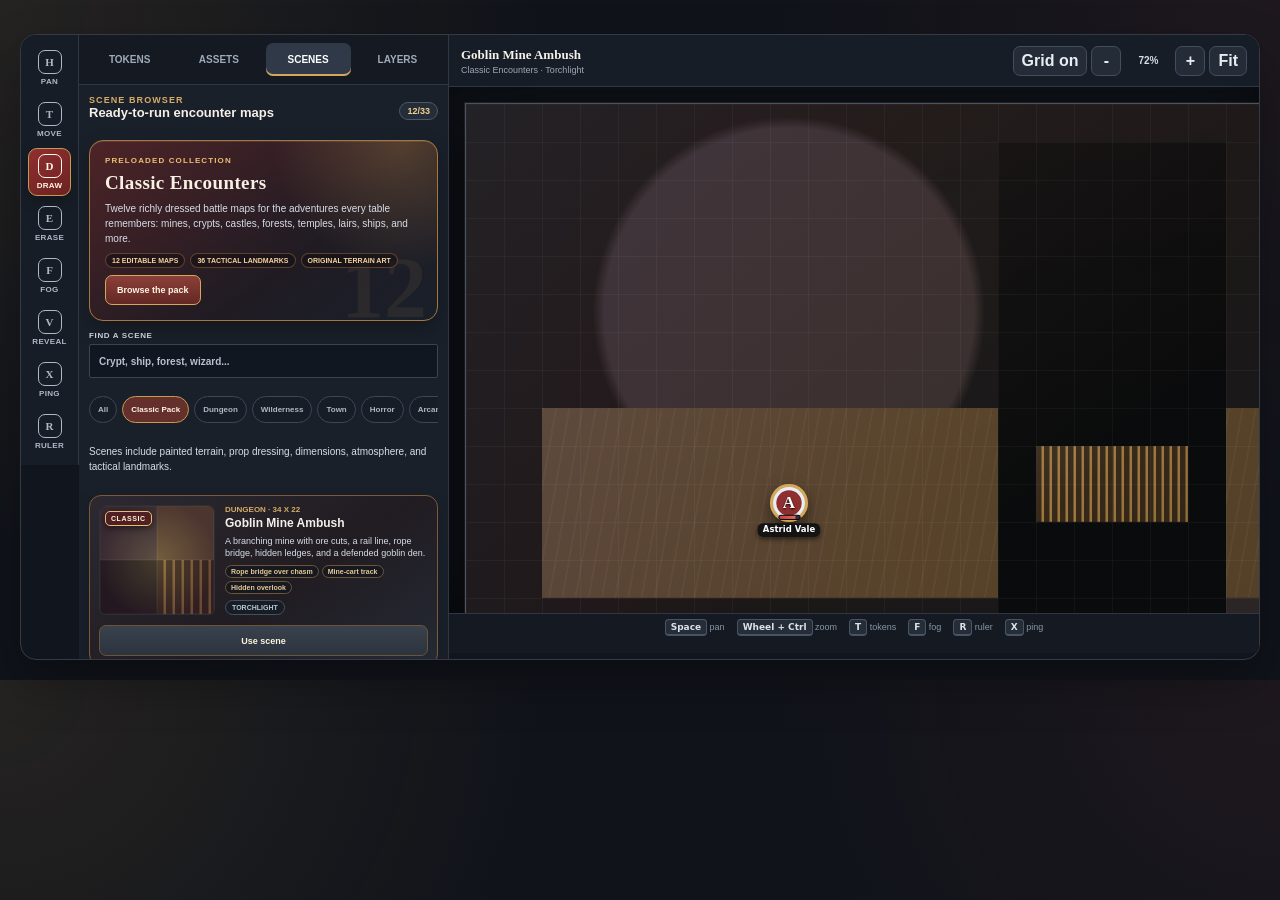
==== commit 66508585: "Add 12-map Classic Encounters pack" ====
--- a/tests/map-studio-fixture.html
+++ b/tests/map-studio-fixture.html
@@ -3,12 +3,12 @@
 <head>
   <meta charset="utf-8">
   <meta name="viewport" content="width=device-width,initial-scale=1">
-  <title>Map Studio 3.0 visual fixture</title>
+  <title>Classic Encounters visual fixture</title>
   <link rel="stylesheet" href="../styles.css">
   <style>
     body { margin: 0; padding: 20px; background: #0d1118; }
     main { max-width: 1480px; margin: auto; }
-    .battle-map-board { --cols: 24; --rows: 16; --cell: 44px; --grid-color: #fff; --grid-opacity: .28; --grid-thickness: 1px; background: #3a493c; }
+    .battle-map-board { --cols: 34; --rows: 22; --cell: 38px; --grid-color: #fff; --grid-opacity: .22; --grid-thickness: 1px; background: #17191d; }
   </style>
 </head>
 <body>
@@ -28,41 +28,54 @@
       <div class="map-dock-tabs"><button>Tokens</button><button>Assets</button><button class="active">Scenes</button><button>Layers</button></div>
       <div class="map-dock-body">
         <div class="map-scene-library">
-          <div class="map-dock-heading"><div><small>Scene browser</small><strong>Ready-to-run encounter maps</strong></div><span class="map-library-count">21/21</span></div>
+          <div class="map-dock-heading"><div><small>Scene browser</small><strong>Ready-to-run encounter maps</strong></div><span class="map-library-count">12/33</span></div>
+          <section class="map-classic-pack-hero">
+            <small>PRELOADED COLLECTION</small><strong>Classic Encounters</strong>
+            <p>Twelve richly dressed battle maps for the adventures every table remembers: mines, crypts, castles, forests, temples, lairs, ships, and more.</p>
+            <div><span>12 editable maps</span><span>36 tactical landmarks</span><span>Original terrain art</span></div>
+            <button>Browse the pack</button>
+          </section>
           <div class="map-library-filter"><label><span>Find a scene</span><input type="search" placeholder="Crypt, ship, forest, wizard..."></label></div>
-          <div class="map-library-categories"><button class="active">All</button><button>Dungeon</button><button>Wilderness</button><button>Town</button><button>Horror</button><button>Arcane</button></div>
-          <p class="map-dock-note">Scenes include painted terrain, prop dressing, dimensions, and atmosphere.</p>
-          <article class="map-scene-card">
-            <div class="map-scene-preview ambience-storm"><span style="background:#153f62"></span><span style="background:#79502d"></span><span style="background:#53351f"></span><span style="background:#2f6f94"></span><i></i></div>
-            <div class="map-scene-copy"><small>Coastal &middot; 30 x 16</small><strong>Stormbound Ship</strong><p>A broad sailing ship deck with raised ends, rigging, cargo, and dangerous open water.</p><em>Rain storm</em></div>
+          <div class="map-library-categories"><button>All</button><button class="active">Classic Pack</button><button>Dungeon</button><button>Wilderness</button><button>Town</button><button>Horror</button><button>Arcane</button></div>
+          <p class="map-dock-note">Scenes include painted terrain, prop dressing, dimensions, atmosphere, and tactical landmarks.</p>
+          <article class="map-scene-card classic-scene">
+            <div class="map-scene-preview ambience-torchlight"><b class="map-scene-pack-badge">Classic</b><span style="background:#363238"></span><span style="background:#524433"></span><span style="background:#17191d"></span><span style="background:repeating-linear-gradient(90deg,#2b241c 0 6px,#80633c 7px 9px)"></span><i></i></div>
+            <div class="map-scene-copy"><small>Dungeon &middot; 34 x 22</small><strong>Goblin Mine Ambush</strong><p>A branching mine with ore cuts, a rail line, rope bridge, hidden ledges, and a defended goblin den.</p><div class="map-scene-features"><span>Rope bridge over chasm</span><span>Mine-cart track</span><span>Hidden overlook</span></div><em>Torchlight</em></div>
             <button>Use scene</button>
           </article>
-          <article class="map-scene-card">
-            <div class="map-scene-preview ambience-arcane"><span style="background:#343b48"></span><span style="background:#454a50"></span><span style="background:#21232b"></span><span style="background:#a69b83"></span><i></i></div>
-            <div class="map-scene-copy"><small>Arcane &middot; 28 x 18</small><strong>Wizard Laboratory</strong><p>A rune-lit laboratory packed with bookcases, crystals, experiments, and unstable portals.</p><em>Arcane glow</em></div>
+          <article class="map-scene-card classic-scene">
+            <div class="map-scene-preview ambience-embers"><b class="map-scene-pack-badge">Classic</b><span style="background:#211f24"></span><span style="background:#6f2d19"></span><span style="background:radial-gradient(circle,#e6b95d,#80521c 55%,#35251b 56%)"></span><span style="background:#493d34"></span><i></i></div>
+            <div class="map-scene-copy"><small>Boss Lair &middot; 36 x 24</small><strong>Dragon's Hoard Cavern</strong><p>A colossal volcanic cavern built around a glittering hoard, lava fissures, bone fields, and elevated lair shelves.</p><div class="map-scene-features"><span>Central hoard mound</span><span>Lava channels</span><span>Perched shelves</span></div><em>Drifting embers</em></div>
             <button>Use scene</button>
           </article>
-          <article class="map-scene-card">
-            <div class="map-scene-preview ambience-moonlight"><span style="background:#777047"></span><span style="background:#565058"></span><span style="background:#5a4327"></span><span style="background:#684c42"></span><i></i></div>
-            <div class="map-scene-copy"><small>Horror &middot; 30 x 20</small><strong>Graveyard Chapel</strong><p>A moonlit cemetery surrounding a ruined chapel, mausoleum, and freshly opened graves.</p><em>Moonlight</em></div>
+          <article class="map-scene-card classic-scene">
+            <div class="map-scene-preview ambience-moonlight"><b class="map-scene-pack-badge">Classic</b><span style="background:#25252e"></span><span style="background:#6e1f28"></span><span style="background:#44302b"></span><span style="background:#85714c"></span><i></i></div>
+            <div class="map-scene-copy"><small>Horror &middot; 32 x 22</small><strong>Vampire Manor Ballroom</strong><p>A grand decaying ballroom with sweeping stairs, dining alcoves, curtained ambush points, and a moonlit terrace.</p><div class="map-scene-features"><span>Raised dais</span><span>Grand staircase</span><span>Moonlit terrace</span></div><em>Moonlight</em></div>
             <button>Use scene</button>
           </article>
         </div>
       </div>
     </aside>
     <div class="map-canvas-column">
-      <div class="map-viewport-bar"><div><strong>Stormbound Ship</strong><small>Coastal encounter &middot; Rain storm</small></div><div class="map-zoom-controls"><button>Grid on</button><button>-</button><span>78%</span><button>+</button><button>Fit</button></div></div>
+      <div class="map-viewport-bar"><div><strong>Goblin Mine Ambush</strong><small>Classic Encounters &middot; Torchlight</small></div><div class="map-zoom-controls"><button>Grid on</button><button>-</button><span>72%</span><button>+</button><button>Fit</button></div></div>
       <div class="battle-map-shell tool-paint">
         <div class="battle-map-board">
           <div class="battle-map-tiles">
-            <div class="map-cell-tile" style="--x:0;--y:0;width:calc(var(--cell) * 24);height:calc(var(--cell) * 16);background:#153f62;background-image:linear-gradient(135deg,#ffffff18 12%,transparent 13%);background-size:24px 24px"></div>
-            <div class="map-cell-tile" style="--x:5;--y:3;width:calc(var(--cell) * 14);height:calc(var(--cell) * 10);background:#79502d;background-image:repeating-linear-gradient(90deg,#0005 0 2px,transparent 2px 14px)"></div>
+            <div class="map-cell-tile" style="--x:0;--y:0;width:calc(var(--cell) * 34);height:calc(var(--cell) * 22);background:#17191d;background-image:radial-gradient(circle at 25% 25%,#333039 0 16%,transparent 17%),radial-gradient(circle at 75% 60%,#29272e 0 20%,transparent 21%)"></div>
+            <div class="map-cell-tile" style="--x:2;--y:8;width:calc(var(--cell) * 29);height:calc(var(--cell) * 5);background:#524433;background-image:repeating-linear-gradient(100deg,#ffffff08 0 2px,transparent 2px 13px)"></div>
+            <div class="map-cell-tile" style="--x:14;--y:1;width:calc(var(--cell) * 6);height:calc(var(--cell) * 20);background:#090b0e"></div>
+            <div class="map-cell-tile" style="--x:15;--y:9;width:calc(var(--cell) * 4);height:calc(var(--cell) * 2);background:repeating-linear-gradient(90deg,#34291f 0 5px,#9a7746 6px 8px)"></div>
           </div>
           <div class="battle-map-grid"></div>
-          <div class="battle-map-overlays"><div class="map-cell-prop" style="--x:12;--y:8;background:radial-gradient(circle,#b78750 0 18%,#4f3019 19% 26%,transparent 27%)"></div></div>
-          <div class="battle-map-ambience ambience-storm" style="--ambience-strength:.5"><i></i><i></i></div>
-          <button class="map-token selected" style="--x:9;--y:8;--size:1;--token:#8f2f2f"><span class="map-token-face">A</span><span class="map-token-name">Astrid Vale</span><span class="map-token-health"><i style="width:82%"></i></span></button>
-          <button class="map-token enemy-token" style="--x:15;--y:6;--size:2;--token:#315f89"><span class="map-token-face">S</span><span class="map-token-name">Sea Spawn</span></button>
+          <div class="battle-map-overlays">
+            <div class="map-cell-prop" style="--x:8;--y:10;background:radial-gradient(circle,#8d6b3e 0 18%,#3d2b19 19% 35%,transparent 36%)"></div>
+            <div class="map-cell-prop" style="--x:25;--y:9;background:radial-gradient(circle,#b47a31 0 10%,#6e3d1d 11% 26%,transparent 27%)"></div>
+            <div class="map-cell-prop" style="--x:28;--y:12;background:linear-gradient(45deg,transparent 25%,#8e734c 26% 38%,transparent 39% 61%,#8e734c 62% 74%,transparent 75%)"></div>
+          </div>
+          <div class="battle-map-ambience ambience-torchlight" style="--ambience-strength:.52"><i></i><i></i></div>
+          <button class="map-token selected" style="--x:8;--y:10;--size:1;--token:#8f2f2f"><span class="map-token-face">A</span><span class="map-token-name">Astrid Vale</span><span class="map-token-health"><i style="width:82%"></i></span></button>
+          <button class="map-token enemy-token" style="--x:24;--y:9;--size:1;--token:#597841"><span class="map-token-face">G</span><span class="map-token-name">Goblin Boss</span></button>
+          <button class="map-token enemy-token" style="--x:27;--y:12;--size:1;--token:#697b45"><span class="map-token-face">G</span><span class="map-token-name">Goblin Archer</span></button>
         </div>
       </div>
       <div class="map-shortcut-hint"><span><kbd>Space</kbd> pan</span><span><kbd>Wheel + Ctrl</kbd> zoom</span><span><kbd>T</kbd> tokens</span><span><kbd>F</kbd> fog</span><span><kbd>R</kbd> ruler</span><span><kbd>X</kbd> ping</span></div>
--- a/styles.css
+++ b/styles.css
@@ -3203,18 +3203,38 @@
 .map-library-result-line { display: flex; align-items: center; justify-content: space-between; gap: 8px; margin: -2px 0 8px; color: #d7b270; font-size: 9px; font-weight: 900; }
 .map-library-result-line small { color: #8f9bad; font-size: 8px; font-weight: 700; }
 .map-scene-library { gap: 10px; }
+.map-classic-pack-hero { position: relative; display: grid; gap: 7px; padding: 15px; overflow: hidden; border: 1px solid #a7763d; border-radius: 14px; color: #f8f0e3; background: radial-gradient(circle at 90% 0,rgba(232,171,87,.24),transparent 36%),linear-gradient(145deg,#4d2427,#201b23 62%,#19202a); box-shadow: inset 0 1px #ffffff1a,0 9px 20px #0004; }
+.map-classic-pack-hero::after { content: "12"; position: absolute; right: 10px; bottom: -18px; color: #efc27612; font: 900 86px Cinzel,serif; pointer-events: none; }
+.map-classic-pack-hero > small { color: #efbd73; font-size: 8px; font-weight: 900; letter-spacing: .14em; }
+.map-classic-pack-hero > strong { font: 900 19px Cinzel,serif; letter-spacing: .02em; }
+.map-classic-pack-hero > p { position: relative; z-index: 1; margin: 0; color: #d7d0ca; font-size: 10px; line-height: 1.5; }
+.map-classic-pack-hero > div { position: relative; z-index: 1; display: flex; flex-wrap: wrap; gap: 5px; }
+.map-classic-pack-hero > div span { padding: 3px 6px; border: 1px solid #b9874b66; border-radius: 999px; color: #f4d39d; background: #160f1499; font-size: 7px; font-weight: 900; text-transform: uppercase; }
+.map-classic-pack-hero > button { position: relative; z-index: 1; width: max-content; min-height: 30px; padding: 5px 11px; border: 1px solid #d3a85c; border-radius: 7px; color: #fff6e8; background: linear-gradient(#8b4038,#632824); cursor: pointer; font-size: 9px; font-weight: 900; }
+.map-classic-pack-hero > button:hover { background: linear-gradient(#a04a40,#77302b); }
 .map-scene-card { grid-template-columns: 116px minmax(0,1fr); gap: 10px; padding: 9px; border-radius: 12px; background: linear-gradient(145deg,#222b37,#1c232d); box-shadow: 0 7px 16px rgba(0,0,0,.18); }
 .map-scene-card:hover { border-color: #66758a; background: linear-gradient(145deg,#293442,#202934); transform: translateY(-1px); }
+.map-scene-card.classic-scene { border-color: #7e5938; background: linear-gradient(145deg,#2c2930,#211c22 56%,#242a34); }
+.map-scene-card.classic-scene:hover { border-color: #c29150; background: linear-gradient(145deg,#39313a,#292229 56%,#2a323e); }
 .map-scene-preview { position: relative; display: grid; grid-template-columns: 1fr 1fr; grid-template-rows: 1fr 1fr; min-height: 92px; overflow: hidden; background: #151a20; }
 .map-scene-preview > span { min-width: 0; min-height: 0; box-shadow: inset 0 0 0 1px rgba(255,255,255,.05); }
 .map-scene-preview > i { position: absolute; inset: 0; pointer-events: none; }
+.map-scene-pack-badge { position: absolute; z-index: 2; top: 5px; left: 5px; padding: 3px 5px; border: 1px solid #e6bc77; border-radius: 5px; color: #fff3d8; background: #531f22e6; box-shadow: 0 2px 7px #0008; font-size: 7px; letter-spacing: .08em; text-transform: uppercase; }
 .map-scene-copy { min-width: 0; }
 .map-scene-card strong { font-size: 12px; }
 .map-scene-card p { display: -webkit-box; margin-top: 5px; overflow: hidden; font-size: 9px; -webkit-box-orient: vertical; -webkit-line-clamp: 4; }
+.map-scene-features { display: flex; flex-wrap: wrap; gap: 3px; margin-top: 6px; }
+.map-scene-features span { max-width: 100%; padding: 2px 5px; overflow: hidden; border: 1px solid #68563e; border-radius: 999px; color: #e4c997; background: #17191f; font-size: 7px; font-weight: 800; text-overflow: ellipsis; white-space: nowrap; }
 .map-scene-card .map-scene-copy em { display: inline-flex; margin-top: 6px; padding: 3px 6px; border: 1px solid #445163; border-radius: 999px; color: #b9c5d3; background: #171d25; font-size: 7px; font-style: normal; font-weight: 900; text-transform: uppercase; }
 .map-scene-card button { min-height: 31px; color: #fff4df; border-color: #6a5536; background: linear-gradient(#3a424e,#2b333e); }
 .map-scene-card button:hover { border-color: #d3a85c; background: linear-gradient(#7b3b35,#622a29); }
 
+.map-scene-tactical-note { display: grid; gap: 5px; margin-bottom: 11px; padding: 11px; border: 1px solid #765839; border-radius: 11px; background: linear-gradient(145deg,#30252a,#1c2028); }
+.map-scene-tactical-note > small { color: #daa85f; font-size: 8px; font-weight: 900; letter-spacing: .12em; text-transform: uppercase; }
+.map-scene-tactical-note > strong { color: #fff3df; font: 900 13px Cinzel,serif; }
+.map-scene-tactical-note > p { margin: 0; color: #bdc4ce; font-size: 9px; line-height: 1.45; }
+.map-scene-tactical-note > div { display: flex; flex-wrap: wrap; gap: 4px; margin-top: 2px; }
+.map-scene-tactical-note > div span { padding: 3px 6px; border: 1px solid #5a6370; border-radius: 999px; color: #e8d0a7; background: #161b22; font-size: 7px; font-weight: 800; }
 .map-layer-stack { display: grid; gap: 7px; margin-bottom: 16px; }
 .map-layer-stack > button,
 .map-layer-static { display: grid; grid-template-columns: 38px minmax(0,1fr) auto; align-items: center; gap: 9px; min-height: 54px; padding: 8px; border: 1px solid #384453; border-radius: 10px; color: #e8edf4; background: #202833; text-align: left; }
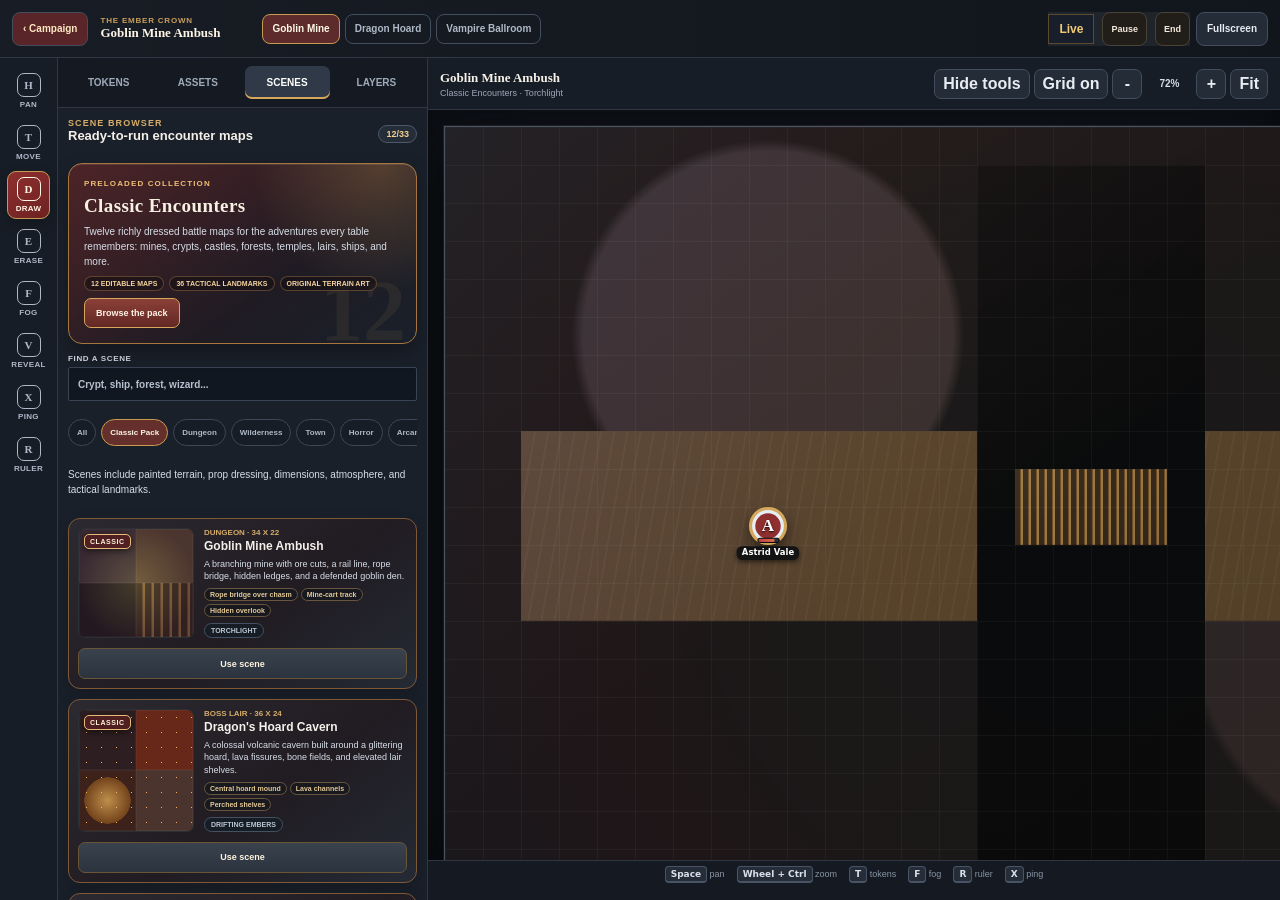
==== commit 7da24a30: "Add immersive full-tab campaign maps" ====
--- a/tests/map-studio-fixture.html
+++ b/tests/map-studio-fixture.html
@@ -11,8 +11,15 @@
     .battle-map-board { --cols: 34; --rows: 22; --cell: 38px; --grid-color: #fff; --grid-opacity: .22; --grid-thickness: 1px; background: #17191d; }
   </style>
 </head>
-<body>
+<body class="map-table-open">
 <main>
+  <section class="campaign-panel campaign-map-panel campaign-map-room map-table-mode-active">
+  <div class="map-table-topbar">
+    <button type="button" class="map-table-exit" data-fixture-exit>&#8249; Campaign</button>
+    <div class="map-table-identity"><small>The Ember Crown</small><strong>Goblin Mine Ambush</strong></div>
+    <div class="map-table-map-switcher"><button class="active">Goblin Mine</button><button>Dragon Hoard</button><button>Vampire Ballroom</button></div>
+    <div class="map-table-session"><div class="map-session-controls"><span class="tag">Live</span><button>Pause</button><button>End</button></div><button class="map-table-mobile-tools" data-fixture-dock>Hide tools</button><button>Fullscreen</button></div>
+  </div>
   <div class="campaign-map-workspace map-vtt-workspace dock-scene">
     <nav class="map-tool-rail" aria-label="Map editor tools">
       <button><span>H</span><small>Pan</small></button>
@@ -57,7 +64,7 @@
       </div>
     </aside>
     <div class="map-canvas-column">
-      <div class="map-viewport-bar"><div><strong>Goblin Mine Ambush</strong><small>Classic Encounters &middot; Torchlight</small></div><div class="map-zoom-controls"><button>Grid on</button><button>-</button><span>72%</span><button>+</button><button>Fit</button></div></div>
+      <div class="map-viewport-bar"><div><strong>Goblin Mine Ambush</strong><small>Classic Encounters &middot; Torchlight</small></div><div class="map-zoom-controls"><button data-fixture-dock>Hide tools</button><button>Grid on</button><button>-</button><span>72%</span><button>+</button><button>Fit</button></div></div>
       <div class="battle-map-shell tool-paint">
         <div class="battle-map-board">
           <div class="battle-map-tiles">
@@ -81,6 +88,18 @@
       <div class="map-shortcut-hint"><span><kbd>Space</kbd> pan</span><span><kbd>Wheel + Ctrl</kbd> zoom</span><span><kbd>T</kbd> tokens</span><span><kbd>F</kbd> fog</span><span><kbd>R</kbd> ruler</span><span><kbd>X</kbd> ping</span></div>
     </div>
   </div>
+  </section>
 </main>
+<script>
+  document.querySelectorAll("[data-fixture-dock]").forEach(button => button.addEventListener("click", () => {
+    const workspace = document.querySelector(".map-vtt-workspace");
+    workspace.classList.toggle("dock-collapsed");
+    document.querySelectorAll("[data-fixture-dock]").forEach(control => control.textContent = workspace.classList.contains("dock-collapsed") ? "Show tools" : "Hide tools");
+  }));
+  document.querySelector("[data-fixture-exit]").addEventListener("click", () => {
+    document.body.classList.remove("map-table-open");
+    document.querySelector(".campaign-map-room").classList.remove("map-table-mode-active");
+  });
+</script>
 </body>
 </html>
--- a/styles.css
+++ b/styles.css
@@ -3316,6 +3316,91 @@
   .map-scene-card { grid-template-columns: 108px minmax(0,1fr); }
   .map-ambience-grid { grid-template-columns: repeat(3,minmax(0,1fr)); }
 }
+
+/* Full-tab campaign table */
+body.map-table-open { overflow: hidden; }
+.map-table-topbar { display: none; }
+.map-room-command-actions { display: flex; flex-wrap: wrap; gap: 8px; }
+.campaign-map-room.map-table-mode-active {
+  position: fixed;
+  inset: 0;
+  z-index: 180;
+  display: grid;
+  grid-template-rows: 58px minmax(0,1fr);
+  width: 100vw;
+  height: 100dvh;
+  margin: 0 !important;
+  padding: 0;
+  overflow: hidden;
+  border: 0;
+  border-radius: 0;
+  background: #0d1118;
+  box-shadow: none;
+}
+.campaign-map-room.map-table-mode-active > :not(.map-table-topbar):not(.map-vtt-workspace) { display: none; }
+.campaign-map-room.map-table-mode-active > .map-table-topbar {
+  display: grid;
+  grid-template-columns: auto minmax(150px,auto) minmax(160px,1fr) auto;
+  align-items: center;
+  gap: 12px;
+  min-width: 0;
+  margin: 0 !important;
+  padding: 7px 12px;
+  border-bottom: 1px solid #303744;
+  color: #edf1f6;
+  background: linear-gradient(90deg,#181d25,#11161d);
+}
+.map-table-topbar button { min-height: 34px; padding: 6px 10px; border: 1px solid #424d5d; border-radius: 8px; color: #e8edf3; background: #242c38; cursor: pointer; font-size: 10px; font-weight: 900; }
+.map-table-topbar button:hover { color: #fff; border-color: #d3a85c; }
+.map-table-exit { color: #ffe8c3 !important; background: #592528 !important; }
+.map-table-identity { min-width: 0; }
+.map-table-identity small,.map-table-identity strong { display: block; overflow: hidden; text-overflow: ellipsis; white-space: nowrap; }
+.map-table-identity small { color: #c99e5a; font-size: 8px; font-weight: 900; letter-spacing: .1em; text-transform: uppercase; }
+.map-table-identity strong { color: #fff5e7; font: 800 13px Cinzel,serif; }
+.map-table-map-switcher { display: flex; gap: 5px; min-width: 0; overflow-x: auto; scrollbar-width: thin; }
+.map-table-map-switcher button { flex: none; min-height: 30px; padding: 5px 9px; color: #aeb8c6; background: transparent; }
+.map-table-map-switcher button.active { color: #fff8e9; border-color: #c69a51; background: #5d2b2b; }
+.map-table-session { display: flex; align-items: center; gap: 6px; }
+.map-table-mobile-tools { display: none; }
+.map-table-session .map-session-controls { flex-wrap: nowrap; margin: 0; }
+.map-table-session .map-session-controls button { min-height: 34px; padding: 5px 8px; color: #dce3ec; border-color: #424d5d; background: #202731; font-size: 9px; }
+.map-table-session .map-session-controls .tag { white-space: nowrap; }
+.campaign-map-room.map-table-mode-active > .map-vtt-workspace {
+  align-self: stretch;
+  min-height: 0;
+  height: calc(100dvh - 58px);
+  margin: 0 !important;
+  border: 0;
+  border-radius: 0;
+  box-shadow: none;
+}
+.map-table-mode-active .map-tool-rail,.map-table-mode-active .map-side-dock,.map-table-mode-active .map-canvas-column { min-height: 0; height: 100%; }
+.map-table-mode-active .map-dock-body { height: calc(100dvh - 107px); }
+.map-table-mode-active .map-canvas-column { grid-template-rows: auto minmax(0,1fr) auto; }
+.map-table-mode-active .map-vtt-workspace .battle-map-shell { min-height: 0; height: auto; }
+.map-vtt-workspace.dock-collapsed { grid-template-columns: 58px 0 minmax(0,1fr) !important; }
+.map-vtt-workspace.dock-collapsed .map-side-dock { display: none; }
+.map-vtt-workspace.dock-collapsed .map-canvas-column { grid-column: 3; }
+
+@media (max-width: 760px) {
+  .campaign-map-room.map-table-mode-active { grid-template-rows: 54px minmax(0,1fr); }
+  .campaign-map-room.map-table-mode-active > .map-table-topbar { grid-template-columns: auto minmax(0,1fr) auto; gap: 7px; padding: 6px 8px; }
+  .map-table-map-switcher,.map-table-session .map-session-controls { display: none; }
+  .map-table-session { justify-self: end; }
+  .map-table-session .map-table-mobile-tools { display: inline-block; }
+  .campaign-map-room.map-table-mode-active > .map-vtt-workspace { grid-template-columns: 1fr !important; grid-template-rows: auto minmax(0,1fr); height: calc(100dvh - 54px); }
+  .map-table-mode-active .map-tool-rail { grid-row: 1; height: auto; }
+  .map-table-mode-active .map-side-dock { position: fixed; z-index: 185; top: 54px; bottom: 0; left: 0; display: block; width: min(360px,92vw); height: auto; border-right: 1px solid #485466; box-shadow: 18px 0 40px #000a; }
+  .map-table-mode-active .dock-collapsed .map-side-dock { display: none; }
+  .map-table-mode-active .map-dock-body { height: calc(100dvh - 103px); }
+  .map-table-mode-active .map-canvas-column { grid-row: 2; height: auto; }
+  .map-table-mode-active .dock-collapsed .map-canvas-column { grid-column: 1; }
+  .map-table-mode-active .map-viewport-bar { align-items: center; flex-direction: row; min-height: 47px; padding: 5px 8px; }
+  .map-table-mode-active .map-viewport-bar > div:first-child { display: none; }
+  .map-table-mode-active .map-zoom-controls { width: 100%; overflow-x: auto; }
+  .map-table-mode-active .map-zoom-controls button:first-child { margin-right: auto; }
+  .map-table-mode-active .map-shortcut-hint { display: none; }
+}
 html[data-theme="dark"] .saving-throw-list button,
 html[data-theme="dark"] .skill-roll {
   color: #ffffff;
